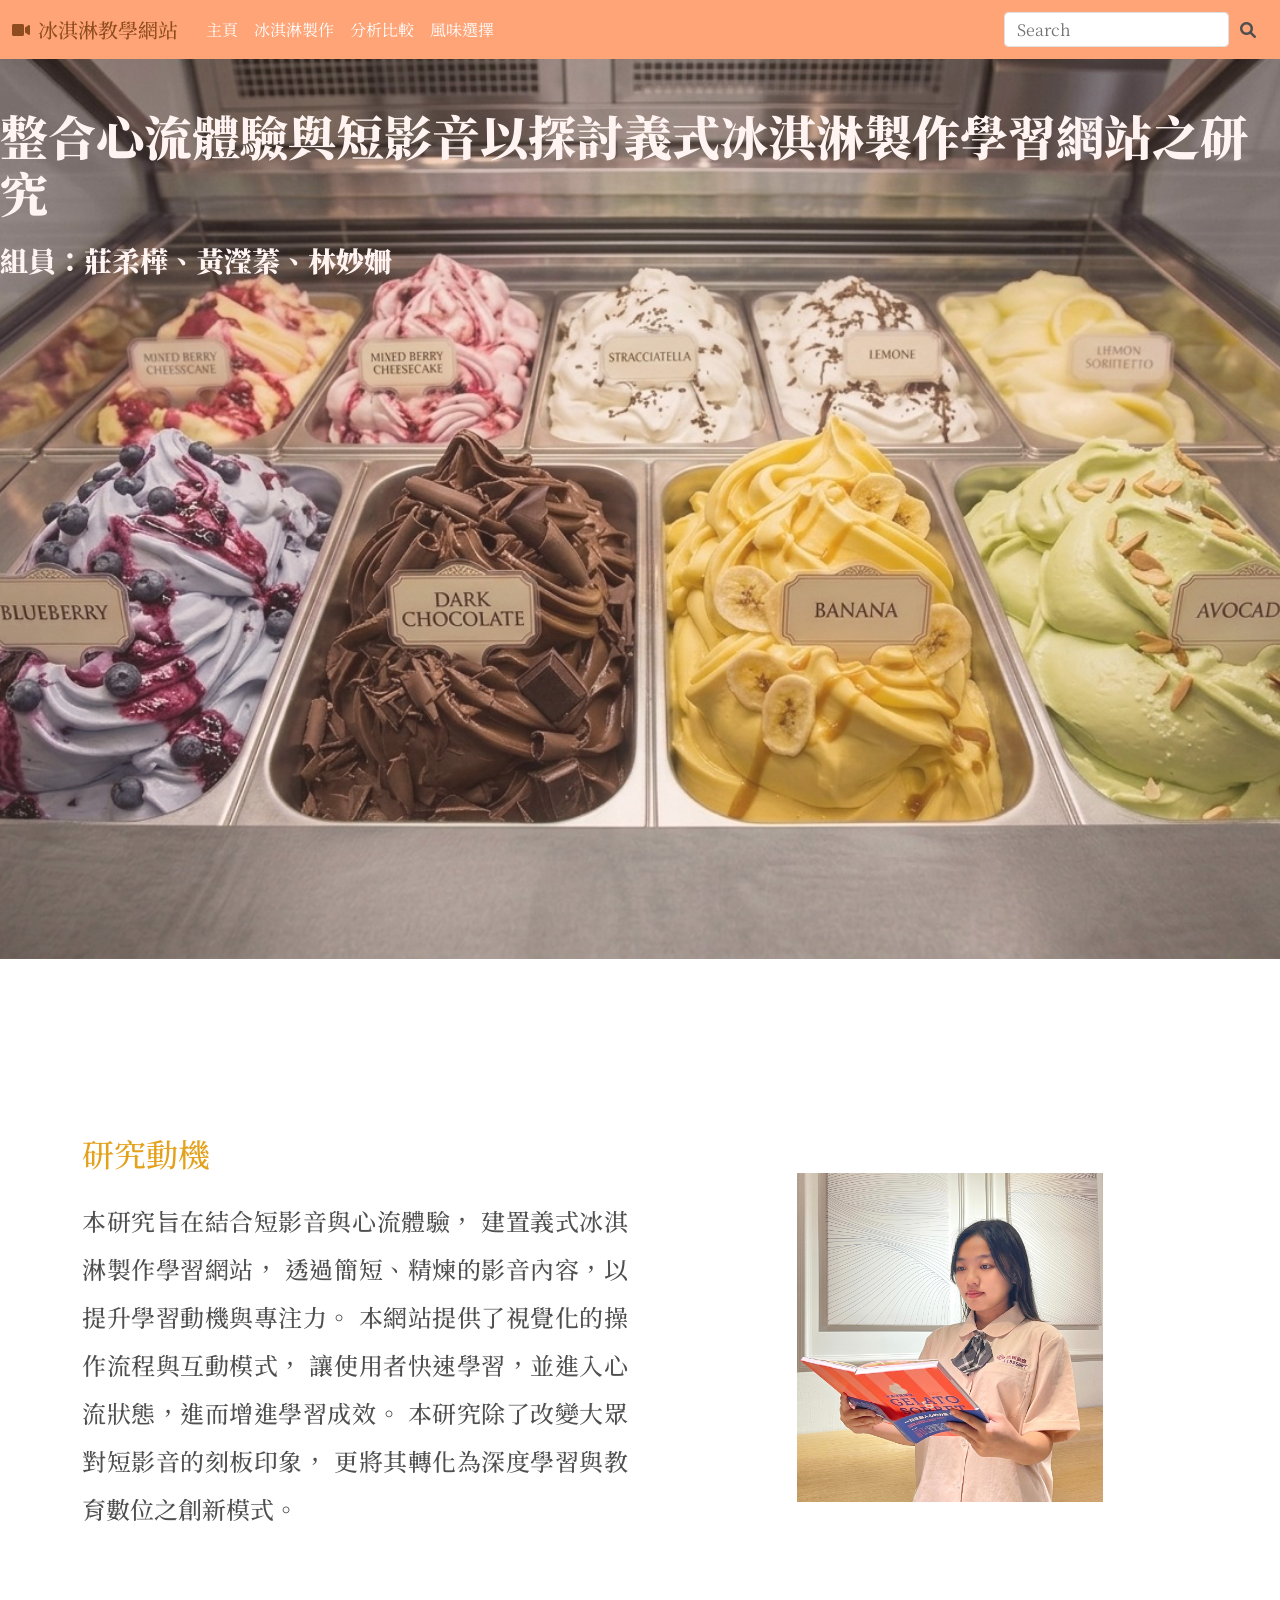
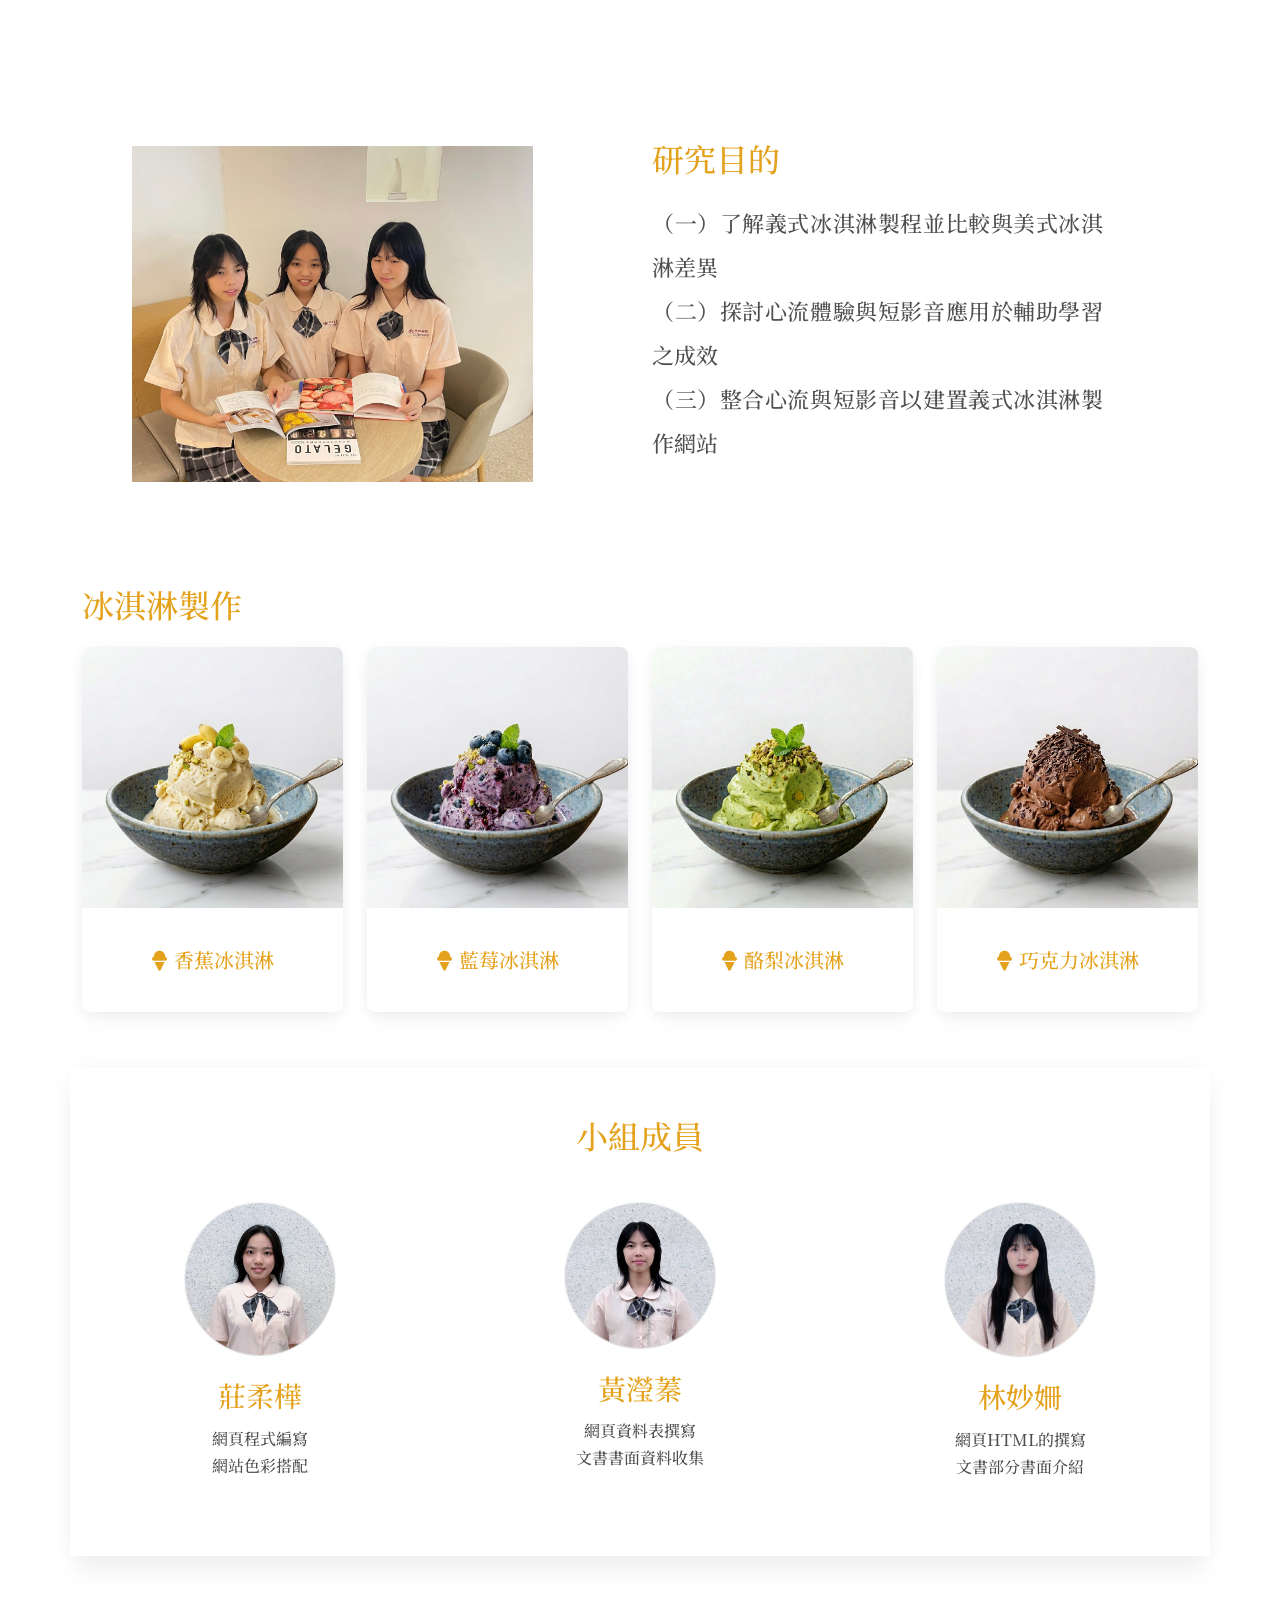
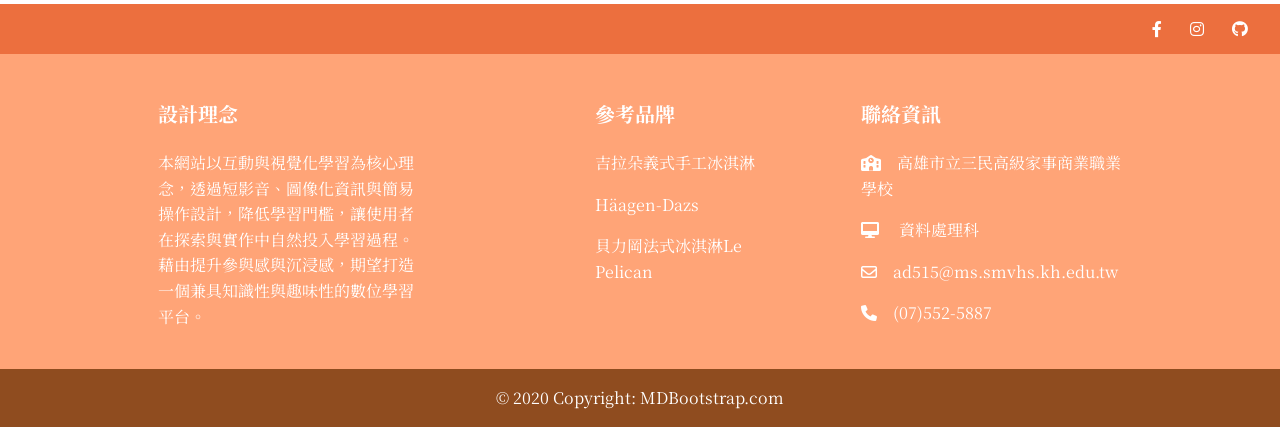
==== index.html @ 39690ab9 "2026/04/29 04:55" ====
<!DOCTYPE html>
<html lang="en">

<head>
  <meta charset="UTF-8" />
  <meta name="viewport" content="width=device-width, initial-scale=1, shrink-to-fit=no" />
  <meta http-equiv="x-ua-compatible" content="ie=edge" />
  <title>Material Design for Bootstrap</title>
  <!-- MDB icon -->
  <link rel="icon" href="img/mdb-favicon.ico" type="image/x-icon" />
  <!--  Font Awesome -->
  <link rel="stylesheet" href="https://cdnjs.cloudflare.com/ajax/libs/font-awesome/6.0.0/css/all.min.css" />
  <!-- Google Fonts Roboto -->
  <link rel="stylesheet" href="https://fonts.googleapis.com/css2?family=Roboto:wght@300;400;500;700&display=swap" />
  <!-- MDB ESSENTIAL -->
  <link rel="stylesheet" href="src/mdb/scss/mdb.pro.css" />
  <!-- MDB PLUGINS -->
  <link rel="stylesheet" href="plugins/css/all.min.css" />
  <link rel="stylesheet" href="./css/style.css" />
  <link rel="stylesheet" href="./css/mdb.pro.css" />
  <!-- Custom styles -->


  <!-- 字體 -->
  <style>
    @import url('https://fonts.googleapis.com/css2?family=Agu+Display&family=Noto+Serif+TC:wght@200..900&display=swap');

    body{
      font-family: "Noto Serif TC", serif;
    }
  </style>
  <!-- 字體 -->

</head>

<body>





  <!-- navbar -->


  <!--Main Navigation-->
  <nav class="navbar navbar-expand-lg navbar-dark bg-primary">
    <div class="container-fluid">
      <i class="fas fa-video me-2 " style="color:#8f4c1f;"></i><h5 class="mt-2" style="color:#8f4c1f;">冰淇淋教學網站　</h5>
      <button data-mdb-collapse-init class="navbar-toggler" type="button" data-mdb-target="#navbarNav"
        aria-controls="navbarNav" aria-expanded="false" aria-label="Toggle navigation">
        <i class="fas fa-bars"></i>
      </button>
      <div class="collapse navbar-collapse" id="navbarNav">
        <ul class="navbar-nav">
          <li class="nav-item">
            <a class="nav-link active" aria-current="page" href="index.html" data-mdb-ripple-init data-mdb-ripple-unbound="true">主頁</a>
          </li>
          <li class="nav-item">
            <a class="nav-link active" href="index04.html" data-mdb-ripple-init data-mdb-ripple-unbound="true">冰淇淋製作</a>
          </li>
          <li class="nav-item">
            <a class="nav-link active" href="index12.html" data-mdb-ripple-init data-mdb-ripple-unbound="true">分析比較</a>
          </li>
          <li class="nav-item">
            <a class="nav-link active" href="index07.html" data-mdb-ripple-init data-mdb-ripple-unbound="true">風味選擇</a>
          </li>

        </ul>
      </div>


      <!--Section: Design Block-->


      <!-- Search form -->
      <form class="d-none d-md-flex justify-content-center mx-auto input-group w-auto my-auto">
        <input autocomplete="off" type="search" class="form-control rounded" placeholder='Search'
          style="min-width: 225px;" />
        <span class="input-group-text border-0"><i class="fas fa-search"></i></span>
      </form>
    </div>
  </nav>
  <!--Main Navigation-->


  <section>
    <!-- Intro -->
    <!-- <div id="intro" class="bg-image vh-100 d-none d-xl-block d-flex align-item-end" style="background-image: url('./img/網頁封面.jpg');"> -->
    <div id="intro" class="bg-image vh-100" style="background-image: url('./img/封面.jpg');">
      <div class="mask" style="background-color: rgba(250, 182, 162, 0.15);"></div>

      <div class="">
        <h1 class="display-5 text-white mt-5 justify-content-end" style="font-weight: 900;">
          整合心流體驗與短影音以探討義式冰淇淋製作學習網站之研究</h1>
        <p class="lead font-weight-light mb-4 pb-2 fs-3 text-white mt-3" style="font-weight: 900;">組員：莊柔樺、黃瀅蓁、林妙姍</p>
        <!-- <button class="btn btn-primary btn-lg" data-mdb-ripple-init>Make a reservation</button> -->
      </div>
    </div>






    <!-- Intro -->
  </section>

  <style>
    #carouselBasicExample {
      max-width: 75%;
      /* 設定為80%的螢幕寬度 */
      margin: 0 auto;
      /* 使輪播置中 */
    }

    #carouselBasicExample .carousel-item img {
      max-width: 100%;
      /* 保證圖片不會超過容器寬度 */
      height: auto;
      /* 保持圖片比例 */
    }

    .carousel-caption h5 {
      font-size: 2.1rem;
      /* 設定標題字體大小 */
    }

    .carousel-caption p {
      font-size: 1rem;
      /* 設定段落字體大小 */
    }

    .carousel-control-prev-icon,
    .carousel-control-next-icon {
      width: 20px;
      height: 20px;
    }
  </style>





  <br>









  <section id="intro" class="page-header">
    <div class="container">
      <div class="row align-items-center">
        <div class="col-xl-6 col-lg-6 col-md-12">
          <h2 class="mb-4 text-warning">
            研究動機
          </h2>
          <div class="paragraph-wrapper text-justify ">
            <h4 class="lh-lg">
              本研究旨在結合短影音與心流體驗，
              建置義式冰淇淋製作學習網站，
              透過簡短、精煉的影音內容，以提升學習動機與專注力。
              本網站提供了視覺化的操作流程與互動模式，
              讓使用者快速學習，並進入心流狀態，進而增進學習成效。
              本研究除了改變大眾對短影音的刻板印象，
              更將其轉化為深度學習與教育數位之創新模式。
            </h4>
          </div>

        </div>
        <div class="col-xl-1 col-lg-1"></div>
        <div class="col-xl-4 col-lg-6 col-md-6 d-none d-lg-block">
          <div class="image-wrapper">
            <img src="./img/動機.jpg" alt="Intro" class="" loading="lazy" width="519" height="758" />
          </div>
        </div>
      </div>
    </div>


  </section>






  <section id="about" class="py-5 my-5">
        <div class="container">
          <div class="row align-items-center">
            <div class="col-xl-5 col-lg-6 col-md-6 d-none d-lg-block">
              <div class="image-wrapper-2">
                <img src="./img/20260304.jpg" alt="Intro" class="" loading="lazy" width="519" height="758" />
              </div>
            </div>
            <div class="col-xl-1 col-lg-1"></div>
            <div class="col-xl-5 col-lg-6 col-md-12">
              <h2 class="mb-4 text-warning">
                研究目的
              </h2>
              <div class="paragraph-wrapper text-justify">
                <h4 class="mb-4 lh-lg" style="font-size: 22px;">
                  （一）了解義式冰淇淋製程並比較與美式冰淇淋差異<br>
                  （二）探討心流體驗與短影音應用於輔助學習之成效<br>
                  （三）整合心流與短影音以建置義式冰淇淋製作網站<br>
                </h4>
              </div>
            </div>
          </div>
        </div>

  </section>








<!-- card -->
  <!--Section: Design Block-->
  <section class="text-center">
    <div class="container">
      <div class="row">
        <h2 class="text-start text-warning mb-4">冰淇淋製作</h2>
        <!-- 第一張卡片 -->
        <div class="col-md-3 col-lg-3 mb-4 mb-md-0 pb-2" data-mdb-ripple-init data-mdb-ripple-unbound="true" data-mdb-ripple-radius="100">
          <a href="index04-1.html">
            <div class="card">
              <div class="bg-image hover-zoom" data-mdb-ripple-init data-mdb-ripple-unbound="true" data-mdb-ripple-radius="100">
                <img src="img/香蕉.jpg" class="card-img-top" alt="Sample image" />
              </div>
              <div class="card-body">
                <h5 class="card-title text-center my-3 text-warning" ><i class="fas fa-ice-cream"></i> 香蕉冰淇淋</h5>
              </div>
            </div>
          </a>
        </div>

        <!-- 第二張卡片 -->
        <div class="col-md-3 col-lg-3 mb-4 mb-md-0 pb-2" data-mdb-ripple-init data-mdb-ripple-unbound="true" data-mdb-ripple-radius="100">
          <a href="index04-2.html">
            <div class="card">
              <div class="bg-image hover-zoom" data-mdb-ripple-init data-mdb-ripple-unbound="true" data-mdb-ripple-radius="100">
                <img src="img/藍莓.jpg" class="card-img-top" alt="Sample image" />
              </div>
              <div class="card-body">
                <h5 class="card-title text-center my-3  text-warning" ><i class="fas fa-ice-cream"></i> 藍莓冰淇淋</h5>
              </div>
            </div>
          </a>
        </div>

        <!-- 第三張卡片 -->
        <div class="col-md-3 col-lg-3 mb-4 mb-md-0 pb-2" data-mdb-ripple-init data-mdb-ripple-unbound="true" data-mdb-ripple-radius="100">
          <a href="index04-3.html">
            <div class="card">
              <div class="bg-image hover-zoom" data-mdb-ripple-init data-mdb-ripple-unbound="true" data-mdb-ripple-radius="100">
                <img src="img/酪梨.jpg" class="card-img-top" alt="Sample image" />
              </div>
              <div class="card-body">
                <h5 class="card-title text-center my-3  text-warning" ><i class="fas fa-ice-cream"></i> 酪梨冰淇淋</h5>
              </div>
            </div>
          </a>
        </div>

        <!-- 第四張卡片 -->
        <div class="col-md-3 col-lg-3 mb-4 mb-md-0 pb-2" data-mdb-ripple-init data-mdb-ripple-unbound="true" data-mdb-ripple-radius="100">
          <a href="index04.html">
            <div class="card">
              <div class="bg-image hover-zoom" data-mdb-ripple-init data-mdb-ripple-unbound="true" data-mdb-ripple-radius="100">
                <img src="img/巧克力.jpg" class="card-img-top" alt="Sample image" />
              </div>
              <div class="card-body">
                <h5 class="card-title text-center my-3  text-warning" ><i class="fas fa-ice-cream"></i> 巧克力冰淇淋</h5>
              </div>
            </div>
          </a>
        </div>
      </div>

    </div>
  </section>










  <!-- 成員照 -->
  <!-- Container for demo purpose -->
  <div class="container my-5 py-5 shadow-5">

    <!--Section: Design Block-->
    <section class="text-center">
      <h2 class="mb-5 text-warning">小組成員</h2>

      <div class="row">
        <div class="col-md-12 col-lg-4 mb-4">
          <img class="rounded-circle shadow-1-strong mb-4"
            src="./img/07個人照.png" alt="avatar" style="width: 150px;" />
          <h3 class="mb-3 text-warning">莊柔樺</h3>
          <!-- <p class="font-weight-bold text-primary">UX Designer</p> -->
           <p class="mb-2 h6">網頁程式編寫</p>
           <p class="mb-2 h6">網站色彩搭配</p>

        </div>
        <div class="col-md-12 col-lg-4 mb-4">
          <img class="rounded-circle shadow-1-strong mb-4"
            src="./img/11個人照.png" alt="avatar" style="width: 150px;" />
          <h3 class="mb-3 text-warning">黃瀅蓁</h3>
          <!-- <p class="font-weight-bold text-primary">Web Developer</p> -->
          <p class="mb-2 h6">網頁資料表撰寫</p>
          <p class="mb-2 h6">文書書面資料收集</p>

        </div>
        <div class="col-md-12 col-lg-4 mb-4">
          <img class="rounded-circle shadow-1-strong mb-4"
            src="./img/04個人照.png" alt="avatar" style="width: 150px;" />
          <h3 class="mb-3 text-warning">林妙姍</h3>
          <!-- <p class="font-weight-bold text-primary">Photographer</p> -->
          <p class="mb-2 h6">網頁HTML的撰寫</p>
          <p class="mb-2 h6">文書部分書面介紹</p>


        </div>
      </div>
    </section>
    <!--Section: Design Block-->

  </div>
  <!-- Container for demo purpose -->











  <!-- footer -->
    <footer class="text-center text-lg-start text-white bg-primary mt-5">

      <!-- Section: Social media -->
      <section class="d-flex justify-content-center justify-content-lg-between p-2" style="background-color: #ec6f3e;">
        <!-- Left -->
        <div class="me-5 mt-2 d-none d-lg-block">
        <!-- <h3>網頁簡介</h3> -->
        </div>
        <!-- Left -->

        <!-- Right -->
        <div class="my-1">
          <a href="" class="me-4 text-reset">
            <i class="fab fa-facebook-f"></i>
          </a>
          <a href="" class="me-4 text-reset">
            <i class="fab fa-instagram"></i>
          </a>
          <a href="" class="me-4 text-reset">
            <i class="fab fa-github"></i>
          </a>
        </div>
        <!-- Right -->
      </section>
      <!-- Section: Social media -->



      <!-- Section: Links  -->
      <section class="">
        <div class="container text-center text-md-start mt-5">
          <!-- Grid row -->
          <div class="row mt-3">
            <!-- Grid column -->
            <div class="col-md-4 col-lg-4 col-xl-3 mx-auto mb-4">
              <!-- Content -->
              <h5 class="text-white fw-bold mb-4" style="color: #ff5b1a;">
                設計理念
              </h5>
              <p>
                本網站以互動與視覺化學習為核心理念，透過短影音、圖像化資訊與簡易操作設計，降低學習門檻，讓使用者在探索與實作中自然投入學習過程。藉由提升參與感與沉浸感，期望打造一個兼具知識性與趣味性的數位學習平台。
              </p>
            </div>
            <!-- Grid column -->

            <!-- Grid column -->
            <div class="col-md-2 col-lg-2 col-xl-2 mx-auto mb-4">
              <!-- Links -->
              <h5 class="text-white fw-bold mb-4" style="color: #ff5b1a;">
                參考品牌
              </h5>
              <p>
                吉拉朵義式手工冰淇淋
              </p>
              <p>
                Häagen-Dazs
              </p>
              <p>貝力岡法式冰淇淋Le Pelican
              </p>
            </div>
            <!-- Grid column -->


            <!-- Grid column -->
            <div class="col-md-4 col-lg-3 col-xl-3 me-auto mb-md-0 mb-4">
              <!-- Links -->
              <h5 class="text-white fw-bold mb-4" style="color: #ff5b1a;">聯絡資訊</h5>
              <p><i class="fas fa-school"></i>　高雄市立三民高級家事商業職業學校</p>
              <p><i class="fas fa-desktop">　</i>
                資料處理科
              </p>
              <p><i class="far fa-envelope"></i></i>　ad515@ms.smvhs.kh.edu.tw</p>
              <p><i class="fas fa-phone"></i>　(07)552-5887</p>
            </div>
            <!-- Grid column -->
          </div>
          <!-- Grid row -->
        </div>
      </section>
      <!-- Section: Links  -->




      <!-- Copyright -->
      <div class="text-center p-3" style="background-color: #8f4c1f">
        © 2020 Copyright:
        <a class="text-white" href="https://mdbootstrap.com/">MDBootstrap.com</a>
      </div>
      <!-- Copyright -->



    </footer>
  <!-- footer -->











</body>

<!-- MDB ESSENTIAL -->
<script type="text/javascript" src="js/mdb.umd.min.js"></script>
<!-- MDB PLUGINS -->
<script type="text/javascript" src="plugins/js/all.min.js"></script>
<!-- Custom scripts -->
<script type="text/javascript"></script>

</html>
---- plugins/css/all.min.css ----
.calendar{--mdb-calendar-btn-tools-color: var(--mdb-body-color);--mdb-calendar-hover-btn-tools-color: var(--mdb-highlight-bg-color);--mdb-calendar-disabled-day-number-color: rgba(var(--mdb-body-color-rgb), 0.5);--mdb-calendar-current-day-bg: #3b71ca;--mdb-calendar-current-day-color: #fff;--mdb-calendar-short-event-color: var(--mdb-body-color);--mdb-calendar-table-list-heading-bg: var(--mdb-secondary-bg);--mdb-calendar-table-border-color: var(--mdb-border-color);--mdb-calendar-hover-table-cell-bg: var(--mdb-highlight-bg-color);font-size:.9rem}.calendar .calendar-tools{display:flex;justify-content:space-between;margin-bottom:20px}.calendar .calendar-tools .calendar-heading{font-size:1.4rem;font-weight:bold}@media(max-width: 992px){.calendar .calendar-tools{flex-direction:column}.calendar .calendar-tools .calendar-heading{text-align:center;order:-1}.calendar .calendar-tools>.btn-group{transform:scale(0.9)}}.calendar .calendar-tools .select-wrapper{width:100px;margin-right:20px}.calendar .calendar-tools .btn-link{color:var(--mdb-calendar-btn-tools-color)}.calendar .calendar-tools .btn-link:hover{background-color:var(--mdb-calendar-hover-btn-tools-color)}.calendar table{table-layout:fixed;border-collapse:separate;border-spacing:0;border-radius:4px;width:100%;border:1px solid var(--mdb-calendar-table-border-color)}.calendar table th{text-align:center;border-bottom:1px solid var(--mdb-calendar-table-border-color);border-right:1px solid var(--mdb-calendar-table-border-color);font-weight:500}.calendar table th .day-field{width:30px;height:30px;display:flex;justify-content:center;align-items:center;margin:8px auto;border-radius:50%;font-size:1.3rem}.calendar table th.today .day-field{color:var(--mdb-calendar-current-day-color);background-color:var(--mdb-calendar-current-day-bg)}.calendar table .long-event-row{height:100px}.calendar table td{position:relative;vertical-align:top;border-bottom:1px solid var(--mdb-calendar-table-border-color);border-right:1px solid var(--mdb-calendar-table-border-color)}.calendar table td:hover,.calendar table td:active,.calendar table td.active{background-color:var(--mdb-calendar-hover-table-cell-bg)}.calendar table td.dragenter{border:2px dashed #000}.calendar table td.disabled .day-field-wrapper .day-field{color:var(--mdb-calendar-disabled-day-number-color)}.calendar table td .day-field-wrapper{position:absolute;display:flex;justify-content:center;left:0;top:5px;width:100%;pointer-events:none}.calendar table td .day-field-wrapper .day-field{width:20px;height:20px;display:flex;justify-content:center;align-items:center;border-radius:50%;font-size:.7rem}.calendar table td .day-field-wrapper .day-field::selection{background-color:rgba(0,0,0,0)}.calendar table td.today .day-field-wrapper .day-field{color:var(--mdb-calendar-current-day-color);background-color:var(--mdb-calendar-current-day-bg)}.calendar table tr:last-child>td,.calendar table tr:last-child>th.hour-field{border-bottom:none}.calendar table tr th:last-child,.calendar table tr td:last-child{border-right:none}.calendar table.month td{padding-top:30px;height:100px}.calendar table.week .weekday-field{padding-top:5px}.calendar table.week .day-field{margin:5px auto;margin-top:0}.calendar table.list th{text-align:left;padding:5px 10px;background-color:var(--mdb-calendar-table-list-heading-bg)}.calendar table.list td{padding:5px 10px;cursor:pointer}.calendar table.list td.td-readonly{cursor:default}.calendar table.list td.td-blur{opacity:.5}.calendar table .events-wrapper{display:flex;flex-wrap:wrap;width:calc(100% + 3px);margin-left:-1px}.calendar table .event{padding:1px 5px;background-color:#cfe0fc;color:#0a47a9;font-size:.7rem;font-weight:700;width:100%;margin-bottom:2px;margin-left:4px;white-space:nowrap;text-overflow:ellipsis;overflow:hidden;border-top-left-radius:4px;border-bottom-left-radius:4px;cursor:pointer;transition:opacity .2s}.calendar table .event.event-readonly{cursor:default}.calendar table .event.event-blur{opacity:.5}.calendar table .event.event-long{margin-left:0;border-radius:0}.calendar table .event.event-end{margin-right:5px;border-top-right-radius:4px;border-bottom-right-radius:4px}.calendar table .event::selection{background-color:rgba(0,0,0,0)}.calendar table .event.event-short{background-color:rgba(0,0,0,0);color:var(--mdb-calendar-short-event-color)}.calendar table .event.active{opacity:.6}.calendar table .event.dragging{opacity:.1}.calendar table .event .event-circle{pointer-events:none}.calendar table .fake-event{padding:1px 5px;font-size:.7rem;width:100%;margin-bottom:2px;visibility:hidden}.calendar table .hour-field{font-weight:400}.calendar table .hour-field::selection{background-color:rgba(0,0,0,0)}.color-dropdown-menu{min-width:auto;width:92px}.color-dropdown-menu.show,.color-dropdown-menu.animation{display:flex;flex-wrap:wrap}.color-dropdown-menu>li i{pointer-events:none}.color-dropdown-menu>li:first-child,.color-dropdown-menu>li:first-child .dropdown-item{border-radius:0;border-top-left-radius:.5rem}.color-dropdown-menu>li:nth-child(2) .dropdown-item{border-radius:0;border-top-right-radius:.5rem !important}.color-dropdown-menu>li:nth-last-child(1) .dropdown-item{border-radius:0;border-bottom-left-radius:.5rem !important}.was-validated .form-outline .form-control.calendar-invalid-input{margin-bottom:0;border-color:#00b74a}.was-validated .form-outline .form-control.calendar-invalid-input~.form-notch .form-notch-leading,.was-validated .form-outline .form-control.calendar-invalid-input~.form-notch .form-notch-middle,.was-validated .form-outline .form-control.calendar-invalid-input~.form-notch .form-notch-trailing{border-color:#00b74a}.was-validated .form-outline .form-control.calendar-invalid-input~.form-label{color:#00b74a}.was-validated .form-outline .form-control.calendar-invalid-input{margin-bottom:0;border-color:#f93154}.was-validated .form-outline .form-control.calendar-invalid-input~.form-notch .form-notch-leading,.was-validated .form-outline .form-control.calendar-invalid-input~.form-notch .form-notch-middle,.was-validated .form-outline .form-control.calendar-invalid-input~.form-notch .form-notch-trailing{border-color:#f93154}.was-validated .form-outline .form-control.calendar-invalid-input~.form-label{color:#f93154}/*# sourceMappingURL=calendar.min.css.map */
.captcha iframe{color-scheme:none}/*# sourceMappingURL=captcha.min.css.map */
.color-picker{--mdb-color-picker-btn-color: var(--mdb-body-color);--mdb-color-picker-btn-hover-bg: var(--mdb-highlight-bg-color);--mdb-color-picker-box-shadow-color-rgb: var(--mdb-box-shadow-color-rgb)}.color-picker .color-picker-color-dot-wrapper{background:repeating-conic-gradient(#e0e0e0 0deg 25%, white 0deg 50%);background-size:.9rem .9rem;border-radius:100%;height:2rem;width:2rem}.color-picker .color-picker-color-dot{display:inline-table;border-radius:100%;height:inherit;width:inherit}.color-picker .color-picker-canvas-dot{height:1rem;width:1rem;position:absolute;background:rgba(0,0,0,0);border-radius:100%;box-shadow:0 0 0 2px #fff,inset 0 0 0 1px rgba(var(--mdb-color-picker-box-shadow-color-rgb), 0.4);user-select:none;pointer-events:none}.color-picker .color-picker-canvas-wrapper{position:relative;background:repeating-conic-gradient(#e0e0e0 0deg 25%, white 0deg 50%);background-size:.9rem .9rem}.color-picker .color-picker-canvas-wrapper canvas{display:block}.color-picker .color-picker-swatches .color-picker-swatches-color{height:20px;width:100%;border-radius:.2rem;cursor:pointer}.color-picker .color-picker-swatches{overflow-y:auto;overflow-x:hidden}.color-picker #hueRange::-webkit-slider-runnable-track{background:linear-gradient(90deg, red, #ff0 16.66%, #0f0 33.33%, #0ff 50%, #00f 66.66%, #f0f 83.33%, red)}.color-picker #hueRange::-moz-range-track{background:linear-gradient(90deg, red, #ff0 16.66%, #0f0 33.33%, #0ff 50%, #00f 66.66%, #f0f 83.33%, red)}.color-picker #alphaRange::-webkit-slider-runnable-track{background:var(--track-background, #ddd)}.color-picker #alphaRange::-moz-range-track{background:var(--track-background, #ddd)}.color-picker .color-picker-range-alpha{height:.25rem;background:repeating-conic-gradient(#e0e0e0 0deg 25%, white 0deg 50%);background-size:.2rem .2rem}.color-picker .color-picker-range-alpha input{position:relative;top:-10px}.color-picker .color-picker-color-inputs-wrapper input{padding-left:.24rem;padding-right:.24rem;background-color:cmyk(0%, 51%, 51%, 34%)}.color-picker .color-picker-next-format-button,.color-picker .color-picker-previous-format-button,.color-picker .color-picker-copy-button{color:var(--mdb-color-picker-btn-color)}.color-picker .color-picker-next-format-button:hover,.color-picker .color-picker-previous-format-button:hover,.color-picker .color-picker-copy-button:hover{background-color:var(--mdb-color-picker-btn-hover-bg)}/*# sourceMappingURL=color-picker.min.css.map */
.countdown{font-size:4rem;line-height:1;display:flex;align-content:flex-start}.countdown-horizontal{flex-direction:row;justify-content:center}.countdown-vertical{flex-direction:column;justify-content:flex-start;align-items:flex-start}.countdown-unit{display:flex;padding-left:.5rem;width:100%}.countdown-unit-horizontal{flex-direction:row;justify-content:start;align-items:center}.countdown-unit-vertical{flex-direction:column;justify-content:start;align-items:center}.countdown-unit-vertical>span[data-mdb-countdown-label]{font-size:1rem;text-transform:capitalize;width:100%;text-align:center;padding:5px}.countdown-unit-separator{line-height:.9;padding-left:.5rem}/*# sourceMappingURL=countdown.min.css.map */
.sortable-slide-animation{transition:transform .2s}.sortable-item-dragging{pointer-events:none}.cursor-drag{cursor:move}.draggable-element{user-select:none;transition:box-shadow .5s;position:relative}.draggable-cursor-grab{cursor:grab}.dragging{cursor:move;position:relative;z-index:9000 !important}.draggable-disabled{cursor:default}.draggable-return-animate{transition:transform .35s;position:relative;z-index:9000 !important}/*# sourceMappingURL=drag-and-drop.min.css.map */
.ecommerce-gallery .lightbox{position:relative;overflow:hidden}.ecommerce-gallery .lightbox img{height:450px;object-fit:contain}@media(max-width: 768px){.ecommerce-gallery .lightbox img{height:150px}}.ecommerce-gallery .lightbox img.animating{position:absolute;left:0;top:0;z-index:-1;width:100%}.ecommerce-gallery img:not(.ecommerce-disabled):not(.ecommerce-gallery-main-img){cursor:zoom-in;border-bottom:2px solid rgba(0,0,0,0)}.ecommerce-gallery img:not(.ecommerce-disabled):not(.ecommerce-gallery-main-img).active{border-color:orange}.ecommerce-gallery .ecommerce-gallery-main-img{display:none;transition:all .3s;transform-origin:center center}.ecommerce-gallery .ecommerce-gallery-main-img.active{display:block;transition:none}@media(max-width: 768px){.ecommerce-gallery .multi-carousel:not(.vertical) .multi-carousel-inner .multi-carousel-item img{max-height:50px}}.ecommerce-gallery.vertical .lightbox{height:100%;display:flex;justify-content:center;align-items:center}.ecommerce-gallery.vertical .lightbox img{height:350px}@media(max-width: 768px){.ecommerce-gallery.vertical .lightbox img{height:100px}}@media(max-width: 768px){.ecommerce-gallery.vertical .multi-carousel.vertical{height:100px}}/*# sourceMappingURL=ecommerce-gallery.min.css.map */
.file-upload-wrapper{width:100%}.file-upload{position:relative;width:100%;min-height:200px}.file-upload:not(.has-error):hover .file-upload-mask{opacity:.06}.file-upload-input.has-multiple~.file-upload-previews .file-upload-preview:hover .file-upload-preview-details{opacity:1}.file-upload:hover .file-upload-input:not(.has-multiple)~.file-upload-previews .file-upload-preview-details{opacity:1}.file-upload.has-error:hover .file-upload-errors{opacity:1}.file-upload.has-error .file-upload-errors{display:flex}.file-upload.disabled{pointer-events:none}.file-upload.disabled .file-upload-message{opacity:.5;text-decoration:line-through}.file-upload-message{position:absolute;width:100%;height:100%;top:0;left:0;display:flex;justify-content:center;align-items:center;flex-direction:column}.file-upload-cloud-icon{font-size:2.2rem}.file-upload-main-error{font-weight:bold;margin:0}.file-upload-input{z-index:1;width:100%;height:100%;position:absolute;top:0;left:0;opacity:0;cursor:pointer}.file-upload-input.has-multiple{z-index:unset}.file-upload-mask{pointer-events:none;position:absolute;top:0;left:0;height:100%;width:100%;opacity:0;background-color:#000;transition:.2s all}.file-upload-errors{position:absolute;top:0;left:0;display:none;opacity:0;width:100%;height:100%;background:rgba(243,65,65,.8);justify-content:center;flex-direction:column;transition:.2s all}.file-upload-error{color:#fff}.file-upload-previews{display:flex;flex-wrap:wrap;width:100%;height:100%}.file-upload-preview{background-color:var(--mdb-body-bg);cursor:pointer;position:relative;flex-grow:1;flex-basis:0;min-width:25%;max-height:200px}.file-upload-render{width:100%;height:100%}.file-upload-file-icon{font-size:80px;top:50%;left:50%;-webkit-transform:translate(-50%, -50%);-ms-transform:translate(-50%, -50%);transform:translate(-50%, -50%);position:absolute;color:#777}.file-upload-extension{position:absolute;top:50%;left:50%;-webkit-transform:translate(-50%, -50%);-ms-transform:translate(-50%, -50%);transform:translate(-50%, -50%);margin-top:10px;text-transform:uppercase;font-weight:900;letter-spacing:-0.03em;font-size:1rem;color:#fff;width:42px;white-space:nowrap;overflow:hidden;-o-text-overflow:ellipsis;text-overflow:ellipsis}.file-upload-preview-img{width:100%;height:100%;object-fit:cover}.file-upload-preview-details{position:absolute;width:100%;height:100%;top:0;left:0;color:rgba(255,255,255,.959);background:rgba(0,0,0,.7);display:flex;justify-content:center;flex-direction:column;display:flex;opacity:0;transition:.2s all}.file-upload-remove-file-btn{position:absolute;right:15px;top:10px;z-index:3}.file-upload-details-container{height:100%;display:flex;align-items:center;justify-content:center}.file-uplod-preview-details-inner{width:100%;text-align:center}/*# sourceMappingURL=file-upload.min.css.map */
.mention-dropdown-container{--mdb-mention-dropdown-bg: var(--mdb-surface-bg);--mdb-mention-item-color: var(--mdb-surface-color);--mdb-mention-no-result-color: var(--mdb-surface-color);--mdb-mention-scrollbar-bg: var(--mdb-scrollbar-thumb-bg);--mdb-mention-item-state-bg: var(--mdb-highlight-bg-color);--mdb-mention-box-shadow-color-rgb: var(--mdb-box-shadow-color-rgb);z-index:1050}.mention-dropdown{overflow-y:auto;background-color:var(--mdb-mention-dropdown-bg);box-shadow:0 2px 5px 0 rgba(var(--mdb-mention-box-shadow-color-rgb), 0.16),0 2px 10px 0 rgba(var(--mdb-mention-box-shadow-color-rgb), 0.12);margin:0;max-width:100%;outline:0;position:relative;transform:scaleY(0.9);opacity:0;transition:all .3s}.mention-dropdown.open{transform:scaleY(1);opacity:1}.mention-dropdown::-webkit-scrollbar{width:4px;height:4px}.mention-dropdown::-webkit-scrollbar-button:start:decrement,.mention-dropdown::-webkit-scrollbar-button:end:increment{display:block;height:0;background-color:rgba(0,0,0,0)}.mention-dropdown::-webkit-scrollbar-track-piece{background-color:rgba(0,0,0,0);border-radius:0;border-bottom-right-radius:4px;border-bottom-left-radius:4px}.mention-dropdown::-webkit-scrollbar-thumb:vertical{height:50px;background-color:var(--mdb-mention-scrollbar-bg);border-radius:4px}.mention-items-list{list-style:none;margin:0;padding:0}.mention-item-container{width:100%}.mention-data-items{display:none}.mention-item{width:100%;height:35px;white-space:nowrap;text-overflow:ellipsis;overflow:hidden;cursor:pointer;display:flex;flex-direction:row;align-items:center;justify-content:space-between;color:var(--mdb-mention-item-color);padding-left:16px;padding-right:16px;font-size:1rem;font-weight:400;background-color:rgba(0,0,0,0);user-select:none}.mention-item:hover,.mention-item:focus,.mention-item.active{background-color:var(--mdb-mention-item-state-bg);cursor:pointer}.mention-item-image{width:30px;height:30px}.mention-no-results{min-height:35px;padding-left:16px;padding-right:16px;display:flex;align-items:center;color:var(--mdb-mention-no-result-color)}/*# sourceMappingURL=mention.min.css.map */
.multi-carousel{position:relative}.multi-carousel .multi-carousel-inner{position:relative;width:100%;overflow:hidden;white-space:nowrap;font-size:0}.multi-carousel .multi-carousel-inner .multi-carousel-item{display:inline-block;width:33.3%;font-size:16px;transition:all .3s ease-out;padding:0 3px}.multi-carousel .multi-carousel-inner .multi-carousel-item img{max-height:200px;object-fit:cover}.multi-carousel.vertical{height:350px}@media(max-width: 768px){.multi-carousel.vertical{height:150px}}.multi-carousel.vertical .multi-carousel-inner{height:100%}.multi-carousel.vertical .multi-carousel-inner .multi-carousel-item{width:100%;padding:2px 0}.multi-carousel.vertical .multi-carousel-inner img{max-height:none}.multi-carousel.vertical .carousel-control-prev{width:100%;height:15%}.multi-carousel.vertical .carousel-control-next{top:auto;width:100%;height:15%}.multi-carousel.vertical .carousel-control-prev span,.multi-carousel.vertical .carousel-control-next span{transform:rotate(90deg)}/*# sourceMappingURL=multi-carousel.min.css.map */
.onboarding-backdrop{position:absolute;display:block;z-index:1075;pointer-events:none}.popover{min-width:320px}.popover:focus{outline:none}/*# sourceMappingURL=onboarding.min.css.map */
.organization-chart-node{--mdb-organization-chart-lines-color: var(--mdb-border-color);border:1px solid var(--mdb-organization-chart-lines-color);padding:1rem;display:inline-block}.organization-chart-node p{margin:0;font-family:"Segoe UI" sans-serif}.organization-chart-node i{cursor:pointer}.organization-card{--mdb-card-bg: var(--mdb-surface-bg);--mdb-card-color: var(--mdb-surface-color);--mdb-card-cap-bg: #3b71ca;--mdb-card-cap-color: #fff;display:inline-block}.organization-card i{cursor:pointer}.organization-card img{width:3rem;border-radius:50%;margin-bottom:.5rem}.organization-chart-icon-clicked{transform:rotate(180deg)}.organization-chart-table{--mdb-organization-chart-lines-color: var(--mdb-border-color)}.organization-chart-table td{text-align:center;vertical-align:top;padding:0 .3rem}.organization-chart-line{height:20px;border-right:1px solid var(--mdb-organization-chart-lines-color);border-top:1px solid var(--mdb-organization-chart-lines-color)}.organization-chart-lines-top div{background:var(--mdb-organization-chart-lines-color);margin:0 auto;height:20px;width:1px;text-align:center}.organization-chart-hide{visibility:hidden}.organization-chart-hide .organization-chart-line{border-color:rgba(0,0,0,0)}/*# sourceMappingURL=organization-chart.min.css.map */
.parallax-slider>img{display:none;opacity:0;transform:scale(0);transition:opacity transform .2s linear}.parallax-slider{z-index:-1}/*# sourceMappingURL=parallax.min.css.map */
.scroll-status{position:sticky;z-index:1020;width:100%;background:#ccc}.scroll-status-progress{width:0}/*# sourceMappingURL=scroll-status.min.css.map */
.table-editor{--mdb-table-editor-color: var(--mdb-body-color);--mdb-table-editor-border-color: var(--mdb-border-color);--mdb-table-editor-striped-color: var(--mdb-body-color);--mdb-table-editor-accent-bg: rgba(var(--mdb-emphasis-color-rgb), 0.02);--mdb-table-editor-hover-color: var(--mdb-body-color);--mdb-table-editor-hover-bg: rgba(var(--mdb-emphasis-color-rgb), 0.025);--mdb-table-editor-muted-color: rgba(var(--mdb-emphasis-color-rgb), 0.55);--mdb-table-editor-active-color: rgba(var(--mdb-emphasis-color-rgb), 0.1);font-size:.9rem;color:var(--mdb-table-editor-color)}.table-editor tr .edit-button,.table-editor tr .delete-button,.table-editor tr .discard-button,.table-editor tr .save-button,.table-editor tr .popconfirm-toggle{padding:0;margin:0;box-shadow:none}.table-editor tr .edit-button:focus,.table-editor tr .edit-button:active,.table-editor tr .delete-button:focus,.table-editor tr .delete-button:active,.table-editor tr .discard-button:focus,.table-editor tr .discard-button:active,.table-editor tr .save-button:focus,.table-editor tr .save-button:active,.table-editor tr .popconfirm-toggle:focus,.table-editor tr .popconfirm-toggle:active{box-shadow:none;color:#1266f1 !important}.table-editor__inner{background-color:inherit}.table-editor table{color:var(--mdb-table-editor-color);background-color:inherit !important;margin-bottom:0;border-color:var(--mdb-table-editor-border-color)}.table-editor table th,.table-editor table td{white-space:nowrap;overflow:hidden;text-overflow:ellipsis;max-width:250px;padding:1rem 1.4rem}.table-editor thead{background-color:inherit}.table-editor thead tr{background-color:inherit;border-bottom:1px solid var(--mdb-table-editor-border-color)}.table-editor thead th{position:relative;border-bottom:none;font-weight:500}.table-editor thead th:hover .table-editor__sort-icon{opacity:1}.table-editor thead .fixed-cell{position:sticky;top:0;z-index:3;box-shadow:var(--mdb-table-editor-border-color) 0px 1px;background-color:inherit}.table-editor tbody{font-weight:300;background-color:inherit}.table-editor tbody .fixed-cell{position:sticky;z-index:1;background-color:inherit}.table-editor tbody tr{background-color:inherit;transition:all .3s ease-in}.table-editor tbody tr:last-child{border-bottom:rgba(0,0,0,0);height:71px}.table-editor tbody tr:focus{outline:none}.table-editor tbody tr.active{background-color:var(--mdb-table-editor-active-color)}.table-editor tbody td:focus{outline:none}.table-editor__loader{width:100%;height:2px;position:relative;overflow:hidden}.table-editor__loader-inner{display:block;height:100%}.table-editor__progress{animation:datatableProgress 3s ease-in-out;animation-fill-mode:both;animation-iteration-count:infinite;width:45%;position:relative;opacity:.5;border-radius:1px;display:block;height:100%}@keyframes datatableProgress{0%{left:-45%}100%{left:100%}}.table-editor__pagination{width:100%;display:flex;justify-content:flex-end;align-items:center;padding:.5rem 0;border-top:1px solid var(--mdb-table-editor-border-color)}.table-editor__pagination-nav{padding:0;font-size:.9rem}.table-editor__pagination-buttons{margin-left:2rem}.table-editor__pagination-button{padding-left:1rem;padding-right:1rem;color:var(--mdb-table-editor-color)}.table-editor__pagination-button:hover,.table-editor__pagination-button:active,.table-editor__pagination-button:focus{background-color:var(--mdb-table-editor-active-color);color:var(--mdb-table-editor-color)}.table-editor__sort-icon{opacity:0;color:var(--mdb-table-editor-muted-color);cursor:pointer;transition-property:opacity,transform;transition-duration:.3s;transition-timing-function:linear;position:absolute;left:.4rem;top:calc(50% - .5rem)}.table-editor__sort-icon.active{opacity:1;color:var(--mdb-table-editor-color)}.table-editor__select-wrapper{display:flex;align-items:center;font-size:.9rem;font-weight:300;padding:0 1rem}.table-editor__select-wrapper .select-input{max-width:70px}.table-editor__select-text{margin:0 1rem}.table-editor.sm th,.table-editor.sm td{padding:.5rem 1.4rem}.table-editor.sm tbody tr:last-child{border-bottom:rgba(0,0,0,0);height:55px}.table-editor.sm .table-editor__pagination{padding:.2rem 0}@media(max-width: 520px){.table-editor .table-editor__pagination{flex-direction:column-reverse}.table-editor .table-editor__pagination-nav{margin:.8rem 0}.table-editor .table-editor__pagination-button{font-size:1rem}.table-editor .table-editor__pagination-buttons{margin:.8rem 0}}.table-editor.bordered th,.table-editor.bordered td{border-width:1px}.table-editor.bordered .table-editor__pagination{border:1px solid var(--mdb-table-editor-border-color)}.table-editor.striped tbody tr:nth-of-type(odd){background-color:var(--mdb-table-editor-accent-bg);color:var(--mdb-table-editor-striped-color)}.table-editor.striped tbody tr:nth-of-type(odd) td{background-color:inherit;color:inherit}.table-editor.hover tbody tr{transition:background-color .2s ease-in !important}.table-editor.hover tbody tr:hover{background-color:var(--mdb-table-editor-hover-bg) !important}.table-editor.hover tbody tr:hover td{background-color:inherit}.table-editor.border-primary{--mdb-table-editor-border-color: #1266f1}.table-editor.border-secondary{--mdb-table-editor-border-color: #b23cfd}.table-editor.border-success{--mdb-table-editor-border-color: #00b74a}.table-editor.border-info{--mdb-table-editor-border-color: #39c0ed}.table-editor.border-warning{--mdb-table-editor-border-color: #ffa900}.table-editor.border-danger{--mdb-table-editor-border-color: #f93154}.table-editor.border-light{--mdb-table-editor-border-color: #fbfbfb}.table-editor.border-dark{--mdb-table-editor-border-color: #262626}.table-editor.border-white{--mdb-table-editor-border-color: #fff}.table-editor.border-black{--mdb-table-editor-border-color: #000}.table-editor.borderless{--mdb-table-editor-border-color: transparent}.table-editor.loading{color:var(--mdb-table-editor-muted-color)}.table-editor.loading th{color:var(--mdb-table-editor-muted-color)}.table-editor.loading .table-editor__sort-icon{display:none}.table-editor.loading .select-wrapper .select-arrow,.table-editor.loading .select-wrapper input{color:var(--mdb-table-editor-muted-color)}.table-editor.loading .select-wrapper .form-outline .form-control:focus~.form-notch .form-notch-leading,.table-editor.loading .select-wrapper .form-notch-trailing{border-color:var(--mdb-table-editor-muted-color) !important}.table-editor.loading .select-wrapper .form-notch-leading,.table-editor.loading .select-wrapper .form-notch-middle,.table-editor.loading .select-wrapper .form-notch-trailing{border-color:var(--mdb-table-editor-muted-color)}.table-editor.edited-table{--mdb-table-editor-color: rgb(161, 161, 161);pointer-events:none}.table-editor.edited-table .edited-row{color:#262626;pointer-events:all}.table-editor.edited-table .edited-row td{padding:.8rem 1.4rem}.table-editor.edited-table .edited-row [data-mdb-field=action_buttons]{padding:1rem 1.4rem}.table-editor.edited-table .edited-row input{font-size:.9rem;line-height:1.5}.table-editor.edited-table .ps__rail-x,.table-editor.edited-table .ps__rail-y{pointer-events:all}/*# sourceMappingURL=table-editor.min.css.map */
.transfer{--mdb-transfer-text-color: var(--mdb-surface-color);--mdb-transfer-container-bg: var(--mdb-surface-bg);--mdb-transfer-divider-color: var(--mdb-divider-color);--mdb-transfer-text-disabled-color: rgba(var(--mdb-surface-color-rgb), 0.5);--mdb-transfer-box-shadow-color-rgb: var(--mdb-box-shadow-color-rgb);width:100%;display:flex;justify-content:center;flex-wrap:wrap;color:var(--mdb-transfer-text-color)}.transfer-arrows-container{display:flex;align-items:center;justify-content:center;flex:0 0 20%}.transfer-arrows-arrow{margin:0 .6rem}.transfer-source-container,.transfer-target-container{box-shadow:0 2px 10px 0 rgba(var(--mdb-transfer-box-shadow-color-rgb), 0.05);display:flex;flex-direction:column;flex:0 0 30%;background-color:var(--mdb-transfer-container-bg)}.transfer-container-header{padding:.6rem;display:flex;align-items:center;justify-content:space-between;border-bottom:var(--mdb-transfer-divider-color) 1px solid}.transfer-header-select-all{margin-right:.4rem}.transfer-body{padding:0;margin:0;height:100%}.transfer-body-item{list-style:none;padding:.4rem .6rem}.transfer-body-item-checkbox{margin-right:.4rem}.transfer-body-item-text-disabled{color:var(--mdb-transfer-text-disabled-color);text-decoration:line-through}.transfer-body-item-checkbox-disabled{pointer-events:none}.transfer-footer{display:flex;justify-content:center;align-items:center;border-top:rgba(160,160,160,.425) 1px solid;padding:.4rem 0}.transfer-footer-current-page{padding:0 .6rem}.transfer-body-no-data{height:100%}.transfer-body-no-data{display:flex;justify-content:center;align-items:center;flex-direction:column;height:100%;width:100%}.transfer-no-data-icon{font-size:2rem}.transfer-search-outline{margin:.4rem .6rem}@media only screen and (max-width: 768px){.transfer-source-container,.transfer-target-container{flex:0 0 80%}.transfer-arrows-container{margin:1.2rem;flex:0 0 80%}}/*# sourceMappingURL=transfer.min.css.map */
.treetable>table{--mdb-table-bg: transparent;border-collapse:collapse}.treetable{--mdb-treetable-icon-color: var(--mdb-body-color)}.treetable tr.hidden td div{max-height:0px;box-sizing:border-box;padding-top:0;padding-bottom:0;overflow:hidden}.treetable tr.hidden td{padding-top:0;padding-bottom:0;border:0}.treetable tr.hidden{border:0}.treetable tr.hidden button{display:none}.treetable tr td{transition:padding-top 1s ease,padding-bottom 1s ease}.treetable tr div{max-height:100px;transition:max-height .6s ease,padding .6s ease}.treetable td i{color:var(--mdb-treetable-icon-color)}/*# sourceMappingURL=treetable.min.css.map */
.treeview{--mdb-treeview-text-color: var(--mdb-body-color);--mdb-treeview-link-color: var(--mdb-body-color);--mdb-treeview-disabled-text-color: rgba(var(--mdb-body-color-rgb), 0.5);--mdb-treeview-bg: var(--mdb-body-bg);--mdb-treeview-line: var(--mdb-border-color);width:100%;background-color:var(--mdb-treeview-bg)}.treeview .active,.treeview .treeview-category{color:var(--mdb-treeview-text-color);padding:0 .4rem 0 .4rem;border-radius:5px}.treeview .treeview-line{border-left:2px solid var(--mdb-treeview-line)}.treeview .non-transitions{-webkit-transition:none !important;-moz-transition:none !important;-o-transition:none !important;transition:none !important}.treeview .treeview-disabled{color:var(--mdb-treeview-disabled-text-color) !important;cursor:not-allowed}.treeview ul{margin-left:.8rem;padding-left:.8rem}.treeview ul ul:not(.collapse):not(.collapsing):not(.show){display:none}.treeview li{list-style-type:none;margin:3px 0 3px 0}.treeview li:last-child{margin-bottom:0}.treeview a{color:var(--mdb-treeview-link-color);display:block}.treeview span[aria-label=toggle] i{transition:.3s;cursor:pointer}.treeview-category:hover{background-color:rgba(59,113,202,.05)}.treeview-primary{--mdb-treeview-active-focus-background-color: rgba(59, 113, 202, 0.05);--mdb-treeview-active-color: #3b71ca}.treeview-primary .active{color:var(--mdb-treeview-active-color) !important;background-color:var(--mdb-treeview-active-focus-background-color)}.treeview-primary li:focus,.treeview-primary a:focus{outline:none;background-color:var(--mdb-treeview-active-focus-background-color)}.treeview-category:hover{background-color:rgba(159,166,178,.05)}.treeview-secondary{--mdb-treeview-active-focus-background-color: rgba(159, 166, 178, 0.05);--mdb-treeview-active-color: #9fa6b2}.treeview-secondary .active{color:var(--mdb-treeview-active-color) !important;background-color:var(--mdb-treeview-active-focus-background-color)}.treeview-secondary li:focus,.treeview-secondary a:focus{outline:none;background-color:var(--mdb-treeview-active-focus-background-color)}.treeview-category:hover{background-color:rgba(20,164,77,.05)}.treeview-success{--mdb-treeview-active-focus-background-color: rgba(20, 164, 77, 0.05);--mdb-treeview-active-color: #14a44d}.treeview-success .active{color:var(--mdb-treeview-active-color) !important;background-color:var(--mdb-treeview-active-focus-background-color)}.treeview-success li:focus,.treeview-success a:focus{outline:none;background-color:var(--mdb-treeview-active-focus-background-color)}.treeview-category:hover{background-color:rgba(84,180,211,.05)}.treeview-info{--mdb-treeview-active-focus-background-color: rgba(84, 180, 211, 0.05);--mdb-treeview-active-color: #54b4d3}.treeview-info .active{color:var(--mdb-treeview-active-color) !important;background-color:var(--mdb-treeview-active-focus-background-color)}.treeview-info li:focus,.treeview-info a:focus{outline:none;background-color:var(--mdb-treeview-active-focus-background-color)}.treeview-category:hover{background-color:rgba(228,161,27,.05)}.treeview-warning{--mdb-treeview-active-focus-background-color: rgba(228, 161, 27, 0.05);--mdb-treeview-active-color: #e4a11b}.treeview-warning .active{color:var(--mdb-treeview-active-color) !important;background-color:var(--mdb-treeview-active-focus-background-color)}.treeview-warning li:focus,.treeview-warning a:focus{outline:none;background-color:var(--mdb-treeview-active-focus-background-color)}.treeview-category:hover{background-color:rgba(220,76,100,.05)}.treeview-danger{--mdb-treeview-active-focus-background-color: rgba(220, 76, 100, 0.05);--mdb-treeview-active-color: #dc4c64}.treeview-danger .active{color:var(--mdb-treeview-active-color) !important;background-color:var(--mdb-treeview-active-focus-background-color)}.treeview-danger li:focus,.treeview-danger a:focus{outline:none;background-color:var(--mdb-treeview-active-focus-background-color)}.treeview-category:hover{background-color:rgba(251,251,251,.05)}.treeview-light{--mdb-treeview-active-focus-background-color: rgba(251, 251, 251, 0.05);--mdb-treeview-active-color: #fbfbfb}.treeview-light .active{color:var(--mdb-treeview-active-color) !important;background-color:var(--mdb-treeview-active-focus-background-color)}.treeview-light li:focus,.treeview-light a:focus{outline:none;background-color:var(--mdb-treeview-active-focus-background-color)}.treeview-category:hover{background-color:rgba(51,45,45,.05)}.treeview-dark{--mdb-treeview-active-focus-background-color: rgba(51, 45, 45, 0.05);--mdb-treeview-active-color: #332d2d}.treeview-dark .active{color:var(--mdb-treeview-active-color) !important;background-color:var(--mdb-treeview-active-focus-background-color)}.treeview-dark li:focus,.treeview-dark a:focus{outline:none;background-color:var(--mdb-treeview-active-focus-background-color)}/*# sourceMappingURL=treeview.min.css.map */
.vector-map{overflow:hidden;position:relative}.vector-map div{max-width:100%}.vector-map div:not(.vector-map-toolbar){overflow:hidden}.vector-map svg{fill:#fff;cursor:pointer;transform-box:fill-box}.vector-map svg path{transition:fill .2s ease-out}.vector-map-toolbar{position:absolute;top:0;right:0;display:flex;flex-direction:column}.vector-map-toolbar .btn{margin:.4rem}.vector-map-tooltip{background-color:var(--mdb-surface-inverted-bg);border-radius:.25rem;padding:6px 16px;font-size:14px;pointer-events:none;color:var(--mdb-surface-inverted-color);opacity:0;transition:opacity .2s ease-out;text-align:center}.vector-map-tooltip.show{opacity:1}@media(pointer: coarse){.vector-map-tooltip.show{opacity:0}}.vector-map-dragged svg{cursor:crosshair}.vector-map-dragged .vector-map-tooltip.show{opacity:0}.vector-map-legend{display:flex;flex-direction:column;justify-content:flex-end;flex-wrap:wrap;padding-left:0}.vector-map-legend__item{display:flex;align-items:center}.vector-map-legend__color{width:40px;height:20px}.vector-map-marker:focus,.vector-map-marker path:focus{outline:none}.vector-map-marker .pin-inner-circle{pointer-events:none}.vector-map .animated-circle{pointer-events:none}/*# sourceMappingURL=vector-maps.min.css.map */
.wysiwyg{--mdb-wysiwyg-text-color: var(--mdb-surface-color);--mdb-wysiwyg-bg: var(--mdb-surface-bg);--mdb-wysiwyg-border-color: var(--mdb-border-color);--mdb-wysiwyg-hover: var(--mdb-highlight-bg-color);--mdb-wysiwyg-toolbar-bg: var(--mdb-tertiary-bg);width:100%;border:1px solid var(--mdb-wysiwyg-border-color)}.wysiwyg-textarea{width:0px;height:0px;visibility:hidden;padding:0;margin:0;border:0}.wysiwyg-content{min-height:450px;padding:.5rem;background-color:var(--mdb-wysiwyg-bg);color:var(--mdb-wysiwyg-text-color);font-family:"Roboto",sans-serif;font-size:16px;font-weight:400;text-align:start}.wysiwyg-content:focus{outline:none}.wysiwyg-content .wysiwyg-show-html{white-space:pre-line}.wysiwyg-toolbar{background-color:var(--mdb-wysiwyg-toolbar-bg);padding:.3rem 0 .3rem 0}.wysiwyg-toolbar-group:not(:first-child):not(.ml-auto):before{content:"";position:absolute;height:1.2rem;width:0;border-right:1px solid #bcbcbc;margin-top:.4rem}.wysiwyg-toolbar-group .dropdown-menu{min-width:8rem}.wysiwyg-color{height:2rem;width:2rem;border-radius:0;padding:0}.wysiwyg-toolbar-group.wysiwyg-hide{display:none}.wysiwyg-toolbar-toggler .dropdown-menu{min-width:0}.wysiwyg-toolbar-toggler .dropdown-menu .mx-1{margin-right:0 !important;margin-left:0 !important;border-bottom:1px solid var(--mdb-wysiwyg-border-color);border-right:1px solid var(--mdb-wysiwyg-border-color);border-radius:0}.btn-group>.btn.wysiwyg-btn{background-color:rgba(0,0,0,0);min-width:32px;min-height:32px;padding-left:.5rem;padding-right:.5rem}.btn-group>.btn.wysiwyg-btn i{color:var(--mdb-wysiwyg-text-color)}.btn-group>.btn.wysiwyg-btn:hover{background-color:var(--mdb-wysiwyg-hover)}/*# sourceMappingURL=wysiwyg.min.css.map */
---- css/style.css ----
/* 全域設定 */

      .text-justify{
        text-align: justify;
      }

      .mb-200{
        margin-bottom: 200px;
      }


      /*------------------------------------全域設定 */


      /* 預設顯示圖片為彩色 */
      .color-toggle {
          transition: filter 0.3s ease;
      }

      /* 灰階效果 */
      .gray-scale {
          filter: grayscale(100%);
      }

      /* navbar text */

      .navbar-light .navbar-brand {
        color: #4f4f4f;
      }


      /* index 圖周圍點點 */
      .image-wrapper,
      .image-wrapper-2 {
        display: block;
        height: auto;
        overflow: visible;
        padding-left: 50px;
        position: relative;
      }

      .image-wrapper:before,
      .image-wrapper-2:before {
        background-image: url('https://mdbootstrap.com/img/Photos/new-templates/podcaster/dots-pink-2.png');
        height: 125px;
        left: -27px;
        top: -48px;
        width: 150px;
        background-size: contain;
        position: absolute;
        background-position: center;
        background-repeat: no-repeat;
        content: '';
      }

      .image-wrapper img,
      .image-wrapper-2 img {
        display: block;
        height: auto;
        position: relative;
        width: 100%;
        z-index: 1;
      }

      .page-header {
        margin-top: 150px;
        margin-bottom: 150px;
        z-index: 1;
      }

      .image-wrapper:after {
        background-image: url('https://mdbootstrap.com/img/Photos/new-templates/podcaster/dots-pink-3.png');
        height: 150px;
        right: -95px;
        top: 84%;
        width: 150px;
        background-size: contain;
        position: absolute;
        background-position: center;
        background-repeat: no-repeat;
        content: '';
      }

      .image-wrapper-2:after {
        background-image: url('https://mdbootstrap.com/img/Photos/new-templates/podcaster/dots-pink-3.png');
        height: 150px;
        right: -87px;
        top: 307px;
        width: 150px;
        background-size: contain;
        position: absolute;
        background-position: center;
        background-repeat: no-repeat;
        content: '';
      }

      .paragraph-wrapper:before {
        display: block;
        height: auto;
        overflow: visible;
        position: relative;
        background-image: url('https://mdbootstrap.com/img/Photos/new-templates/podcaster/dots-pink.png');
        height: 125px;
        left: 3%;
        top: 554px;
        width: 125px;
        background-size: contain;
        position: absolute;
        background-position: center;
        background-repeat: no-repeat;
        content: '';
        z-index: -1;
      }

      .paragraph-wrapper p {
        background-color: #fff;
      }

      .btn-purple,
      .btn-purple:hover,
      .btn-purple:focus,
      .btn-purple:active,
      .btn-purple.active {
        background-color: #54456b;
      }

      .btn-secondary,
      .btn-secondary:hover,
      .btn-secondary:focus,
      .btn-secondary:active,
      .btn-secondary.active {
        background-color: #db6930;
      }

      .bg-purple {
        background-color: #54456b;
      }

      .link-purple {
        color: #54456b;
        transition: all 0.3s ease;
      }

      .link-purple:hover {
        color: #db6930;
        transition: all 0.3s ease;
      }

      .btn-outline-primary,
      .btn-outline-primary:hover,
      .btn-outline-primary:focus,
      .btn-outline-primary:active,
      .btn-outline-primary.active {
        --mdb-btn-outline-hover-border-color: #db6930;
        color: #db6930;
        border-color: #db6930;
      }


      .text-pink {
        color: #bc9ca1;
      }

      .text-orange {
        color: #db6930;
      }

      .bg-orange {
        background-color: #db6930;
      }

      .bg-pink {
        background-color: #bc9ca1;
      }
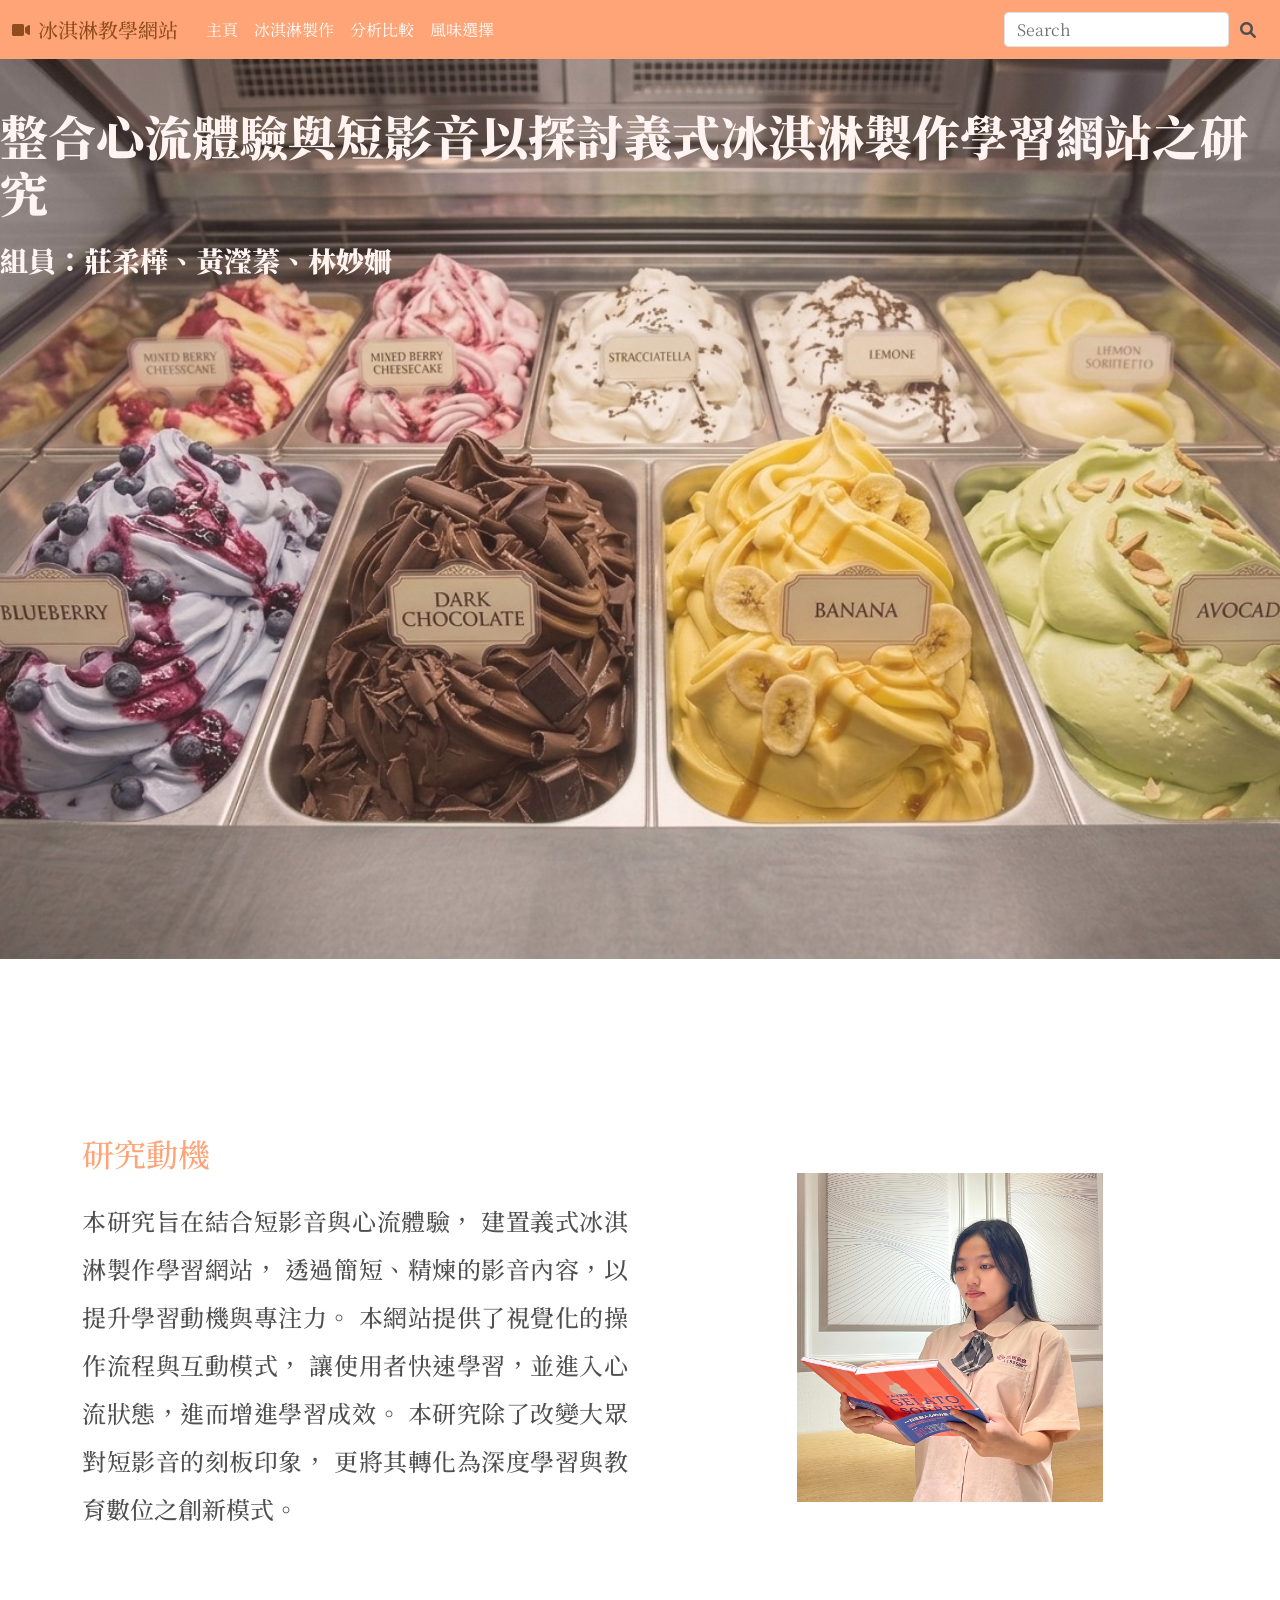
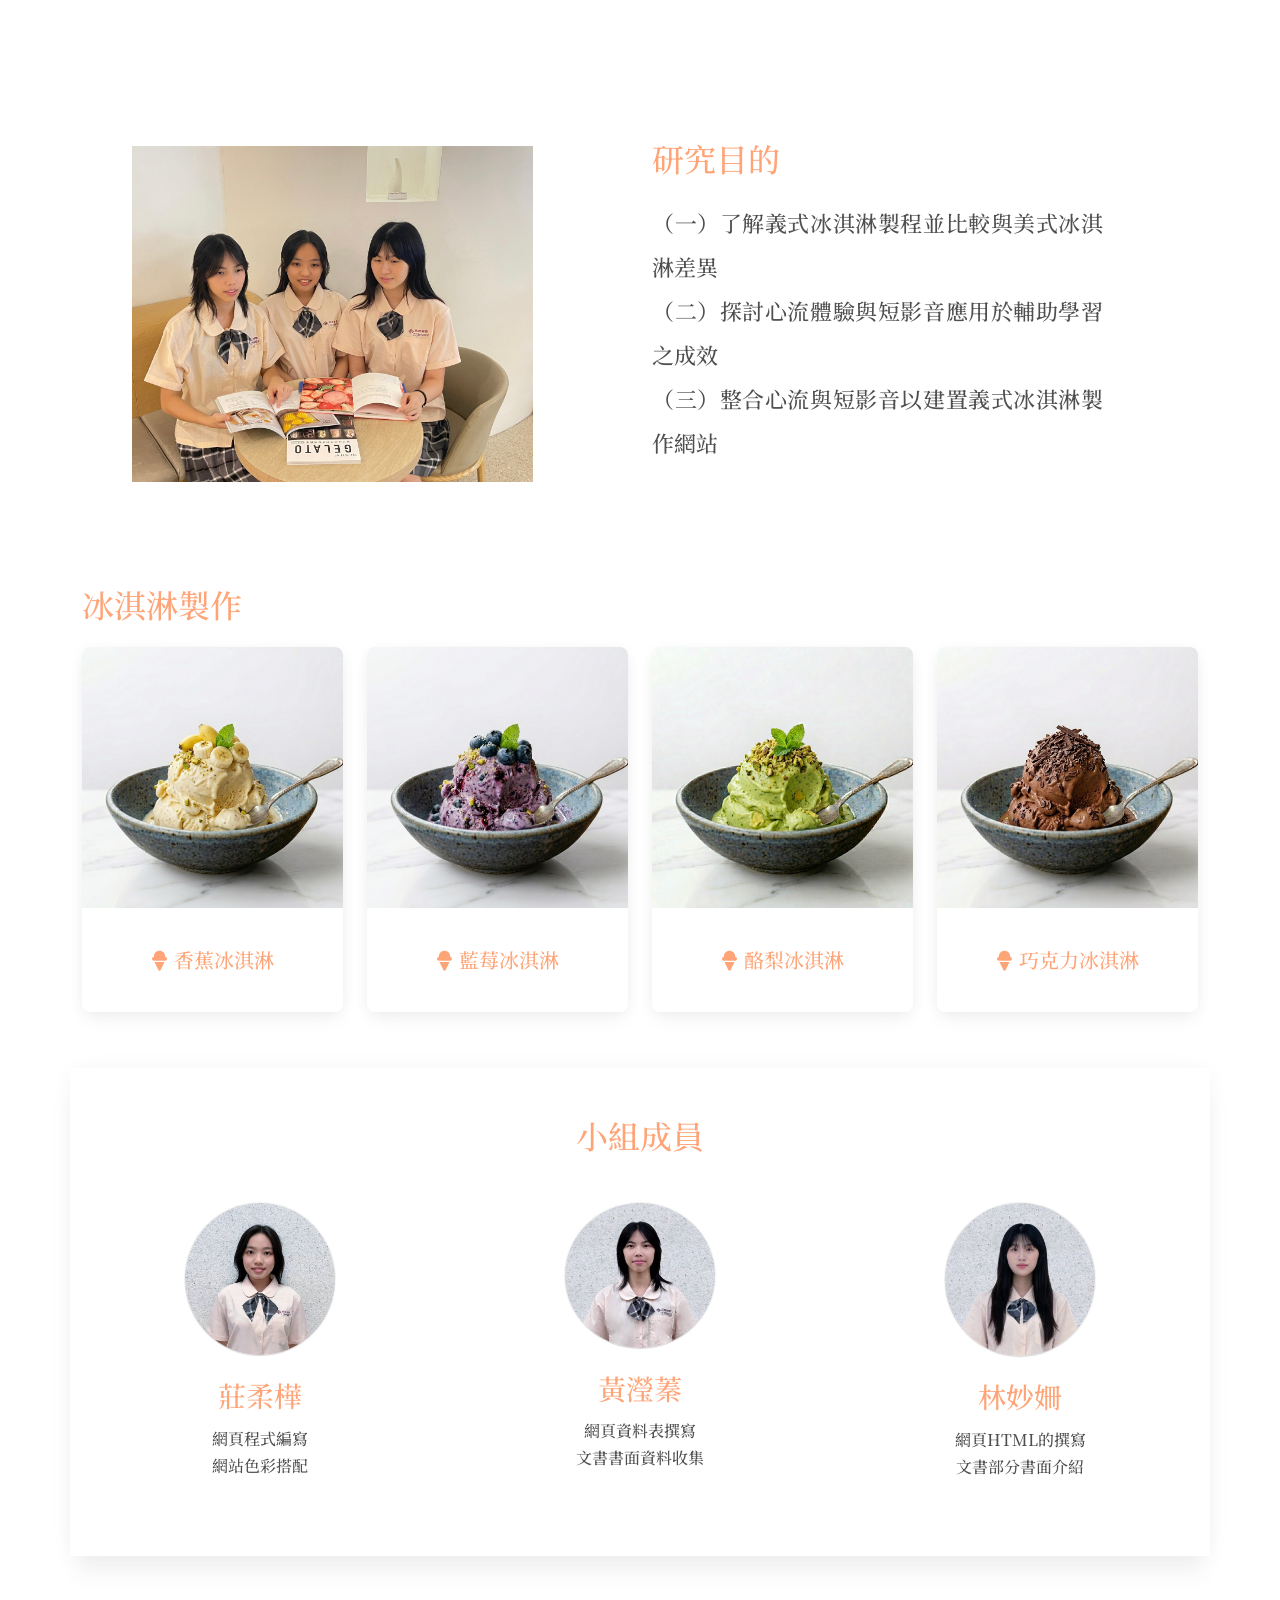
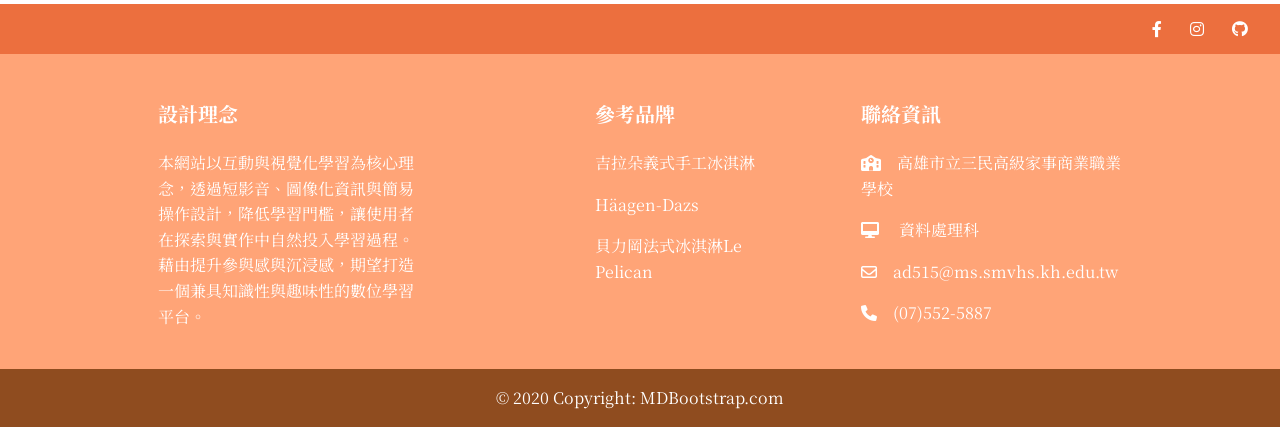
==== commit c922a420: "5/4" ====
--- a/index.html
+++ b/index.html
@@ -155,7 +155,7 @@
     <div class="container">
       <div class="row align-items-center">
         <div class="col-xl-6 col-lg-6 col-md-12">
-          <h2 class="mb-4 text-warning">
+          <h2 class="mb-4 text-primary">
             研究動機
           </h2>
           <div class="paragraph-wrapper text-justify ">
@@ -198,7 +198,7 @@
             </div>
             <div class="col-xl-1 col-lg-1"></div>
             <div class="col-xl-5 col-lg-6 col-md-12">
-              <h2 class="mb-4 text-warning">
+              <h2 class="mb-4 text-primary">
                 研究目的
               </h2>
               <div class="paragraph-wrapper text-justify">
@@ -226,7 +226,7 @@
   <section class="text-center">
     <div class="container">
       <div class="row">
-        <h2 class="text-start text-warning mb-4">冰淇淋製作</h2>
+        <h2 class="text-start text-primary mb-4">冰淇淋製作</h2>
         <!-- 第一張卡片 -->
         <div class="col-md-3 col-lg-3 mb-4 mb-md-0 pb-2" data-mdb-ripple-init data-mdb-ripple-unbound="true" data-mdb-ripple-radius="100">
           <a href="index04-1.html">
@@ -235,7 +235,7 @@
                 <img src="img/香蕉.jpg" class="card-img-top" alt="Sample image" />
               </div>
               <div class="card-body">
-                <h5 class="card-title text-center my-3 text-warning" ><i class="fas fa-ice-cream"></i> 香蕉冰淇淋</h5>
+                <h5 class="card-title text-center my-3 text-primary" ><i class="fas fa-ice-cream"></i> 香蕉冰淇淋</h5>
               </div>
             </div>
           </a>
@@ -249,7 +249,7 @@
                 <img src="img/藍莓.jpg" class="card-img-top" alt="Sample image" />
               </div>
               <div class="card-body">
-                <h5 class="card-title text-center my-3  text-warning" ><i class="fas fa-ice-cream"></i> 藍莓冰淇淋</h5>
+                <h5 class="card-title text-center my-3  text-primary" ><i class="fas fa-ice-cream"></i> 藍莓冰淇淋</h5>
               </div>
             </div>
           </a>
@@ -263,7 +263,7 @@
                 <img src="img/酪梨.jpg" class="card-img-top" alt="Sample image" />
               </div>
               <div class="card-body">
-                <h5 class="card-title text-center my-3  text-warning" ><i class="fas fa-ice-cream"></i> 酪梨冰淇淋</h5>
+                <h5 class="card-title text-center my-3  text-primary" ><i class="fas fa-ice-cream"></i> 酪梨冰淇淋</h5>
               </div>
             </div>
           </a>
@@ -277,7 +277,7 @@
                 <img src="img/巧克力.jpg" class="card-img-top" alt="Sample image" />
               </div>
               <div class="card-body">
-                <h5 class="card-title text-center my-3  text-warning" ><i class="fas fa-ice-cream"></i> 巧克力冰淇淋</h5>
+                <h5 class="card-title text-center my-3  text-primary" ><i class="fas fa-ice-cream"></i> 巧克力冰淇淋</h5>
               </div>
             </div>
           </a>
@@ -302,13 +302,13 @@
 
     <!--Section: Design Block-->
     <section class="text-center">
-      <h2 class="mb-5 text-warning">小組成員</h2>
+      <h2 class="mb-5 text-primary">小組成員</h2>
 
       <div class="row">
         <div class="col-md-12 col-lg-4 mb-4">
           <img class="rounded-circle shadow-1-strong mb-4"
             src="./img/07個人照.png" alt="avatar" style="width: 150px;" />
-          <h3 class="mb-3 text-warning">莊柔樺</h3>
+          <h3 class="mb-3 text-primary">莊柔樺</h3>
           <!-- <p class="font-weight-bold text-primary">UX Designer</p> -->
            <p class="mb-2 h6">網頁程式編寫</p>
            <p class="mb-2 h6">網站色彩搭配</p>
@@ -317,7 +317,7 @@
         <div class="col-md-12 col-lg-4 mb-4">
           <img class="rounded-circle shadow-1-strong mb-4"
             src="./img/11個人照.png" alt="avatar" style="width: 150px;" />
-          <h3 class="mb-3 text-warning">黃瀅蓁</h3>
+          <h3 class="mb-3 text-primary">黃瀅蓁</h3>
           <!-- <p class="font-weight-bold text-primary">Web Developer</p> -->
           <p class="mb-2 h6">網頁資料表撰寫</p>
           <p class="mb-2 h6">文書書面資料收集</p>
@@ -326,7 +326,7 @@
         <div class="col-md-12 col-lg-4 mb-4">
           <img class="rounded-circle shadow-1-strong mb-4"
             src="./img/04個人照.png" alt="avatar" style="width: 150px;" />
-          <h3 class="mb-3 text-warning">林妙姍</h3>
+          <h3 class="mb-3 text-primary">林妙姍</h3>
           <!-- <p class="font-weight-bold text-primary">Photographer</p> -->
           <p class="mb-2 h6">網頁HTML的撰寫</p>
           <p class="mb-2 h6">文書部分書面介紹</p>
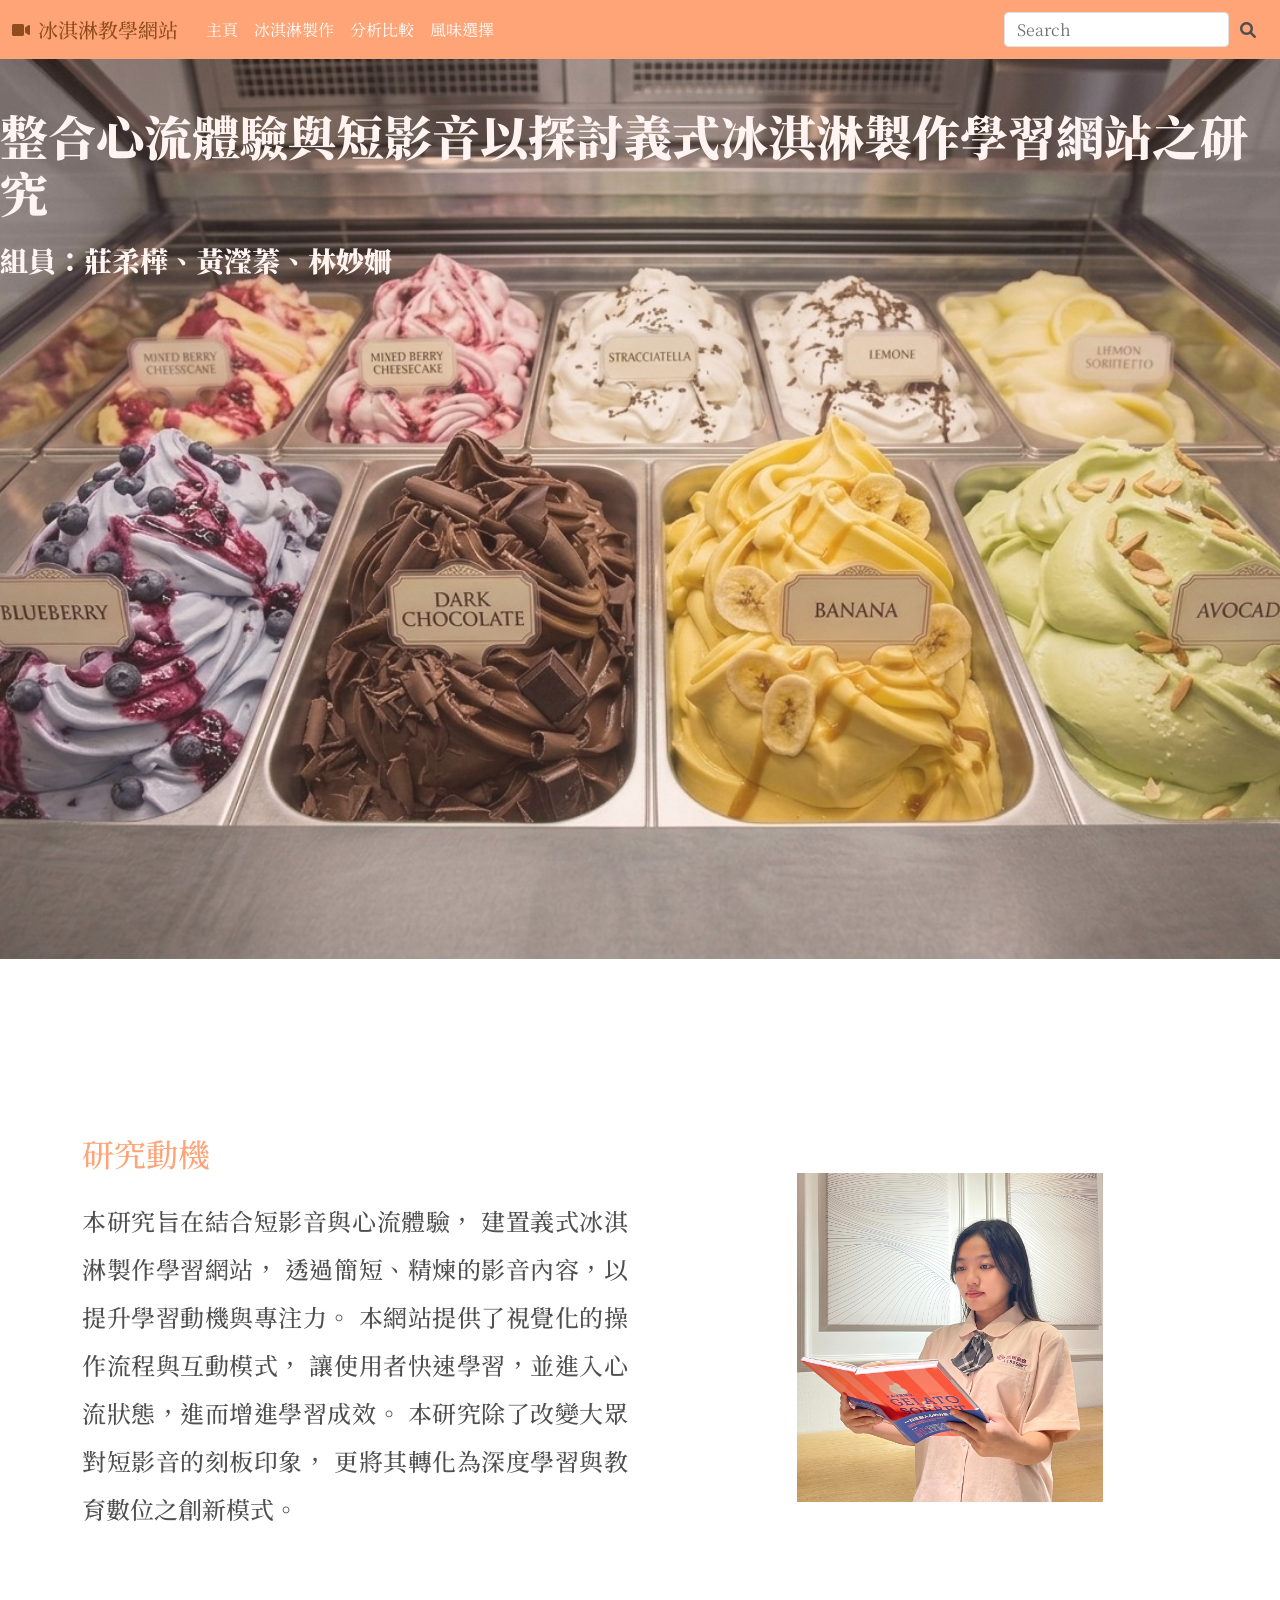
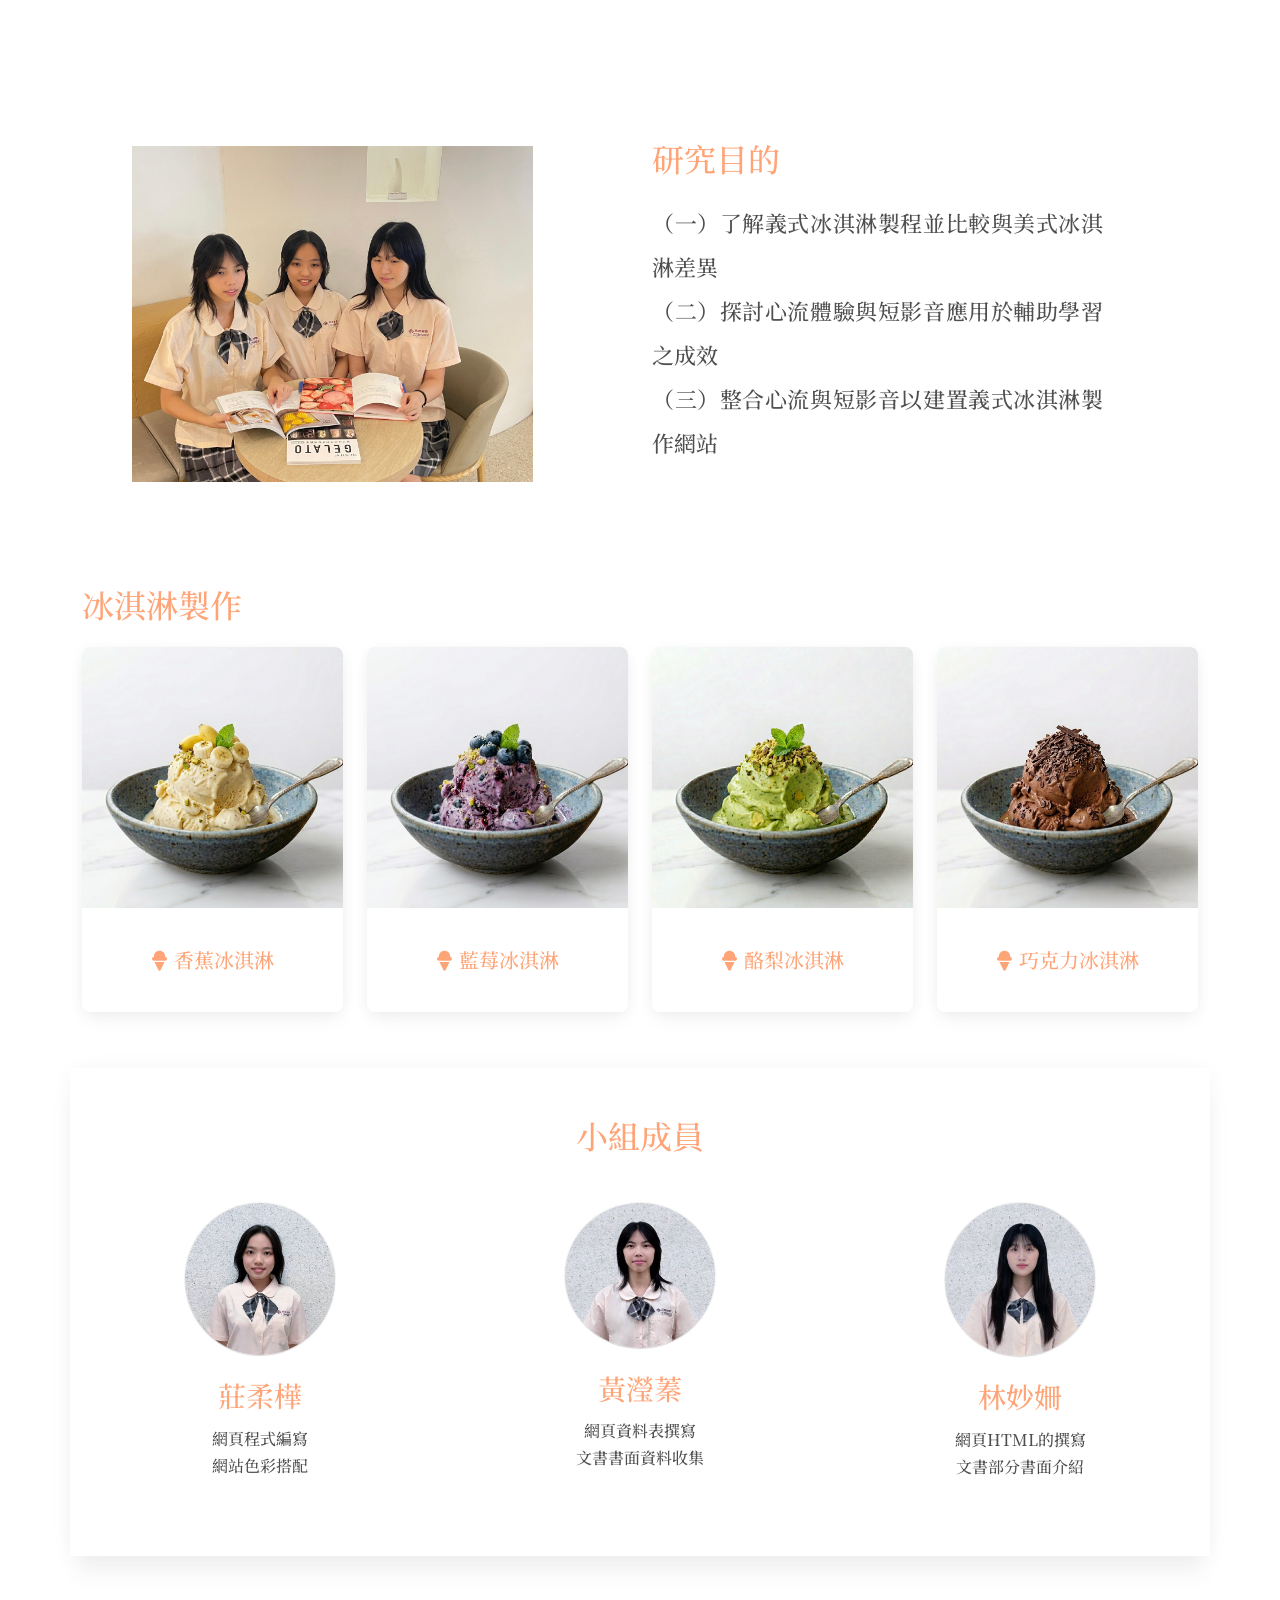
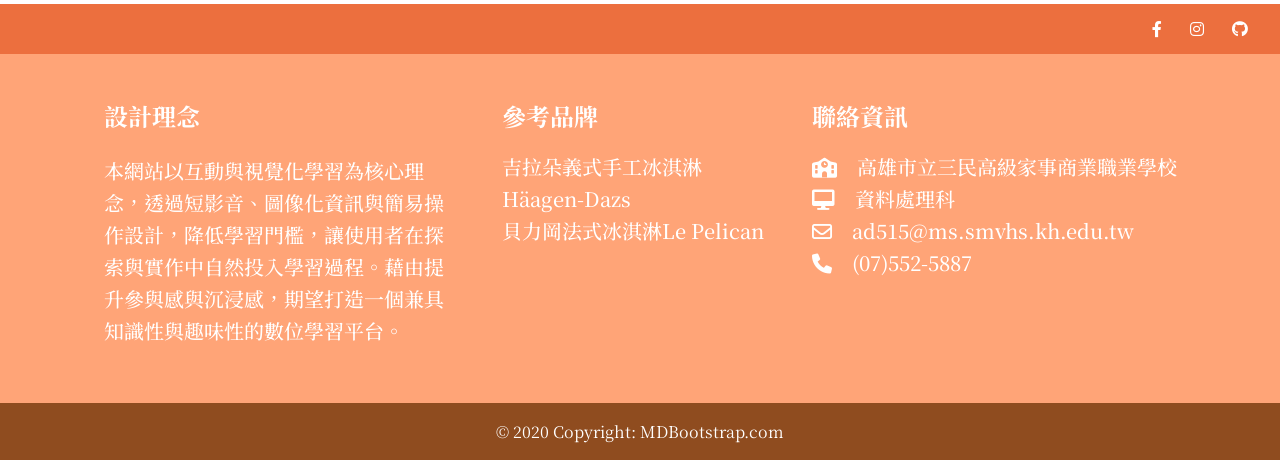
==== commit 00e12530: "2026-05-13" ====
--- a/index.html
+++ b/index.html
@@ -53,16 +53,16 @@
       <div class="collapse navbar-collapse" id="navbarNav">
         <ul class="navbar-nav">
           <li class="nav-item">
-            <a class="nav-link active" aria-current="page" href="index.html" data-mdb-ripple-init data-mdb-ripple-unbound="true">主頁</a>
+            <a class="nav-link active" aria-current="page" href="index.html">主頁</a>
           </li>
           <li class="nav-item">
-            <a class="nav-link active" href="index04.html" data-mdb-ripple-init data-mdb-ripple-unbound="true">冰淇淋製作</a>
+            <a class="nav-link active" href="index04.html">冰淇淋製作</a>
           </li>
           <li class="nav-item">
-            <a class="nav-link active" href="index12.html" data-mdb-ripple-init data-mdb-ripple-unbound="true">分析比較</a>
+            <a class="nav-link active" href="index12.html">分析比較</a>
           </li>
           <li class="nav-item">
-            <a class="nav-link active" href="index07.html" data-mdb-ripple-init data-mdb-ripple-unbound="true">風味選擇</a>
+            <a class="nav-link active" href="index07.html">風味選擇</a>
           </li>
 
         </ul>
@@ -380,54 +380,33 @@
 
 
       <!-- Section: Links  -->
-      <section class="">
-        <div class="container text-center text-md-start mt-5">
-          <!-- Grid row -->
-          <div class="row mt-3">
-            <!-- Grid column -->
-            <div class="col-md-4 col-lg-4 col-xl-3 mx-auto mb-4">
-              <!-- Content -->
-              <h5 class="text-white fw-bold mb-4" style="color: #ff5b1a;">
-                設計理念
+      <section class="pb-5">
+        <div class="container mt-5">
+          <div class="d-flex flex-column flex-lg-row justify-content-center align-items-start gap-5 text-start">
+            
+            <div style="max-width: 350px;">
+              <h4 class="text-white fw-bold mb-4" style="color: #ff5b1a;">設計理念</h4>
+              <h5 style="line-height: 1.6;">
+                本網站以互動與視覺化學習為核心理念，透過短影音、圖像化資訊與簡易操作設計，降低學習門檻，讓使用者在探索與實作中自然投入學習過程。藉由提升參與感與沉浸感，期望打造一個兼具知識性與趣味性的數位學習平台。
               </h5>
-              <p>
-                本網站以互動與視覺化學習為核心理念，透過短影音、圖像化資訊與簡易操作設計，降低學習門檻，讓使用者在探索與實作中自然投入學習過程。藉由提升參與感與沉浸感，期望打造一個兼具知識性與趣味性的數位學習平台。
-              </p>
-            </div>
-            <!-- Grid column -->
-
-            <!-- Grid column -->
-            <div class="col-md-2 col-lg-2 col-xl-2 mx-auto mb-4">
-              <!-- Links -->
-              <h5 class="text-white fw-bold mb-4" style="color: #ff5b1a;">
-                參考品牌
-              </h5>
-              <p>
-                吉拉朵義式手工冰淇淋
-              </p>
-              <p>
-                Häagen-Dazs
-              </p>
-              <p>貝力岡法式冰淇淋Le Pelican
-              </p>
-            </div>
-            <!-- Grid column -->
-
-
-            <!-- Grid column -->
-            <div class="col-md-4 col-lg-3 col-xl-3 me-auto mb-md-0 mb-4">
-              <!-- Links -->
-              <h5 class="text-white fw-bold mb-4" style="color: #ff5b1a;">聯絡資訊</h5>
-              <p><i class="fas fa-school"></i>　高雄市立三民高級家事商業職業學校</p>
-              <p><i class="fas fa-desktop">　</i>
-                資料處理科
-              </p>
-              <p><i class="far fa-envelope"></i></i>　ad515@ms.smvhs.kh.edu.tw</p>
-              <p><i class="fas fa-phone"></i>　(07)552-5887</p>
-            </div>
-            <!-- Grid column -->
+            </div>
+
+            <div style="white-space: nowrap;">
+              <h4 class="text-white fw-bold mb-4" style="color: #ff5b1a;">參考品牌</h4>
+              <h5 class="mb-2">吉拉朵義式手工冰淇淋</h5>
+              <h5 class="mb-2">Häagen-Dazs</h5>
+              <h5 class="mb-2">貝力岡法式冰淇淋Le Pelican</h5>
+            </div>
+
+            <div style="white-space: nowrap;">
+              <h4 class="text-white fw-bold mb-4" style="color: #ff5b1a;">聯絡資訊</h4>
+              <h5 class="mb-2"><i class="fas fa-school"></i>　高雄市立三民高級家事商業職業學校</h5>
+              <h5 class="mb-2"><i class="fas fa-desktop"></i>　資料處理科</h5>
+              <h5 class="mb-2"><i class="far fa-envelope"></i>　ad515@ms.smvhs.kh.edu.tw</h5>
+              <h5 class="mb-2"><i class="fas fa-phone"></i>　(07)552-5887</h5>
+            </div>
+            
           </div>
-          <!-- Grid row -->
         </div>
       </section>
       <!-- Section: Links  -->
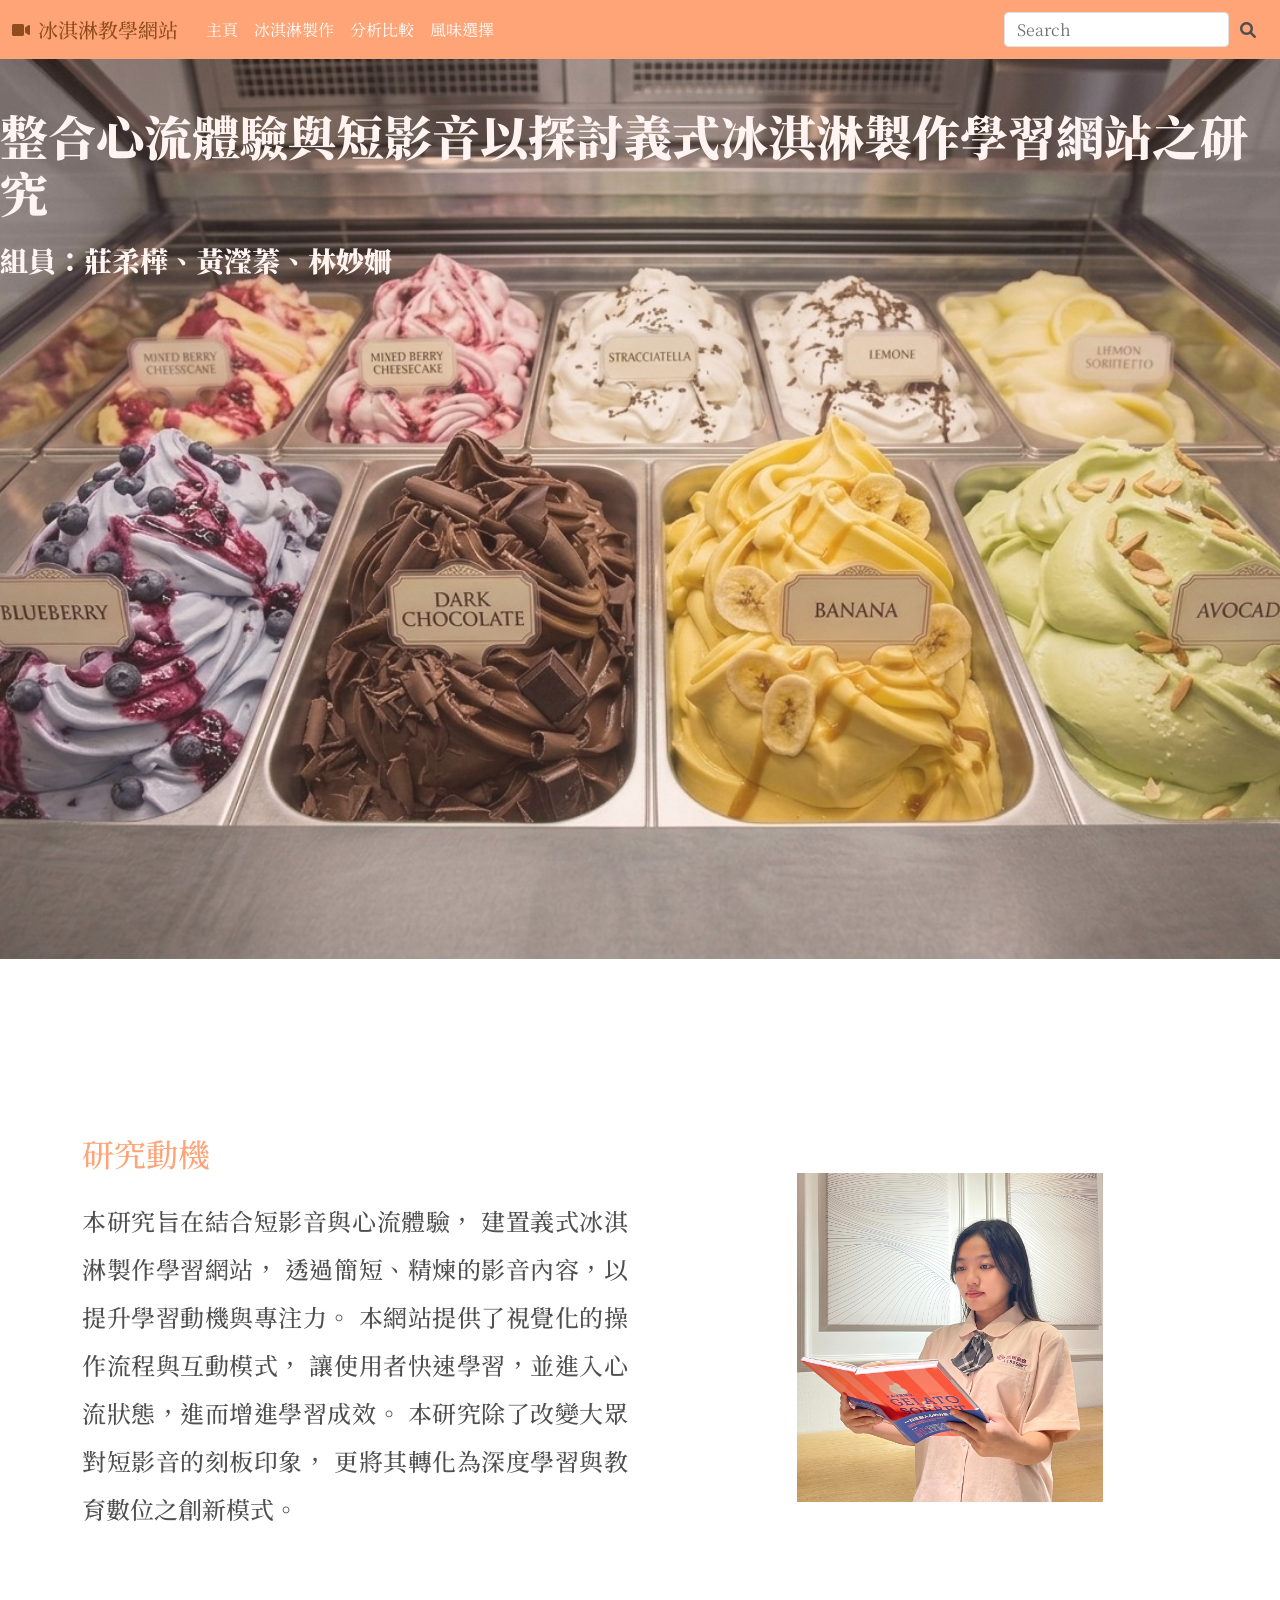
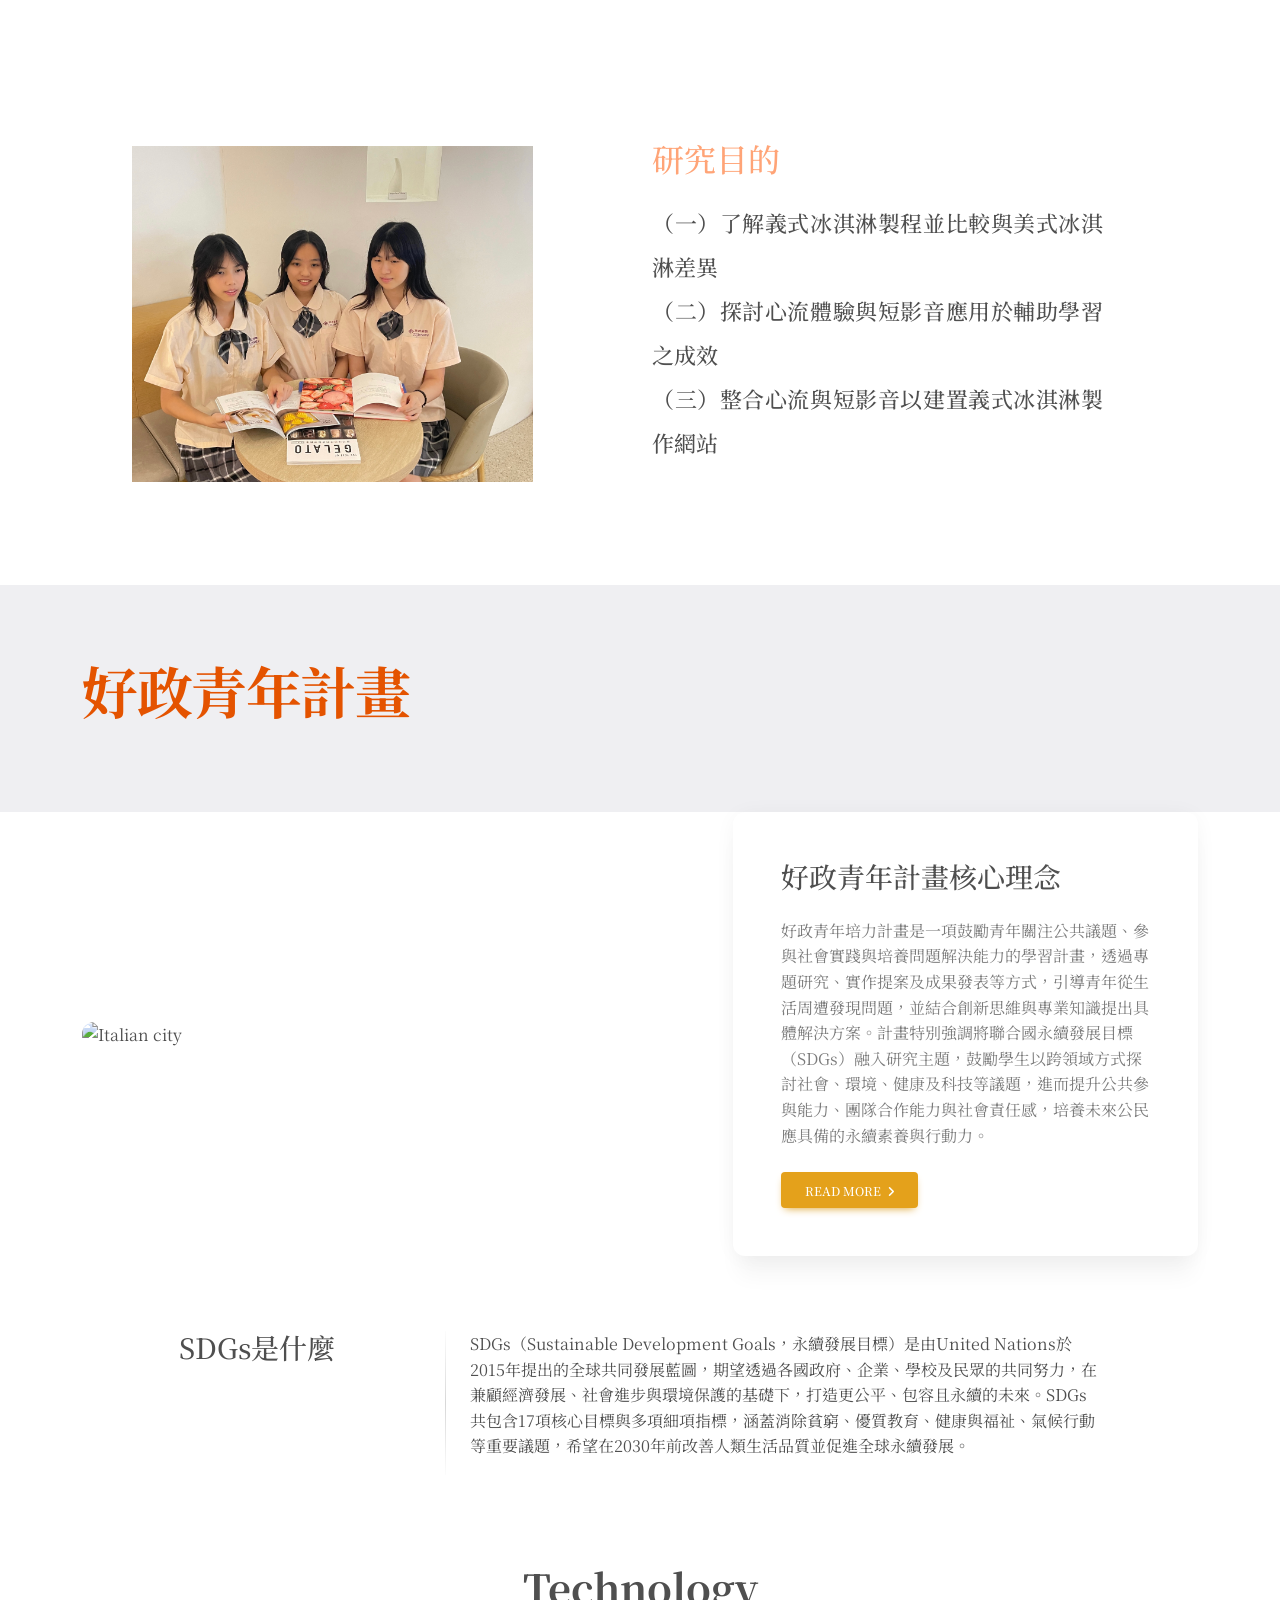
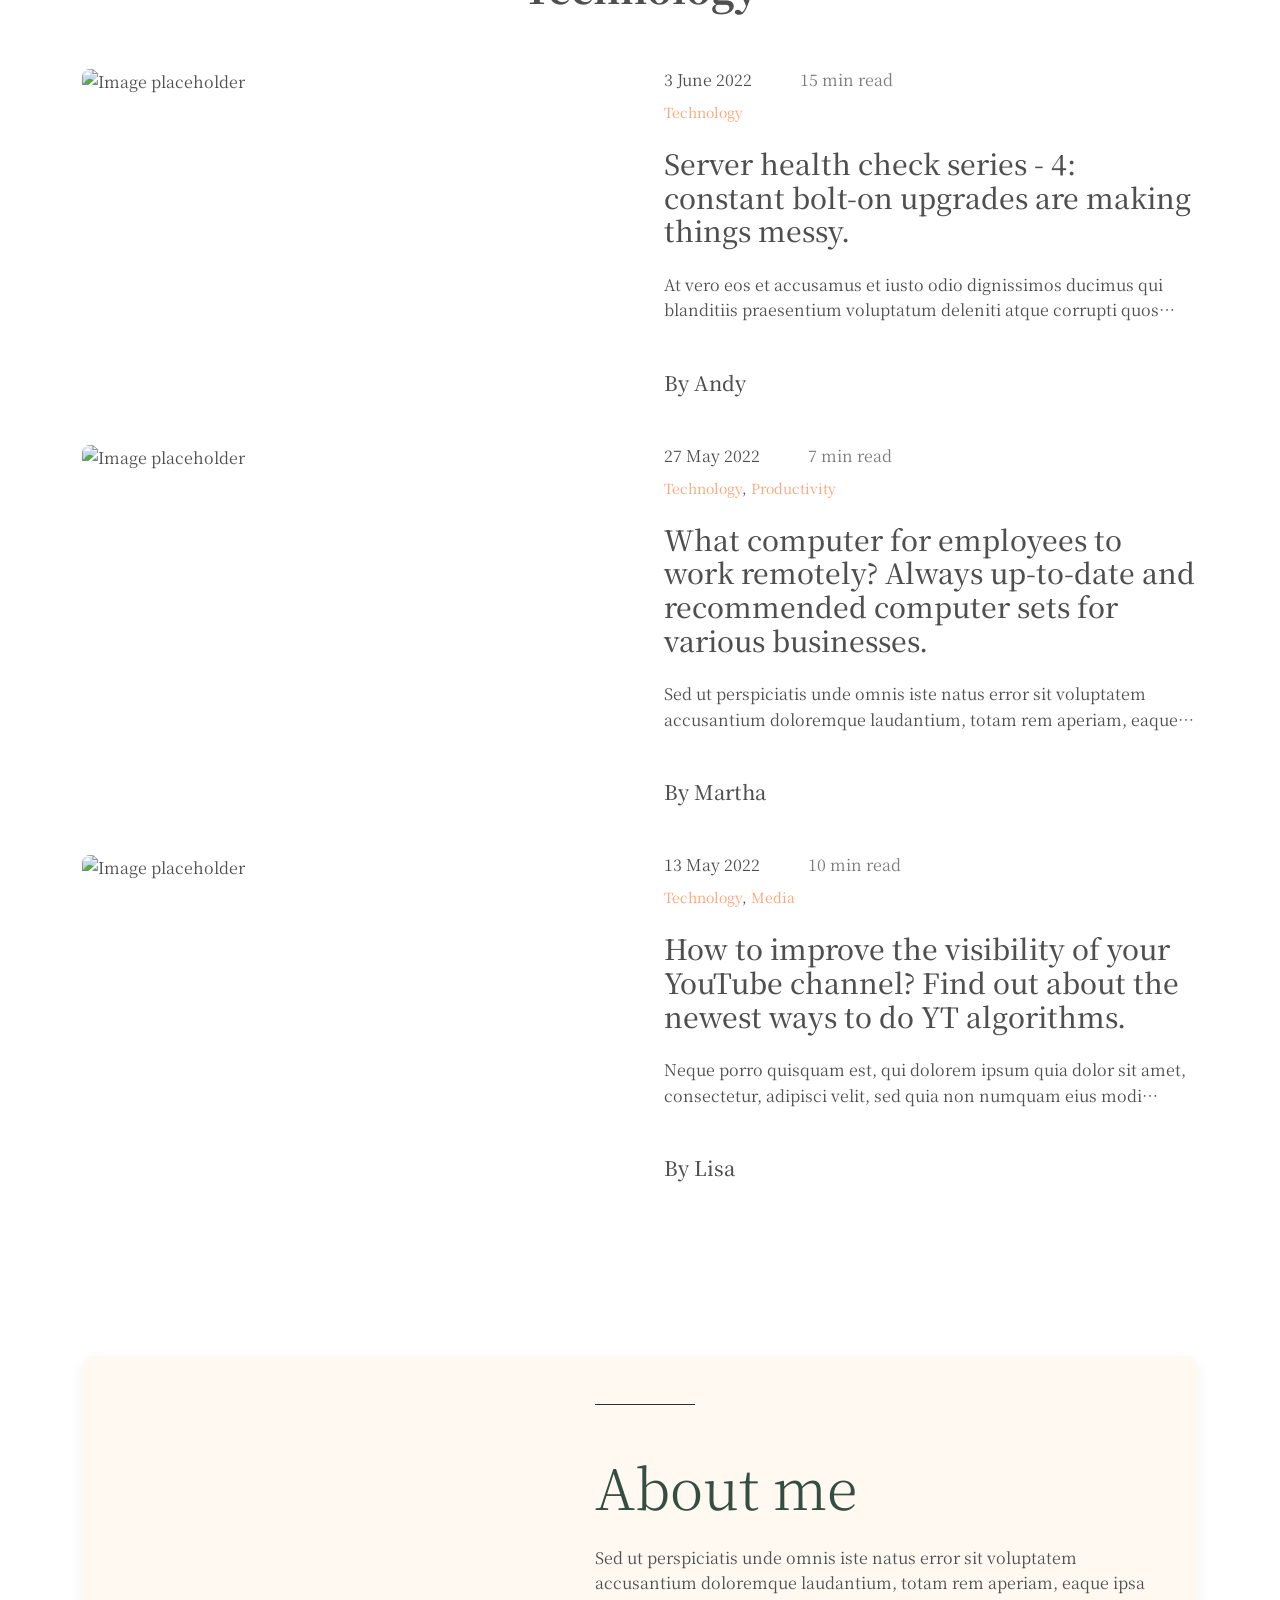
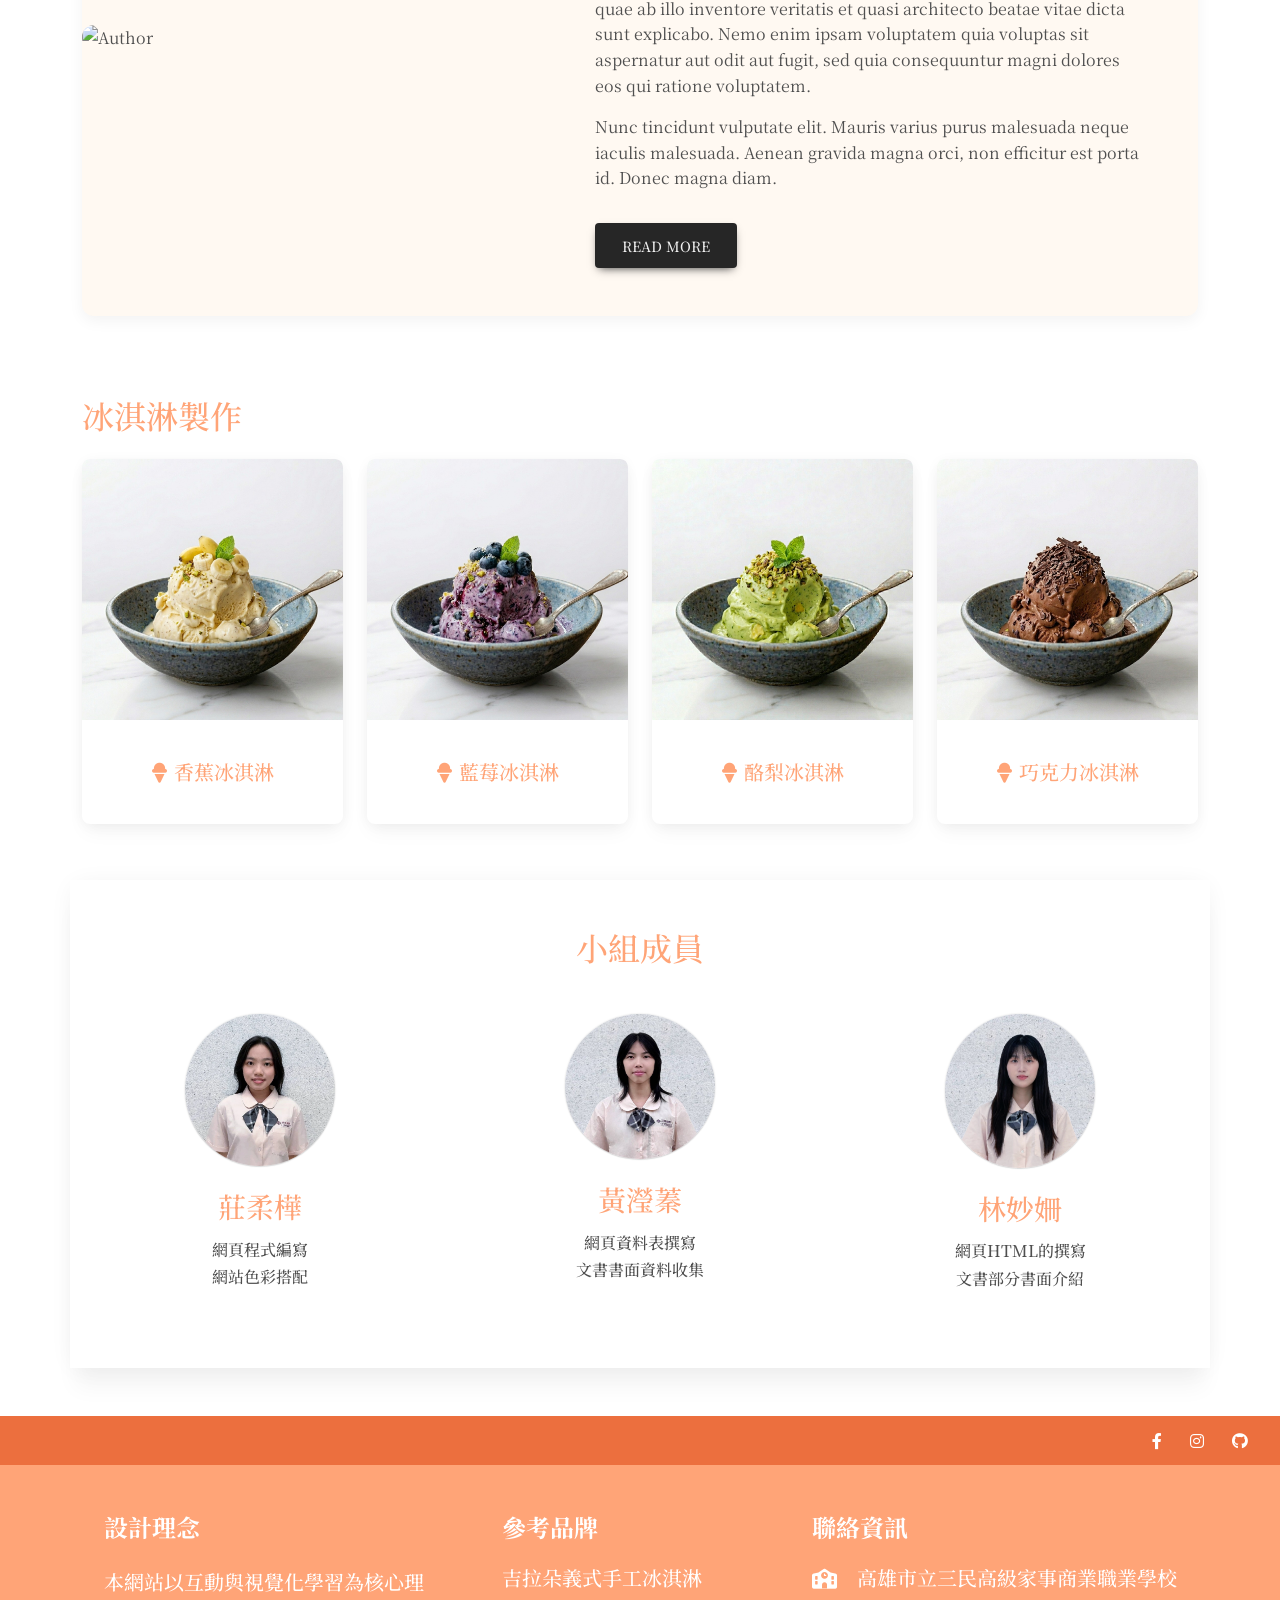
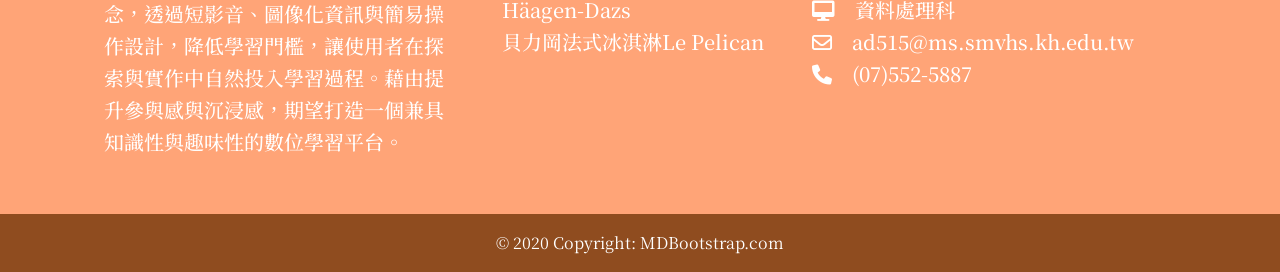
==== commit eafbb7c6: "好政青年" ====
--- a/index.html
+++ b/index.html
@@ -217,6 +217,275 @@
 
 
 
+  <!-- SDGS -->
+
+  <section>
+    <div class="custom-height" style="background-color: #efeff2;">
+      <div class="container py-5">
+        <div class="row my-4">
+          <div class="col-12">
+            <p class="display-4 fw-bold ls-tight" style="color: #e45300;">好政青年計畫</p>
+          </div>
+        </div>
+      </div>
+    </div>
+    <div class="container custom-mt">
+      <div class="row g-0 align-items-center">
+        <div class="col-lg-7 mb-4 mb-lg-0">
+          <img src="./img/ice.png" class="w-100 rounded-6" alt="Italian city" />
+        </div>
+        <div class="col-lg-5">
+          <div class="card cascading-left rounded-6 shadow-5">
+            <div class="card-body px-4 p-4 p-md-5 p-lg-4 p-xl-5">
+              <h3 class="mb-4">好政青年計畫核心理念</h3>
+              <p class="text-muted mb-4">好政青年培力計畫是一項鼓勵青年關注公共議題、參與社會實踐與培養問題解決能力的學習計畫，透過專題研究、實作提案及成果發表等方式，引導青年從生活周遭發現問題，並結合創新思維與專業知識提出具體解決方案。計畫特別強調將聯合國永續發展目標（SDGs）融入研究主題，鼓勵學生以跨領域方式探討社會、環境、健康及科技等議題，進而提升公共參與能力、團隊合作能力與社會責任感，培養未來公民應具備的永續素養與行動力。</p>
+              <button class="btn btn-warning" data-mdb-ripple-init>Read more <i
+                  class="fas fa-angle-right ms-1"></i></button>
+            </div>
+          </div>
+        </div>
+      </div>
+    </div>
+  </section>
+
+
+
+
+
+
+
+
+
+    <!-- Container for demo purpose only -->
+    <div class="container pt-5">
+
+      <!-- Section: Design Block -->
+      <section class="mb-8">
+        <div class="row">
+          <div class="col-10 mx-auto">
+            <img src="https://mdbootstrap.com/img/new/fluid/people/269.jpg"
+              class=" w-100 rounded-6 shadow-3-soft mb-4" alt="">
+          </div>
+        </div>
+        <div class="row gx-lg-5">
+          <div class="col-md-3 position-relative ms-auto">
+            <p class="h3">SDGs是什麼</p>
+            <div class="vr vr-blurry position-absolute my-0 h-100 d-none d-md-block top-0 end-0"></div>
+          </div>
+          <div class="col-md-7 position-relative me-auto">
+            <p>SDGs（Sustainable Development Goals，永續發展目標）是由United
+            Nations於2015年提出的全球共同發展藍圖，期望透過各國政府、企業、學校及民眾的共同努力，在兼顧經濟發展、社會進步與環境保護的基礎下，打造更公平、包容且永續的未來。SDGs共包含17項核心目標與多項細項指標，涵蓋消除貧窮、優質教育、健康與福祉、氣候行動等重要議題，希望在2030年前改善人類生活品質並促進全球永續發展。</p>
+          </div>
+        </div>
+      </section>
+      <!-- Section: Design Block -->
+
+    </div>
+    <!-- Container for demo purpose only -->
+
+
+
+
+
+
+
+
+
+
+
+
+
+
+
+
+
+
+
+
+    <!-- Container for demo purpose -->
+    <div class="container my-5">
+
+      <!--Section: Design Block-->
+      <section class="mb-10">
+        <p class="fs-1 fw-bold text-center mb-5">Technology</p>
+        <div class="row gx-lg-5">
+          <div class="col-lg-6 mb-4 mb-lg-5">
+            <div class="bg-image hover-overlay hover-zoom rounded-5" data-mdb-ripple-init data-mdb-ripple-color="light">
+              <img class="img-fluid rounded-5" src="./img/SDGs.png"
+                alt=" Image placeholder" />
+              <a href="#!">
+                <div class="mask" style="background-color: rgba(255, 255, 255, 0.1)"></div>
+              </a>
+            </div>
+          </div>
+          <div class="col-lg-6 mb-5">
+            <div>
+              <p class="mb-2"><span class="me-5">3 June 2022</span><span class="text-muted">15 min read</span></p>
+              <p class="small mb-4">
+                <a href="#!">Technology</a>
+              </p>
+              <p class="h3 mb-4">Server health check series - 4: constant bolt-on upgrades are making things messy.</p>
+              <p class="text-truncate mb-4 mb-xl-5" style="
+                    display: -webkit-box;
+                    -webkit-line-clamp: 2;
+                    -webkit-box-orient: vertical;
+                    white-space: normal;
+                  ">
+                At vero eos et accusamus et iusto odio dignissimos ducimus qui blanditiis
+                praesentium voluptatum deleniti atque corrupti quos dolores et quas molestias
+                excepturi sint occaecati cupiditate non provident, similique sunt in culpa qui
+                officia deserunt mollitia animi, id est laborum et dolorum fuga.
+              </p>
+              <p class="h5 mb-0"><a href="#!" class="text-reset">By Andy</a></p>
+            </div>
+          </div>
+        </div>
+        <div class="row gx-md-5">
+          <div class="col-lg-6 mb-4 mb-lg-5">
+            <div class="bg-image hover-overlay hover-zoom rounded-5" data-mdb-ripple-init data-mdb-ripple-color="light">
+              <img class="img-fluid rounded-5" src="./img/媒體識讀.png"
+                alt=" Image placeholder" />
+              <a href="#!">
+                <div class="mask" style="background-color: rgba(255, 255, 255, 0.1)"></div>
+              </a>
+            </div>
+          </div>
+          <div class="col-lg-6 mb-4 mb-5">
+            <div>
+              <p class="mb-2"><span class="me-5">27 May 2022</span><span class="text-muted">7 min read</span></p>
+              <p class="small mb-4">
+                <a href="#!">Technology</a>,
+                <a href="#!">Productivity</a>
+              </p>
+              <p class="h3 mb-4">What computer for employees to work remotely? Always up-to-date and recommended
+                computer sets for various businesses.</p>
+              <p class="text-truncate mb-4 mb-xl-5" style="
+                    display: -webkit-box;
+                    -webkit-line-clamp: 2;
+                    -webkit-box-orient: vertical;
+                    white-space: normal;
+                  ">
+                Sed ut perspiciatis unde omnis iste natus error sit voluptatem accusantium doloremque laudantium, totam
+                rem aperiam, eaque ipsa quae ab illo inventore veritatis et quasi architecto beatae vitae dicta sunt
+                explicabo. Nemo enim ipsam voluptatem quia voluptas sit aspernatur aut odit aut fugit, sed quia
+                consequuntur magni dolores eos qui ratione voluptatem sequi nesciunt.
+              </p>
+              <p class="h5 mb-0"><a href="#!" class="text-reset">By Martha</a></p>
+            </div>
+          </div>
+        </div>
+        <div class="row gx-md-5">
+          <div class="col-lg-6 mb-4 mb-lg-5 mb-lg-0">
+            <div class="bg-image hover-overlay hover-zoom rounded-5" data-mdb-ripple-init data-mdb-ripple-color="light">
+              <img class="img-fluid rounded-5" src="./img/網頁設計.png"
+                alt=" Image placeholder" />
+              <a href="#!">
+                <div class="mask" style="background-color: rgba(255, 255, 255, 0.1)"></div>
+              </a>
+            </div>
+          </div>
+          <div class="col-lg-6">
+            <div>
+              <p class="mb-2"><span class="me-5">13 May 2022</span><span class="text-muted">10 min read</span></p>
+              <p class="small mb-4">
+                <a href="#!">Technology</a>,
+                <a href="#!">Media</a>
+              </p>
+              <p class="h3 mb-4">How to improve the visibility of your YouTube channel? Find out about the newest ways
+                to do YT algorithms.</p>
+              <p class="text-truncate mb-4 mb-xl-5" style="
+                    display: -webkit-box;
+                    -webkit-line-clamp: 2;
+                    -webkit-box-orient: vertical;
+                    white-space: normal;
+                  ">
+                Neque porro quisquam est, qui dolorem ipsum quia dolor sit amet, consectetur, adipisci velit, sed quia
+                non numquam eius modi tempora incidunt ut labore et dolore magnam aliquam quaerat voluptatem. Ut enim ad
+                minima veniam, quis nostrum exercitationem ullam corporis suscipit laboriosam, nisi ut aliquid ex ea
+                commodi consequatur?
+              </p>
+              <p class="h5 mb-0"><a href="#!" class="text-reset">By Lisa</a></p>
+            </div>
+          </div>
+        </div>
+      </section>
+      <!--Section: Design Block-->
+
+    </div>
+    <!-- Container for demo purpose -->
+
+
+
+
+
+
+
+
+
+
+
+    <!-- Container for demo purpose only -->
+    <div class="container pt-5">
+
+      <!-- Section: Design Block -->
+      <section class="mb-8">
+        <style>
+          .rounded-t-2-5 {
+            border-top-left-radius: 0.75rem;
+            border-top-right-radius: 0.75rem;
+          }
+
+          @media (min-width: 992px) {
+            .rounded-tr-lg-0 {
+              border-top-right-radius: 0;
+            }
+
+            .rounded-bl-lg-2-5 {
+              border-bottom-left-radius: 0.75rem;
+            }
+          }
+        </style>
+        <div class="card rounded-6 shadow-3-soft" style="background-color: #fff9f2">
+          <div class="row g-0 d-flex align-items-center">
+            <div class="col-lg-6 col-xl-5">
+              <img src="https://mdbootstrap.com/img/new/standard/people/270.jpg" alt=" Author"
+                class="w-100 rounded-t-2-5 rounded-tr-lg-0 rounded-bl-lg-2-5" />
+            </div>
+            <div class="col-lg-6 col-xl-7">
+              <div class="card-body py-4 py-md-5 py-lg-4 py-xl-5 px-md-5">
+                <div class="border-top border-dark" style="width: 100px"></div>
+                <p class="display-4 mt-5 mb-4" style="color: #344e41">About me</p>
+                <p>
+                  Sed ut perspiciatis unde omnis iste natus error sit voluptatem accusantium
+                  doloremque laudantium, totam rem aperiam, eaque ipsa quae ab illo inventore
+                  veritatis et quasi architecto beatae vitae dicta sunt explicabo. Nemo enim ipsam
+                  voluptatem quia voluptas sit aspernatur aut odit aut fugit, sed quia consequuntur
+                  magni dolores eos qui ratione voluptatem.
+                </p>
+                <p class="mb-4 pb-2">
+                  Nunc tincidunt vulputate elit. Mauris varius purus malesuada neque iaculis
+                  malesuada. Aenean gravida magna orci, non efficitur est porta id. Donec magna
+                  diam.
+                </p>
+                <a class="btn btn-lg btn-dark" href="#" role="button" data-mdb-ripple-init>Read more</a>
+              </div>
+            </div>
+          </div>
+        </div>
+      </section>
+      <!-- Section: Design Block -->
+
+    </div>
+    <!-- Container for demo purpose only -->
+
+
+
+
+
+
+
+  <!-- SDGS -->
+
 
 
 
@@ -383,7 +652,7 @@
       <section class="pb-5">
         <div class="container mt-5">
           <div class="d-flex flex-column flex-lg-row justify-content-center align-items-start gap-5 text-start">
-            
+
             <div style="max-width: 350px;">
               <h4 class="text-white fw-bold mb-4" style="color: #ff5b1a;">設計理念</h4>
               <h5 style="line-height: 1.6;">
@@ -405,7 +674,7 @@
               <h5 class="mb-2"><i class="far fa-envelope"></i>　ad515@ms.smvhs.kh.edu.tw</h5>
               <h5 class="mb-2"><i class="fas fa-phone"></i>　(07)552-5887</h5>
             </div>
-            
+
           </div>
         </div>
       </section>
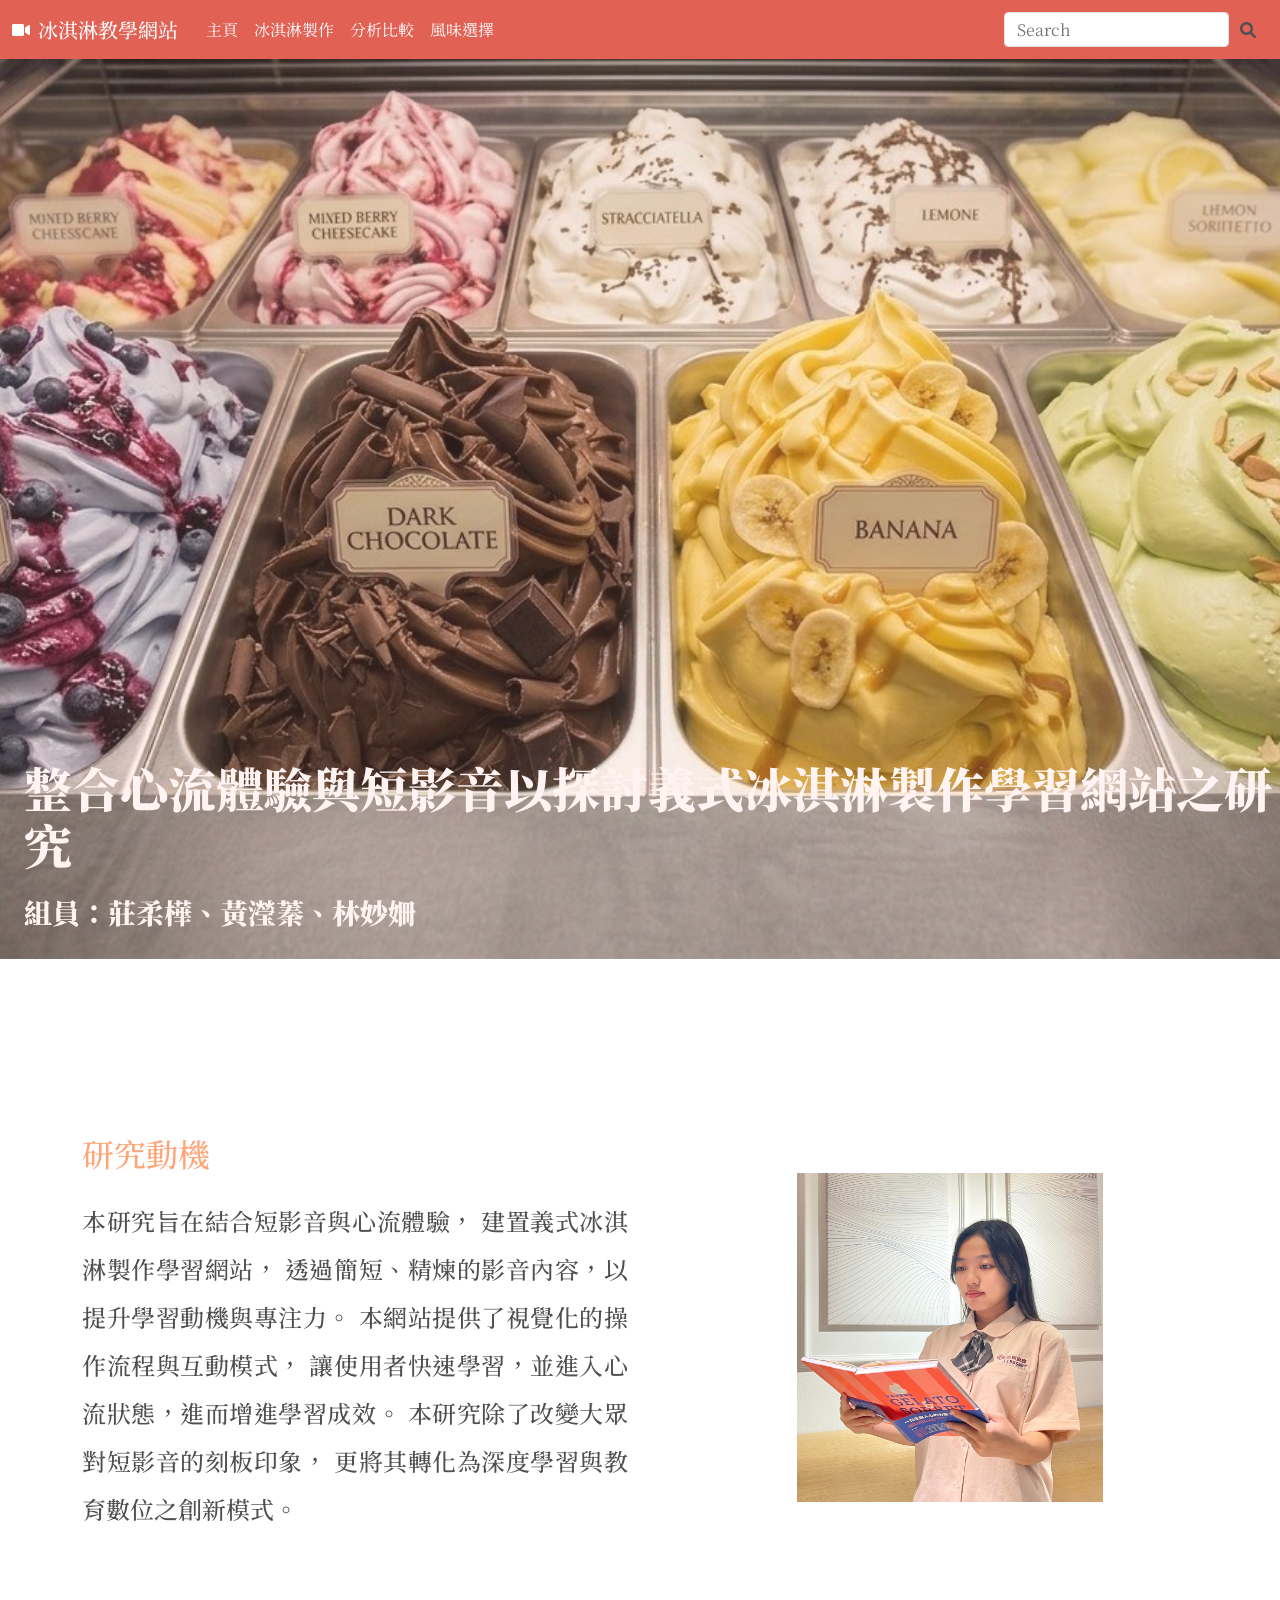
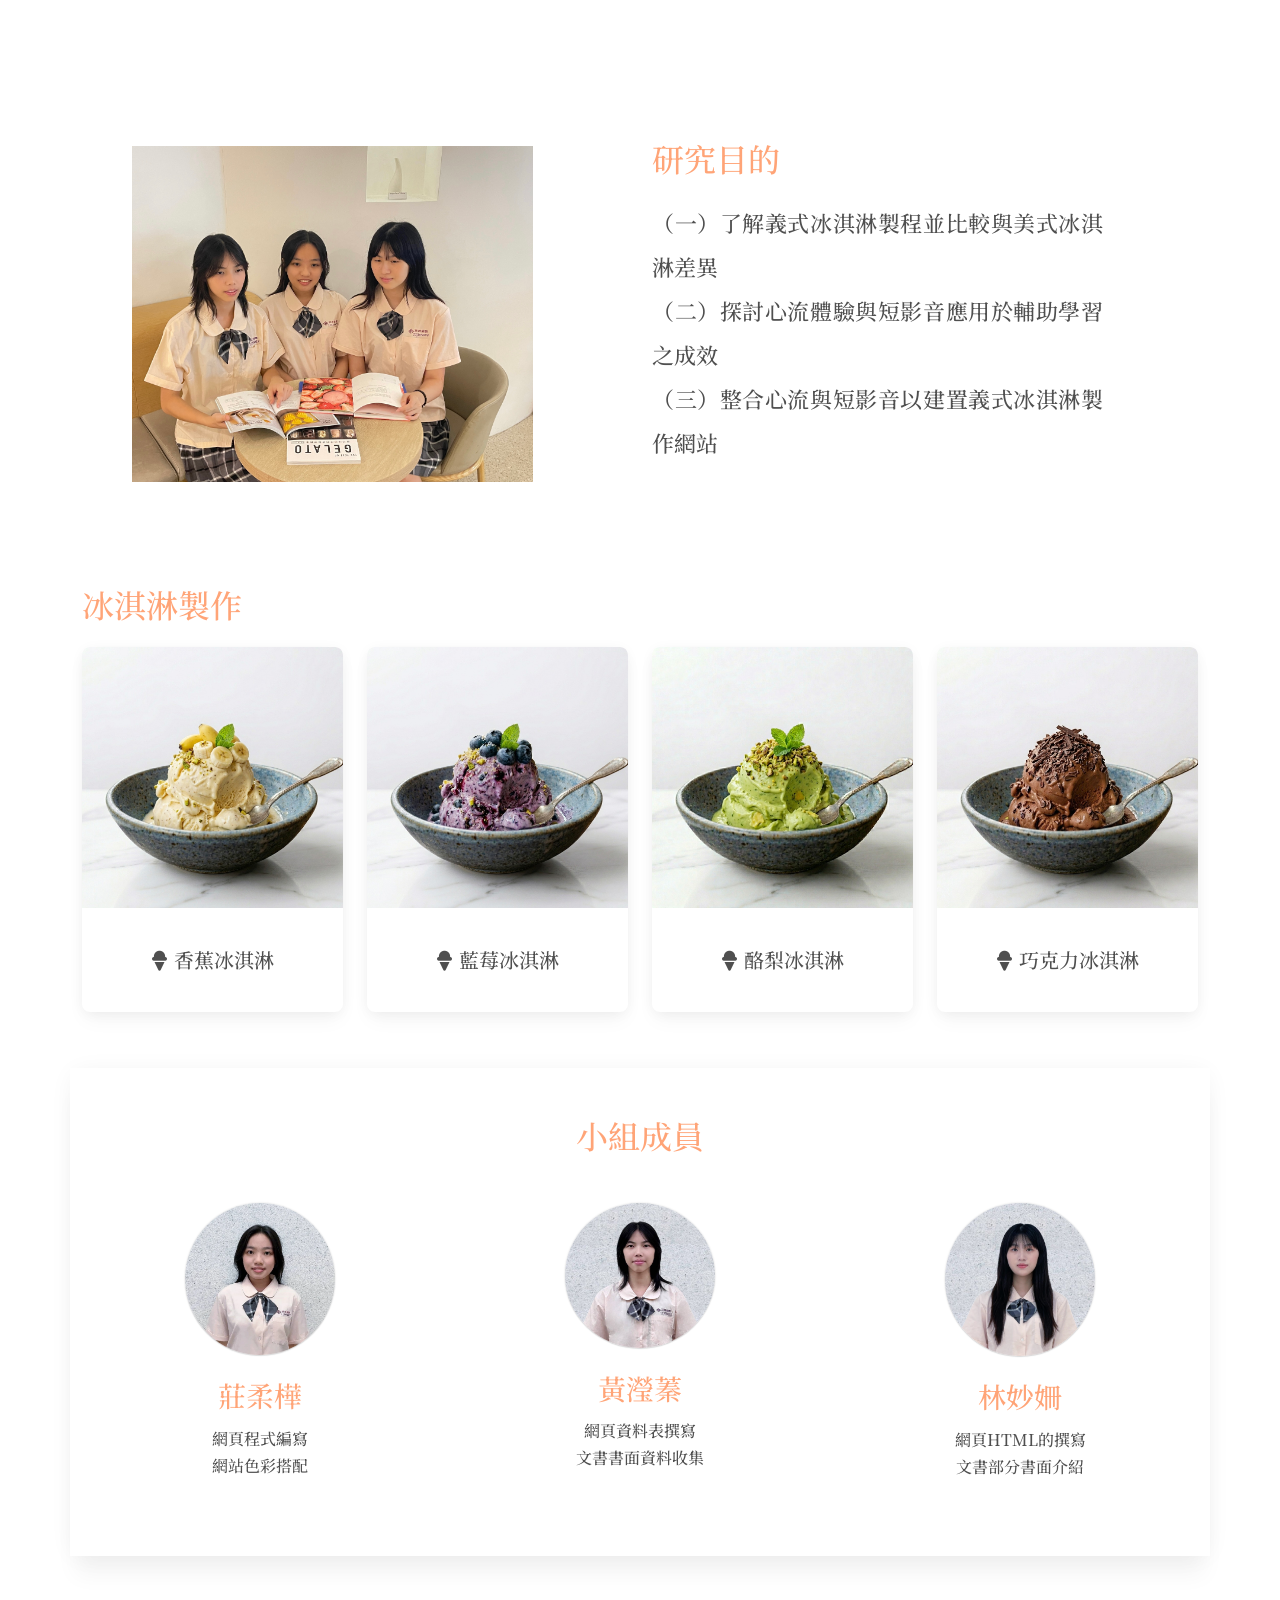
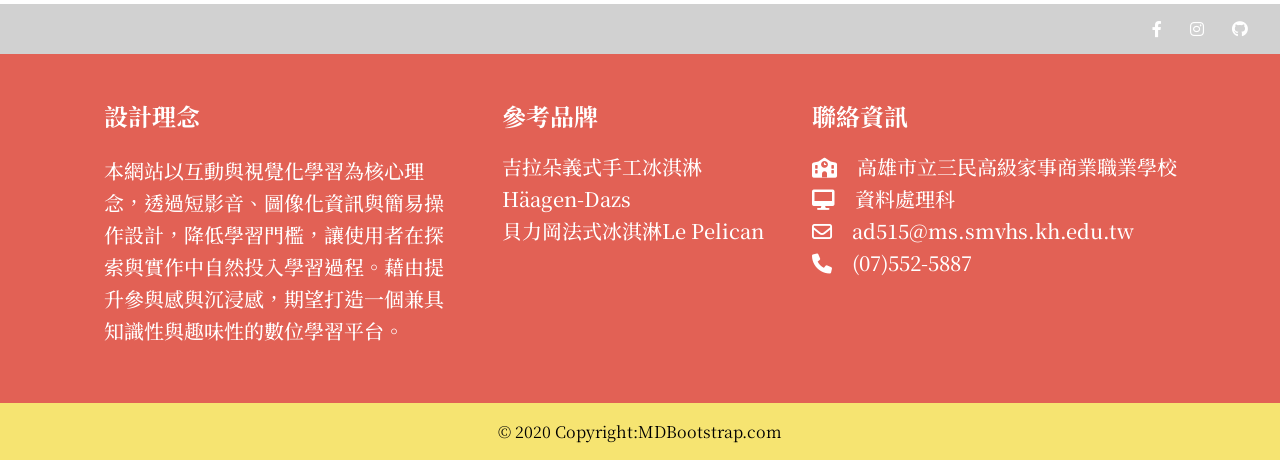
==== commit 8d25d5dd: "2026-06-08" ====
--- a/index.html
+++ b/index.html
@@ -43,9 +43,9 @@
 
 
   <!--Main Navigation-->
-  <nav class="navbar navbar-expand-lg navbar-dark bg-primary">
+  <nav class="navbar navbar-expand-lg navbar-dark" style="background-color: #e26155;">
     <div class="container-fluid">
-      <i class="fas fa-video me-2 " style="color:#8f4c1f;"></i><h5 class="mt-2" style="color:#8f4c1f;">冰淇淋教學網站　</h5>
+      <i class="fas fa-video me-2 " style="color:#ffffff;"></i><h5 class="mt-2" style="color:#ffffff;">冰淇淋教學網站　</h5>
       <button data-mdb-collapse-init class="navbar-toggler" type="button" data-mdb-target="#navbarNav"
         aria-controls="navbarNav" aria-expanded="false" aria-label="Toggle navigation">
         <i class="fas fa-bars"></i>
@@ -83,27 +83,20 @@
   <!--Main Navigation-->
 
 
-  <section>
-    <!-- Intro -->
-    <!-- <div id="intro" class="bg-image vh-100 d-none d-xl-block d-flex align-item-end" style="background-image: url('./img/網頁封面.jpg');"> -->
-    <div id="intro" class="bg-image vh-100" style="background-image: url('./img/封面.jpg');">
-      <div class="mask" style="background-color: rgba(250, 182, 162, 0.15);"></div>
-
-      <div class="">
-        <h1 class="display-5 text-white mt-5 justify-content-end" style="font-weight: 900;">
-          整合心流體驗與短影音以探討義式冰淇淋製作學習網站之研究</h1>
-        <p class="lead font-weight-light mb-4 pb-2 fs-3 text-white mt-3" style="font-weight: 900;">組員：莊柔樺、黃瀅蓁、林妙姍</p>
-        <!-- <button class="btn btn-primary btn-lg" data-mdb-ripple-init>Make a reservation</button> -->
-      </div>
+<section>
+  <div id="intro" class="bg-image vh-100" style="background-image: url('./img/封面123.jpg');">
+    <div class="mask" style="background-color: rgba(250, 182, 162, 0.15);"></div>
+
+    <div class="d-flex flex-column justify-content-end h-100 ps-4 pb-4">
+      <h1 class="display-5 text-white" style="font-weight: 900;">
+        整合心流體驗與短影音以探討義式冰淇淋製作學習網站之研究
+      </h1>
+      <p class="lead font-weight-light fs-3 text-white mt-2 mb-0" style="font-weight: 900;">
+        組員：莊柔樺、黃瀅蓁、林妙姍
+      </p>
     </div>
-
-
-
-
-
-
-    <!-- Intro -->
-  </section>
+  </div>
+</section>
 
   <style>
     #carouselBasicExample {
@@ -217,274 +210,6 @@
 
 
 
-  <!-- SDGS -->
-
-  <section>
-    <div class="custom-height" style="background-color: #efeff2;">
-      <div class="container py-5">
-        <div class="row my-4">
-          <div class="col-12">
-            <p class="display-4 fw-bold ls-tight" style="color: #e45300;">好政青年計畫</p>
-          </div>
-        </div>
-      </div>
-    </div>
-    <div class="container custom-mt">
-      <div class="row g-0 align-items-center">
-        <div class="col-lg-7 mb-4 mb-lg-0">
-          <img src="./img/ice.png" class="w-100 rounded-6" alt="Italian city" />
-        </div>
-        <div class="col-lg-5">
-          <div class="card cascading-left rounded-6 shadow-5">
-            <div class="card-body px-4 p-4 p-md-5 p-lg-4 p-xl-5">
-              <h3 class="mb-4">好政青年計畫核心理念</h3>
-              <p class="text-muted mb-4">好政青年培力計畫是一項鼓勵青年關注公共議題、參與社會實踐與培養問題解決能力的學習計畫，透過專題研究、實作提案及成果發表等方式，引導青年從生活周遭發現問題，並結合創新思維與專業知識提出具體解決方案。計畫特別強調將聯合國永續發展目標（SDGs）融入研究主題，鼓勵學生以跨領域方式探討社會、環境、健康及科技等議題，進而提升公共參與能力、團隊合作能力與社會責任感，培養未來公民應具備的永續素養與行動力。</p>
-              <button class="btn btn-warning" data-mdb-ripple-init>Read more <i
-                  class="fas fa-angle-right ms-1"></i></button>
-            </div>
-          </div>
-        </div>
-      </div>
-    </div>
-  </section>
-
-
-
-
-
-
-
-
-
-    <!-- Container for demo purpose only -->
-    <div class="container pt-5">
-
-      <!-- Section: Design Block -->
-      <section class="mb-8">
-        <div class="row">
-          <div class="col-10 mx-auto">
-            <img src="https://mdbootstrap.com/img/new/fluid/people/269.jpg"
-              class=" w-100 rounded-6 shadow-3-soft mb-4" alt="">
-          </div>
-        </div>
-        <div class="row gx-lg-5">
-          <div class="col-md-3 position-relative ms-auto">
-            <p class="h3">SDGs是什麼</p>
-            <div class="vr vr-blurry position-absolute my-0 h-100 d-none d-md-block top-0 end-0"></div>
-          </div>
-          <div class="col-md-7 position-relative me-auto">
-            <p>SDGs（Sustainable Development Goals，永續發展目標）是由United
-            Nations於2015年提出的全球共同發展藍圖，期望透過各國政府、企業、學校及民眾的共同努力，在兼顧經濟發展、社會進步與環境保護的基礎下，打造更公平、包容且永續的未來。SDGs共包含17項核心目標與多項細項指標，涵蓋消除貧窮、優質教育、健康與福祉、氣候行動等重要議題，希望在2030年前改善人類生活品質並促進全球永續發展。</p>
-          </div>
-        </div>
-      </section>
-      <!-- Section: Design Block -->
-
-    </div>
-    <!-- Container for demo purpose only -->
-
-
-
-
-
-
-
-
-
-
-
-
-
-
-
-
-
-
-
-
-    <!-- Container for demo purpose -->
-    <div class="container my-5">
-
-      <!--Section: Design Block-->
-      <section class="mb-10">
-        <p class="fs-1 fw-bold text-center mb-5">Technology</p>
-        <div class="row gx-lg-5">
-          <div class="col-lg-6 mb-4 mb-lg-5">
-            <div class="bg-image hover-overlay hover-zoom rounded-5" data-mdb-ripple-init data-mdb-ripple-color="light">
-              <img class="img-fluid rounded-5" src="./img/SDGs.png"
-                alt=" Image placeholder" />
-              <a href="#!">
-                <div class="mask" style="background-color: rgba(255, 255, 255, 0.1)"></div>
-              </a>
-            </div>
-          </div>
-          <div class="col-lg-6 mb-5">
-            <div>
-              <p class="mb-2"><span class="me-5">3 June 2022</span><span class="text-muted">15 min read</span></p>
-              <p class="small mb-4">
-                <a href="#!">Technology</a>
-              </p>
-              <p class="h3 mb-4">Server health check series - 4: constant bolt-on upgrades are making things messy.</p>
-              <p class="text-truncate mb-4 mb-xl-5" style="
-                    display: -webkit-box;
-                    -webkit-line-clamp: 2;
-                    -webkit-box-orient: vertical;
-                    white-space: normal;
-                  ">
-                At vero eos et accusamus et iusto odio dignissimos ducimus qui blanditiis
-                praesentium voluptatum deleniti atque corrupti quos dolores et quas molestias
-                excepturi sint occaecati cupiditate non provident, similique sunt in culpa qui
-                officia deserunt mollitia animi, id est laborum et dolorum fuga.
-              </p>
-              <p class="h5 mb-0"><a href="#!" class="text-reset">By Andy</a></p>
-            </div>
-          </div>
-        </div>
-        <div class="row gx-md-5">
-          <div class="col-lg-6 mb-4 mb-lg-5">
-            <div class="bg-image hover-overlay hover-zoom rounded-5" data-mdb-ripple-init data-mdb-ripple-color="light">
-              <img class="img-fluid rounded-5" src="./img/媒體識讀.png"
-                alt=" Image placeholder" />
-              <a href="#!">
-                <div class="mask" style="background-color: rgba(255, 255, 255, 0.1)"></div>
-              </a>
-            </div>
-          </div>
-          <div class="col-lg-6 mb-4 mb-5">
-            <div>
-              <p class="mb-2"><span class="me-5">27 May 2022</span><span class="text-muted">7 min read</span></p>
-              <p class="small mb-4">
-                <a href="#!">Technology</a>,
-                <a href="#!">Productivity</a>
-              </p>
-              <p class="h3 mb-4">What computer for employees to work remotely? Always up-to-date and recommended
-                computer sets for various businesses.</p>
-              <p class="text-truncate mb-4 mb-xl-5" style="
-                    display: -webkit-box;
-                    -webkit-line-clamp: 2;
-                    -webkit-box-orient: vertical;
-                    white-space: normal;
-                  ">
-                Sed ut perspiciatis unde omnis iste natus error sit voluptatem accusantium doloremque laudantium, totam
-                rem aperiam, eaque ipsa quae ab illo inventore veritatis et quasi architecto beatae vitae dicta sunt
-                explicabo. Nemo enim ipsam voluptatem quia voluptas sit aspernatur aut odit aut fugit, sed quia
-                consequuntur magni dolores eos qui ratione voluptatem sequi nesciunt.
-              </p>
-              <p class="h5 mb-0"><a href="#!" class="text-reset">By Martha</a></p>
-            </div>
-          </div>
-        </div>
-        <div class="row gx-md-5">
-          <div class="col-lg-6 mb-4 mb-lg-5 mb-lg-0">
-            <div class="bg-image hover-overlay hover-zoom rounded-5" data-mdb-ripple-init data-mdb-ripple-color="light">
-              <img class="img-fluid rounded-5" src="./img/網頁設計.png"
-                alt=" Image placeholder" />
-              <a href="#!">
-                <div class="mask" style="background-color: rgba(255, 255, 255, 0.1)"></div>
-              </a>
-            </div>
-          </div>
-          <div class="col-lg-6">
-            <div>
-              <p class="mb-2"><span class="me-5">13 May 2022</span><span class="text-muted">10 min read</span></p>
-              <p class="small mb-4">
-                <a href="#!">Technology</a>,
-                <a href="#!">Media</a>
-              </p>
-              <p class="h3 mb-4">How to improve the visibility of your YouTube channel? Find out about the newest ways
-                to do YT algorithms.</p>
-              <p class="text-truncate mb-4 mb-xl-5" style="
-                    display: -webkit-box;
-                    -webkit-line-clamp: 2;
-                    -webkit-box-orient: vertical;
-                    white-space: normal;
-                  ">
-                Neque porro quisquam est, qui dolorem ipsum quia dolor sit amet, consectetur, adipisci velit, sed quia
-                non numquam eius modi tempora incidunt ut labore et dolore magnam aliquam quaerat voluptatem. Ut enim ad
-                minima veniam, quis nostrum exercitationem ullam corporis suscipit laboriosam, nisi ut aliquid ex ea
-                commodi consequatur?
-              </p>
-              <p class="h5 mb-0"><a href="#!" class="text-reset">By Lisa</a></p>
-            </div>
-          </div>
-        </div>
-      </section>
-      <!--Section: Design Block-->
-
-    </div>
-    <!-- Container for demo purpose -->
-
-
-
-
-
-
-
-
-
-
-
-    <!-- Container for demo purpose only -->
-    <div class="container pt-5">
-
-      <!-- Section: Design Block -->
-      <section class="mb-8">
-        <style>
-          .rounded-t-2-5 {
-            border-top-left-radius: 0.75rem;
-            border-top-right-radius: 0.75rem;
-          }
-
-          @media (min-width: 992px) {
-            .rounded-tr-lg-0 {
-              border-top-right-radius: 0;
-            }
-
-            .rounded-bl-lg-2-5 {
-              border-bottom-left-radius: 0.75rem;
-            }
-          }
-        </style>
-        <div class="card rounded-6 shadow-3-soft" style="background-color: #fff9f2">
-          <div class="row g-0 d-flex align-items-center">
-            <div class="col-lg-6 col-xl-5">
-              <img src="https://mdbootstrap.com/img/new/standard/people/270.jpg" alt=" Author"
-                class="w-100 rounded-t-2-5 rounded-tr-lg-0 rounded-bl-lg-2-5" />
-            </div>
-            <div class="col-lg-6 col-xl-7">
-              <div class="card-body py-4 py-md-5 py-lg-4 py-xl-5 px-md-5">
-                <div class="border-top border-dark" style="width: 100px"></div>
-                <p class="display-4 mt-5 mb-4" style="color: #344e41">About me</p>
-                <p>
-                  Sed ut perspiciatis unde omnis iste natus error sit voluptatem accusantium
-                  doloremque laudantium, totam rem aperiam, eaque ipsa quae ab illo inventore
-                  veritatis et quasi architecto beatae vitae dicta sunt explicabo. Nemo enim ipsam
-                  voluptatem quia voluptas sit aspernatur aut odit aut fugit, sed quia consequuntur
-                  magni dolores eos qui ratione voluptatem.
-                </p>
-                <p class="mb-4 pb-2">
-                  Nunc tincidunt vulputate elit. Mauris varius purus malesuada neque iaculis
-                  malesuada. Aenean gravida magna orci, non efficitur est porta id. Donec magna
-                  diam.
-                </p>
-                <a class="btn btn-lg btn-dark" href="#" role="button" data-mdb-ripple-init>Read more</a>
-              </div>
-            </div>
-          </div>
-        </div>
-      </section>
-      <!-- Section: Design Block -->
-
-    </div>
-    <!-- Container for demo purpose only -->
-
-
-
-
-
-
-
-  <!-- SDGS -->
 
 
 
@@ -504,7 +229,7 @@
                 <img src="img/香蕉.jpg" class="card-img-top" alt="Sample image" />
               </div>
               <div class="card-body">
-                <h5 class="card-title text-center my-3 text-primary" ><i class="fas fa-ice-cream"></i> 香蕉冰淇淋</h5>
+                <h5 class="card-title text-center my-3" ><i class="fas fa-ice-cream"></i> 香蕉冰淇淋</h5>
               </div>
             </div>
           </a>
@@ -518,7 +243,7 @@
                 <img src="img/藍莓.jpg" class="card-img-top" alt="Sample image" />
               </div>
               <div class="card-body">
-                <h5 class="card-title text-center my-3  text-primary" ><i class="fas fa-ice-cream"></i> 藍莓冰淇淋</h5>
+                <h5 class="card-title text-center my-3" ><i class="fas fa-ice-cream"></i> 藍莓冰淇淋</h5>
               </div>
             </div>
           </a>
@@ -532,7 +257,7 @@
                 <img src="img/酪梨.jpg" class="card-img-top" alt="Sample image" />
               </div>
               <div class="card-body">
-                <h5 class="card-title text-center my-3  text-primary" ><i class="fas fa-ice-cream"></i> 酪梨冰淇淋</h5>
+                <h5 class="card-title text-center my-3" ><i class="fas fa-ice-cream"></i> 酪梨冰淇淋</h5>
               </div>
             </div>
           </a>
@@ -546,7 +271,7 @@
                 <img src="img/巧克力.jpg" class="card-img-top" alt="Sample image" />
               </div>
               <div class="card-body">
-                <h5 class="card-title text-center my-3  text-primary" ><i class="fas fa-ice-cream"></i> 巧克力冰淇淋</h5>
+                <h5 class="card-title text-center my-3" ><i class="fas fa-ice-cream"></i> 巧克力冰淇淋</h5>
               </div>
             </div>
           </a>
@@ -620,10 +345,10 @@
 
 
   <!-- footer -->
-    <footer class="text-center text-lg-start text-white bg-primary mt-5">
+    <footer class="text-center text-lg-start text-white mt-5" style="background-color: #e26155;">
 
       <!-- Section: Social media -->
-      <section class="d-flex justify-content-center justify-content-lg-between p-2" style="background-color: #ec6f3e;">
+      <section class="d-flex justify-content-center justify-content-lg-between p-2" style="background-color: #d1d1d1;">
         <!-- Left -->
         <div class="me-5 mt-2 d-none d-lg-block">
         <!-- <h3>網頁簡介</h3> -->
@@ -684,9 +409,10 @@
 
 
       <!-- Copyright -->
-      <div class="text-center p-3" style="background-color: #8f4c1f">
-        © 2020 Copyright:
-        <a class="text-white" href="https://mdbootstrap.com/">MDBootstrap.com</a>
+      <div class="text-center p-3" style="background-color: #f6e471
+">
+
+        <a class="text-black" href="https://mdbootstrap.com/">© 2020 Copyright:MDBootstrap.com</a>
       </div>
       <!-- Copyright -->
 
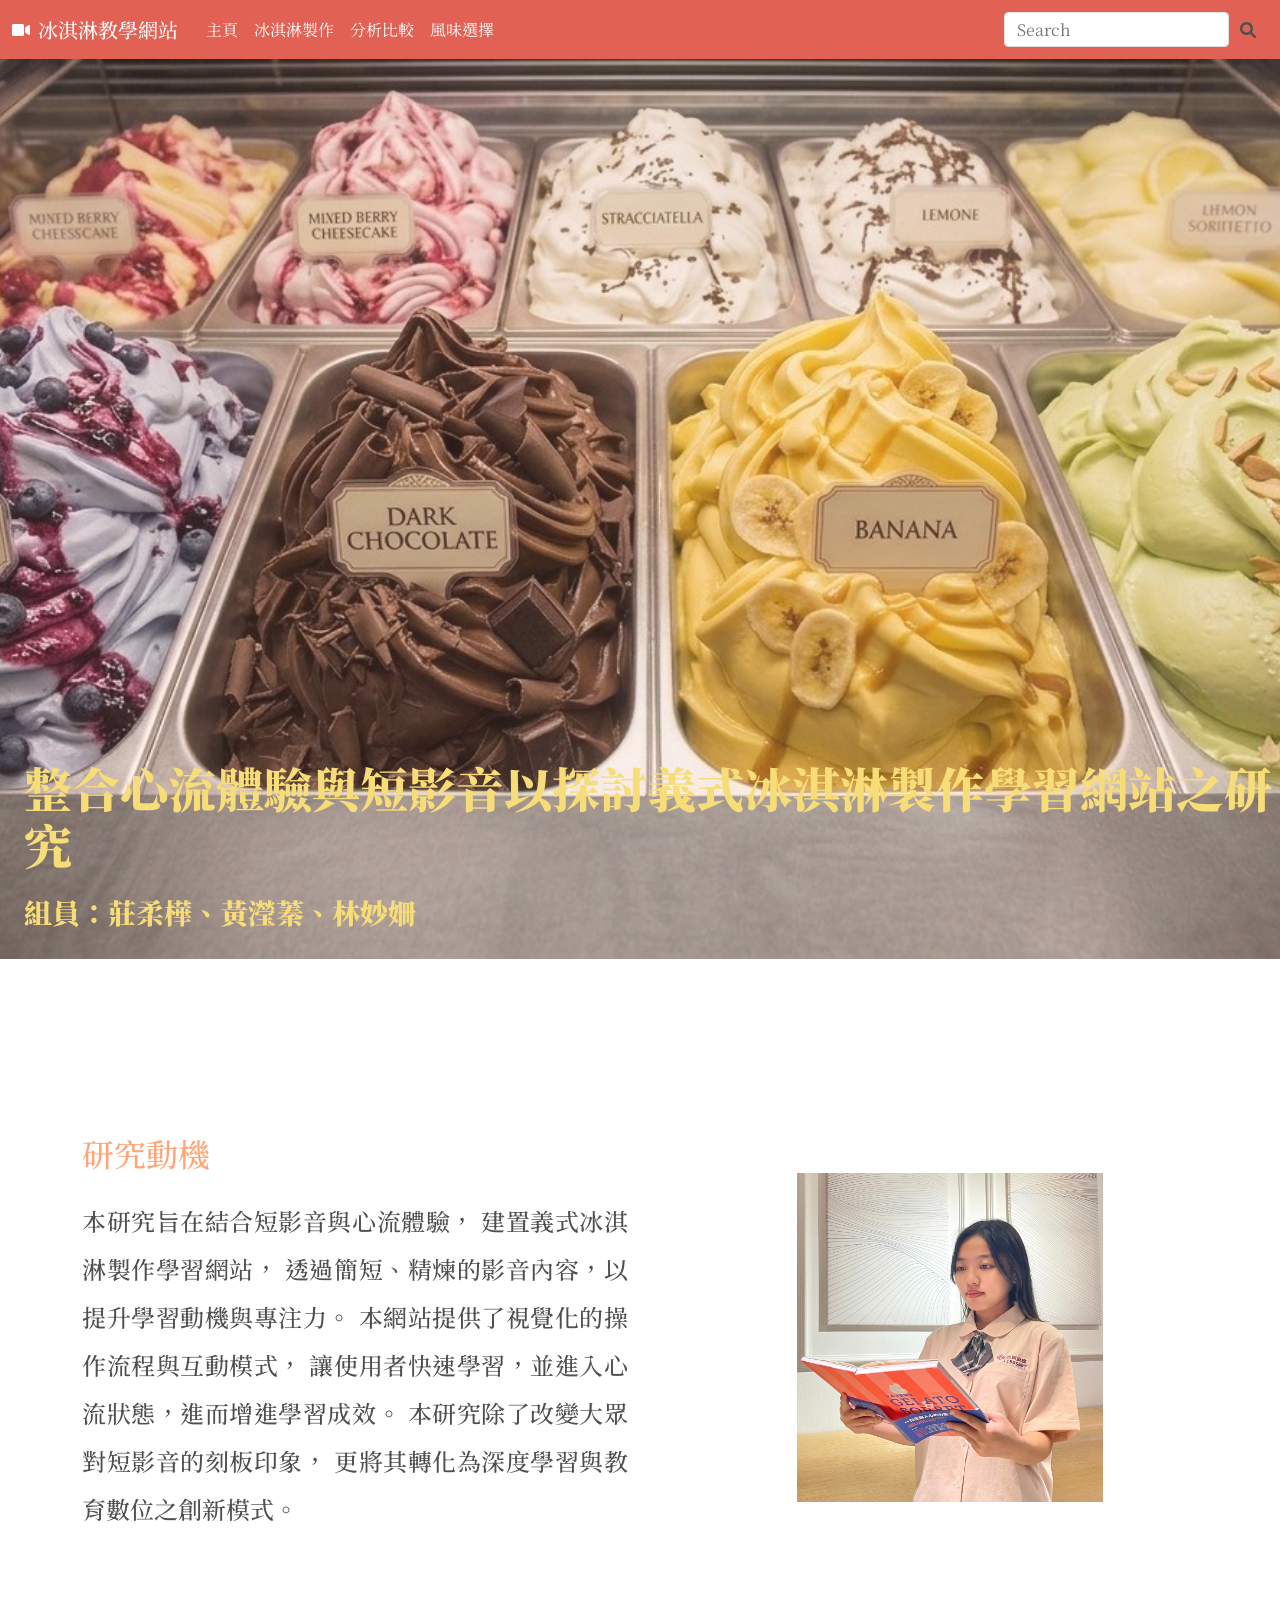
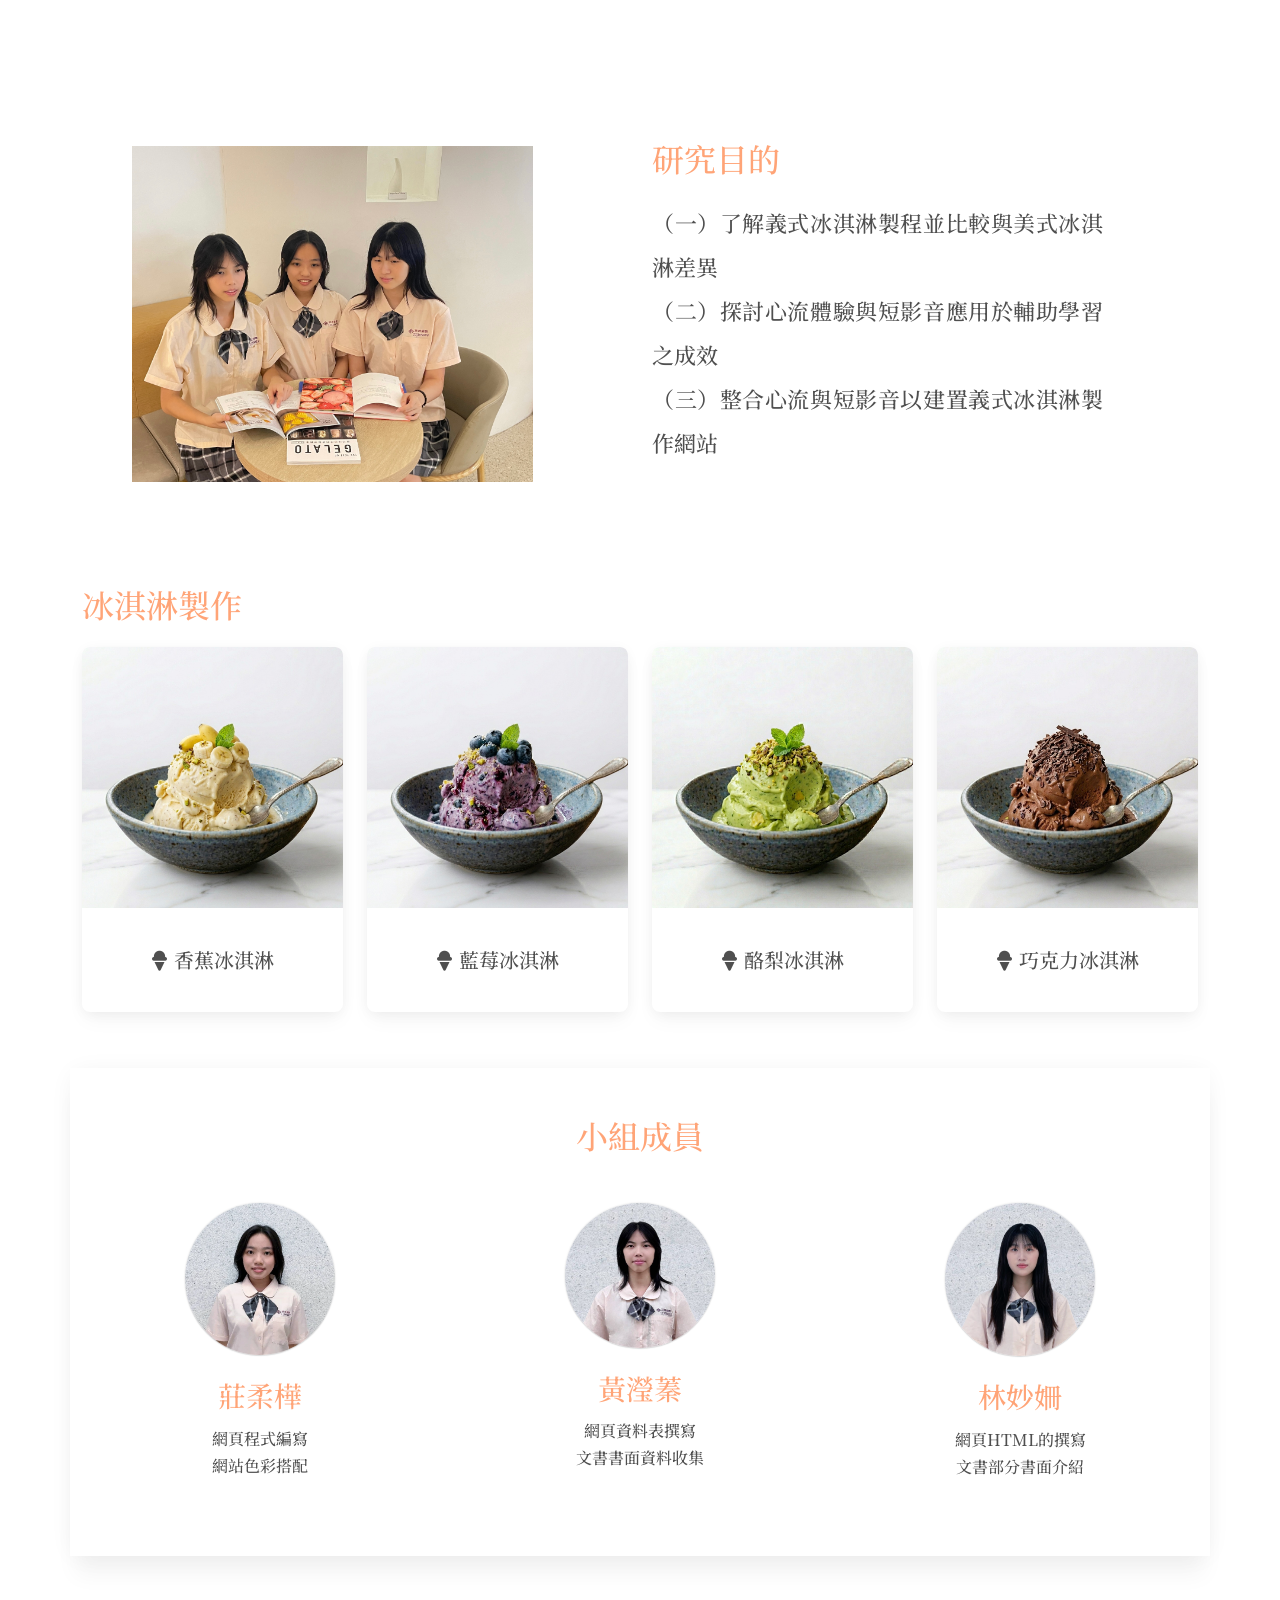
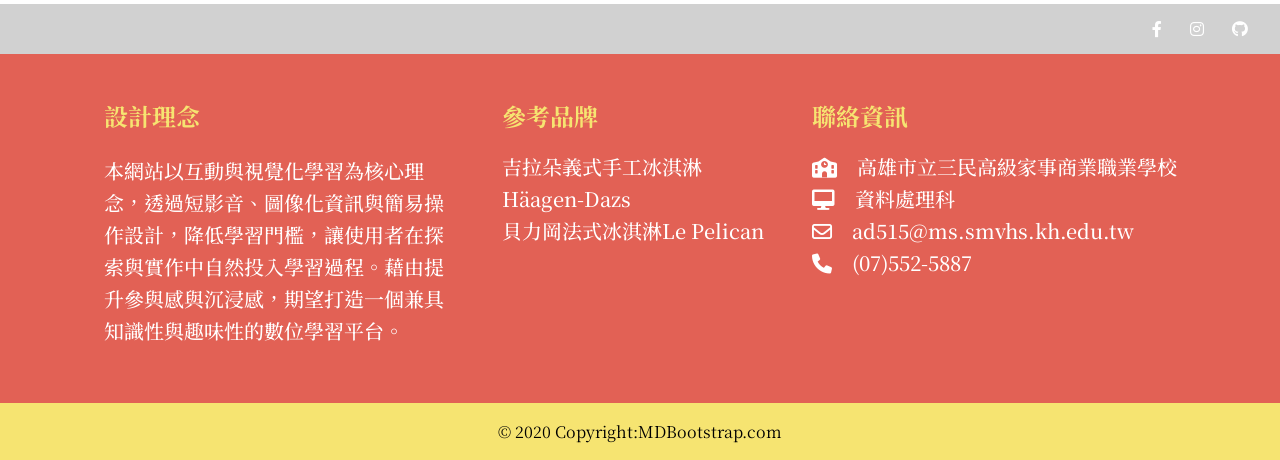
==== commit b765d428: "2026-06-17" ====
--- a/index.html
+++ b/index.html
@@ -88,10 +88,10 @@
     <div class="mask" style="background-color: rgba(250, 182, 162, 0.15);"></div>
 
     <div class="d-flex flex-column justify-content-end h-100 ps-4 pb-4">
-      <h1 class="display-5 text-white" style="font-weight: 900;">
+      <h1 class="display-5" style="font-weight: 900; color: #f6e471;">
         整合心流體驗與短影音以探討義式冰淇淋製作學習網站之研究
       </h1>
-      <p class="lead font-weight-light fs-3 text-white mt-2 mb-0" style="font-weight: 900;">
+      <p class="lead font-weight-light fs-3 mt-2 mb-0" style="font-weight: 900; color: #f6e471;">
         組員：莊柔樺、黃瀅蓁、林妙姍
       </p>
     </div>
@@ -379,21 +379,21 @@
           <div class="d-flex flex-column flex-lg-row justify-content-center align-items-start gap-5 text-start">
 
             <div style="max-width: 350px;">
-              <h4 class="text-white fw-bold mb-4" style="color: #ff5b1a;">設計理念</h4>
+              <h4 class="fw-bold mb-4" style="color: #f6e471;">設計理念</h4>
               <h5 style="line-height: 1.6;">
                 本網站以互動與視覺化學習為核心理念，透過短影音、圖像化資訊與簡易操作設計，降低學習門檻，讓使用者在探索與實作中自然投入學習過程。藉由提升參與感與沉浸感，期望打造一個兼具知識性與趣味性的數位學習平台。
               </h5>
             </div>
 
             <div style="white-space: nowrap;">
-              <h4 class="text-white fw-bold mb-4" style="color: #ff5b1a;">參考品牌</h4>
+              <h4 class="fw-bold mb-4" style="color: #f6e471;">參考品牌</h4>
               <h5 class="mb-2">吉拉朵義式手工冰淇淋</h5>
               <h5 class="mb-2">Häagen-Dazs</h5>
               <h5 class="mb-2">貝力岡法式冰淇淋Le Pelican</h5>
             </div>
 
             <div style="white-space: nowrap;">
-              <h4 class="text-white fw-bold mb-4" style="color: #ff5b1a;">聯絡資訊</h4>
+              <h4 class="fw-bold mb-4" style="color: #f6e471;">聯絡資訊</h4>
               <h5 class="mb-2"><i class="fas fa-school"></i>　高雄市立三民高級家事商業職業學校</h5>
               <h5 class="mb-2"><i class="fas fa-desktop"></i>　資料處理科</h5>
               <h5 class="mb-2"><i class="far fa-envelope"></i>　ad515@ms.smvhs.kh.edu.tw</h5>
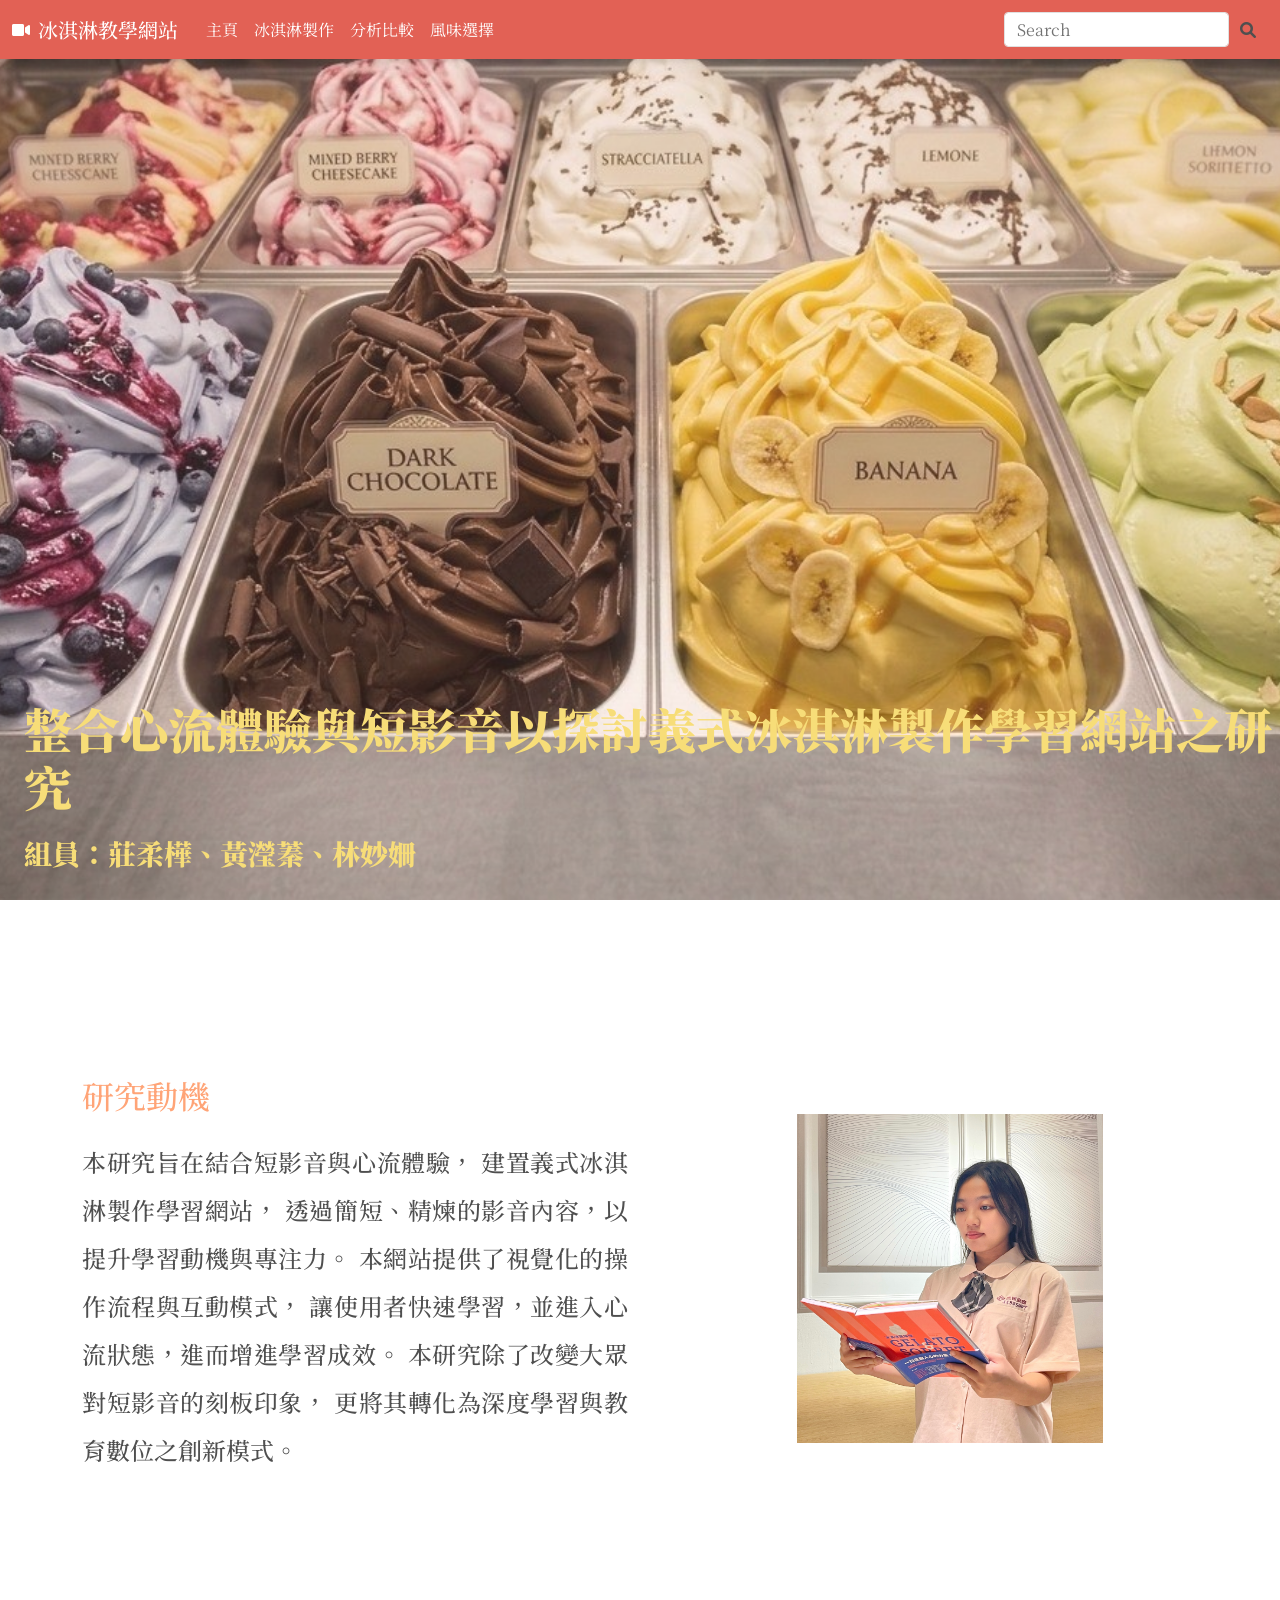
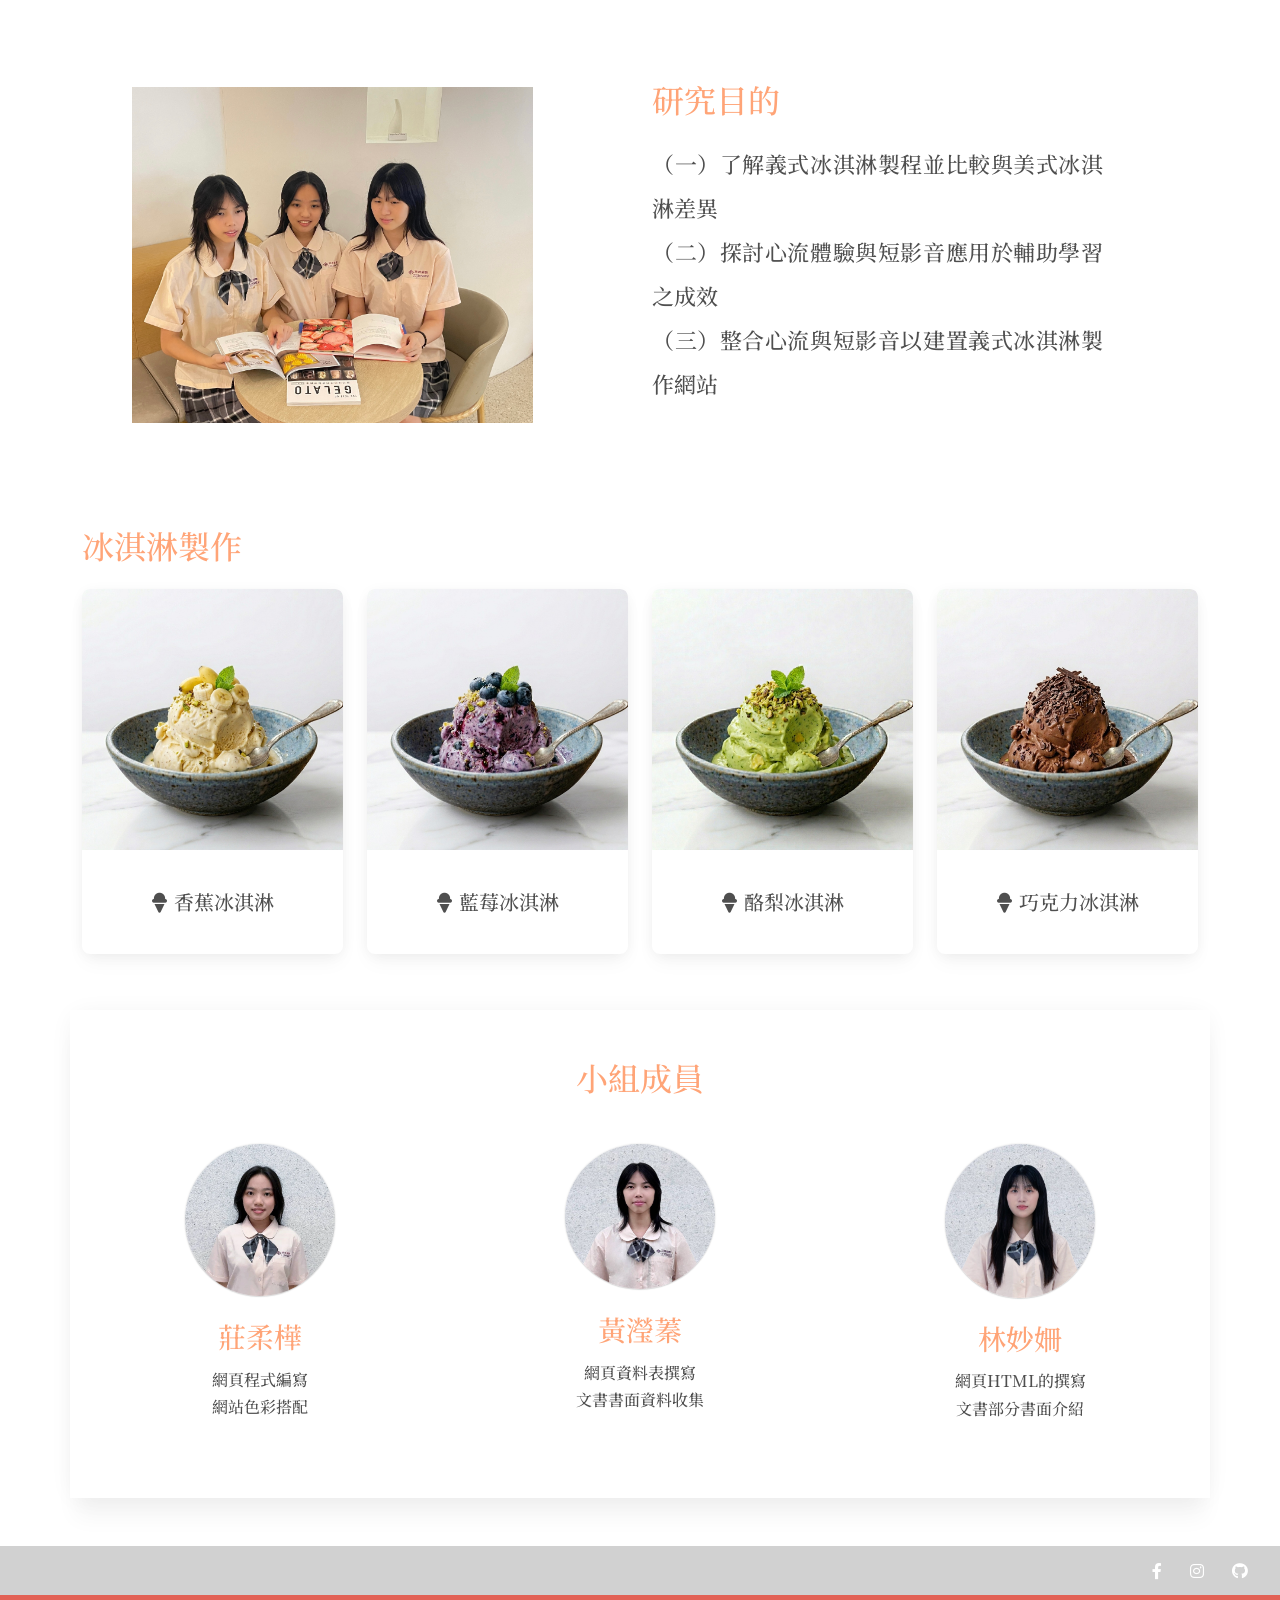
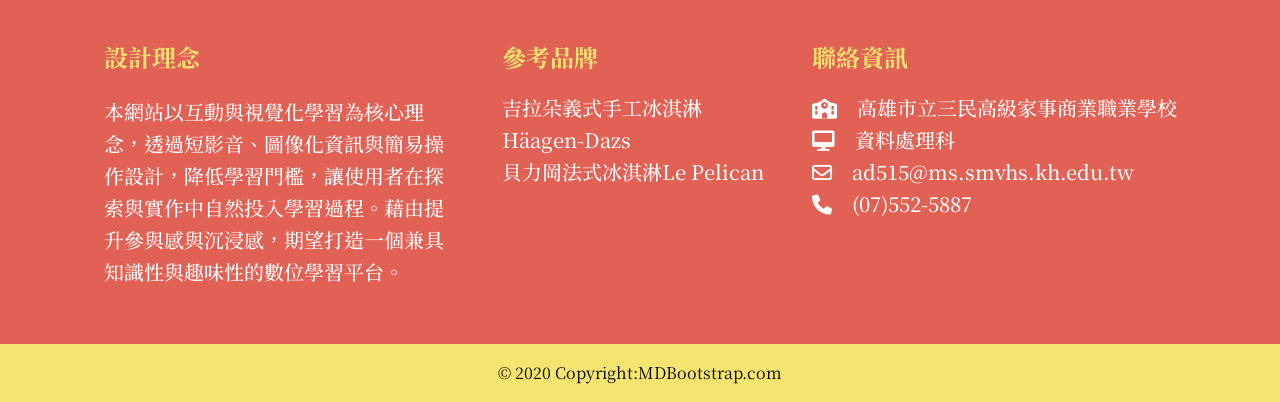
==== commit 63c4c906: "02:30" ====
--- a/index.html
+++ b/index.html
@@ -43,7 +43,7 @@
 
 
   <!--Main Navigation-->
-  <nav class="navbar navbar-expand-lg navbar-dark" style="background-color: #e26155;">
+  <nav class="navbar navbar-expand-lg navbar-dark fixed-top" style="background-color: #e26155;">
     <div class="container-fluid">
       <i class="fas fa-video me-2 " style="color:#ffffff;"></i><h5 class="mt-2" style="color:#ffffff;">冰淇淋教學網站　</h5>
       <button data-mdb-collapse-init class="navbar-toggler" type="button" data-mdb-target="#navbarNav"
